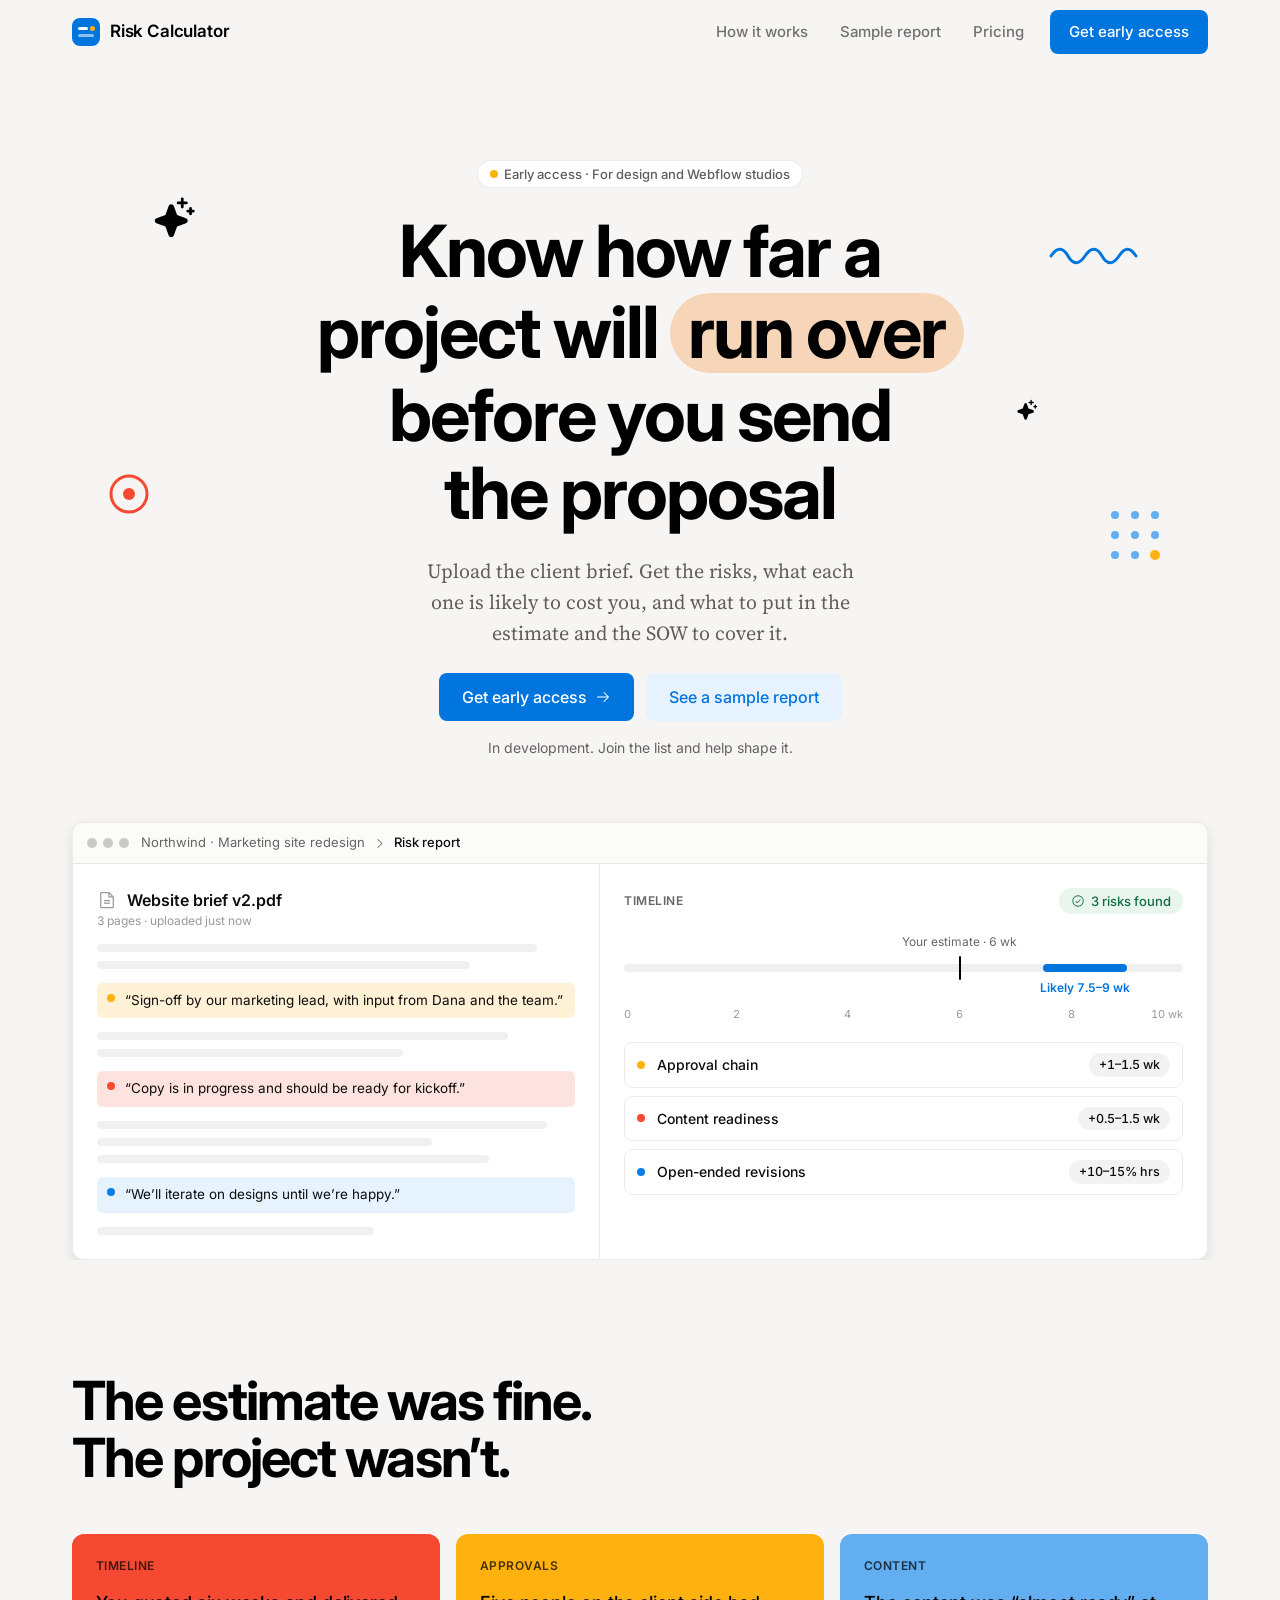
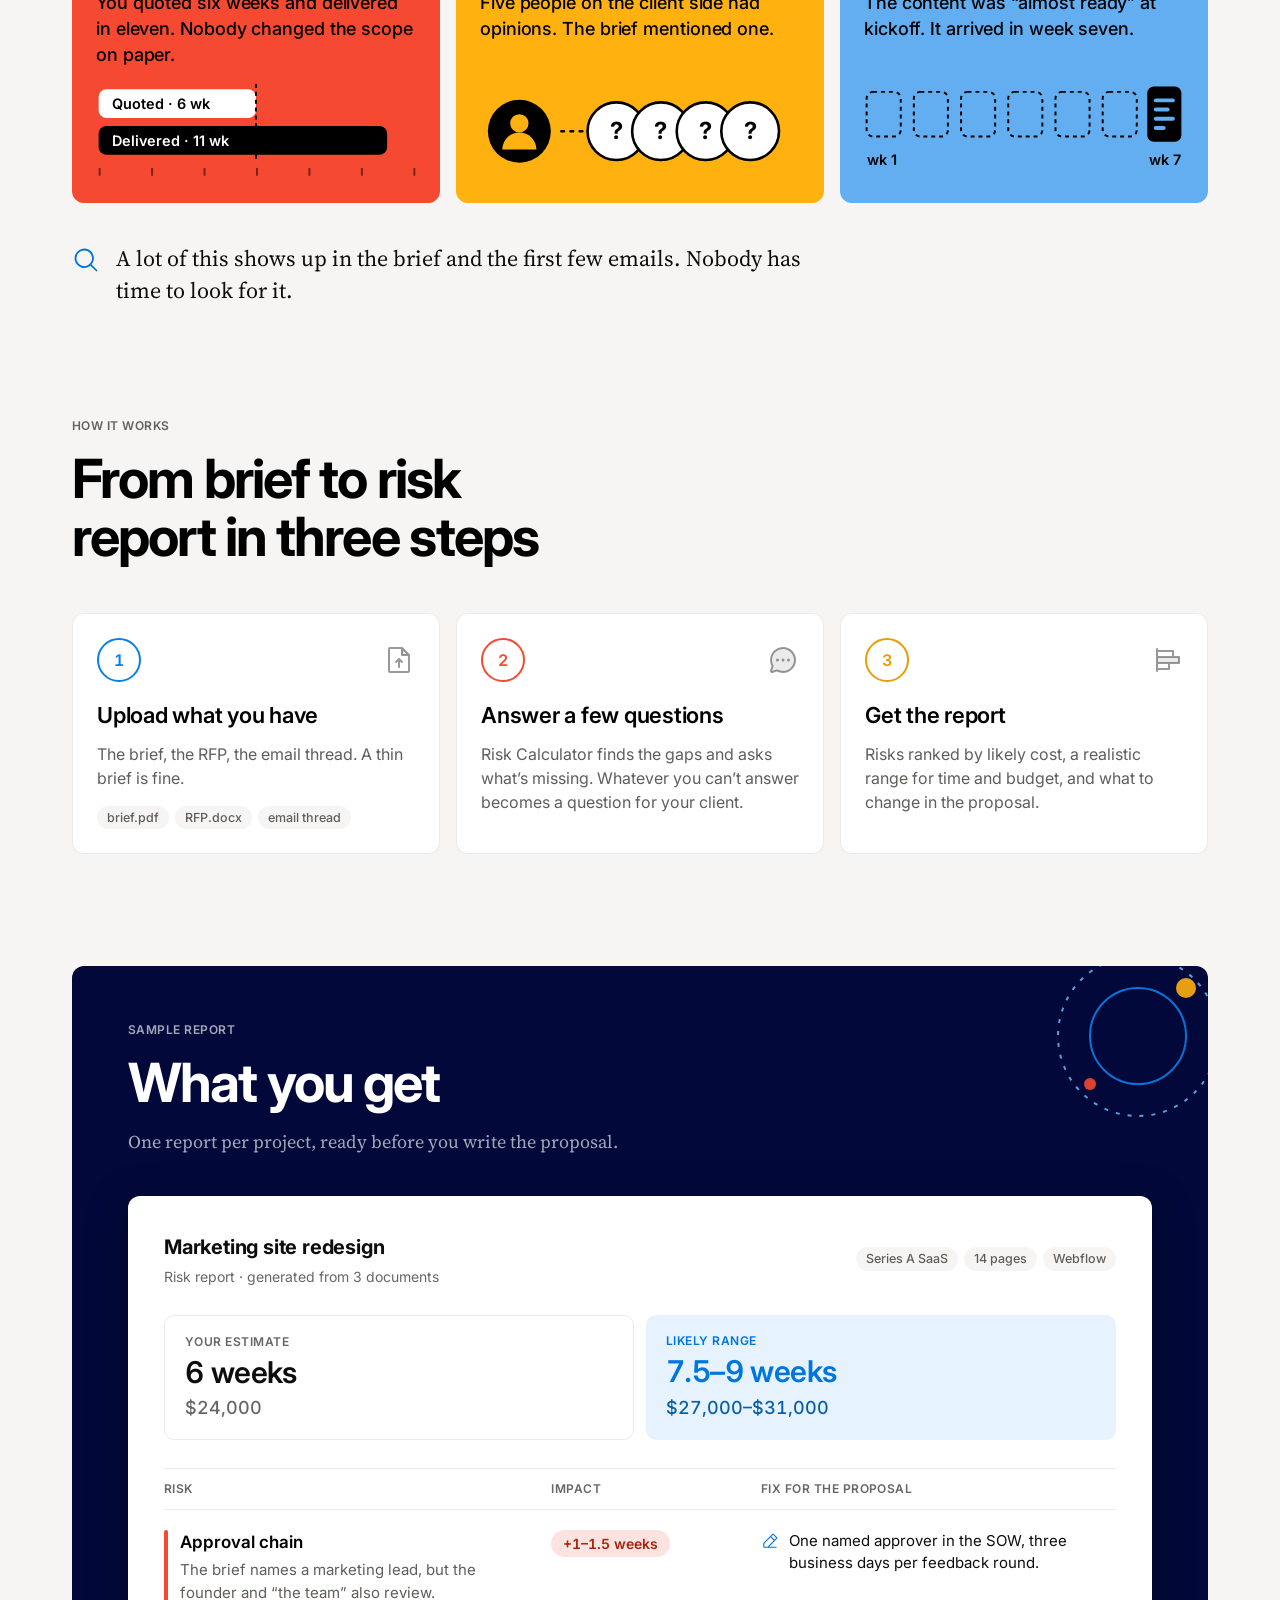
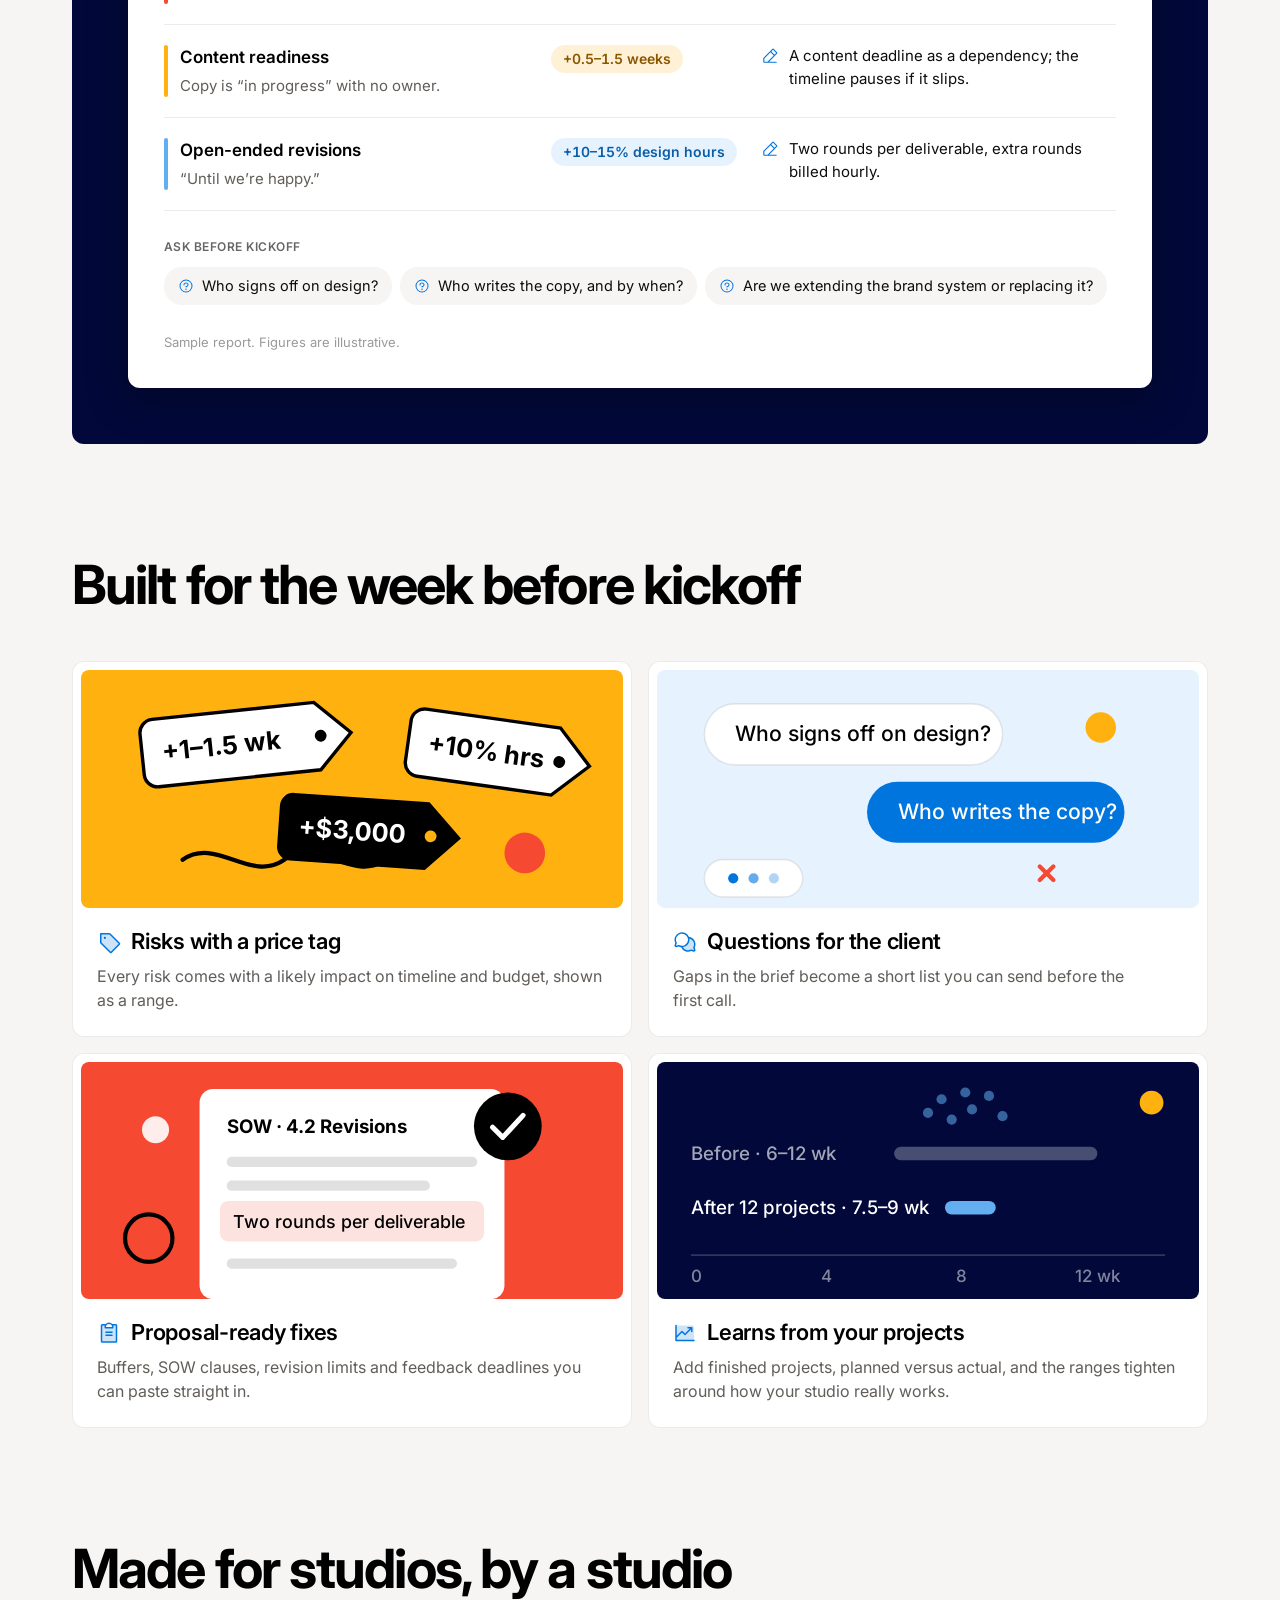
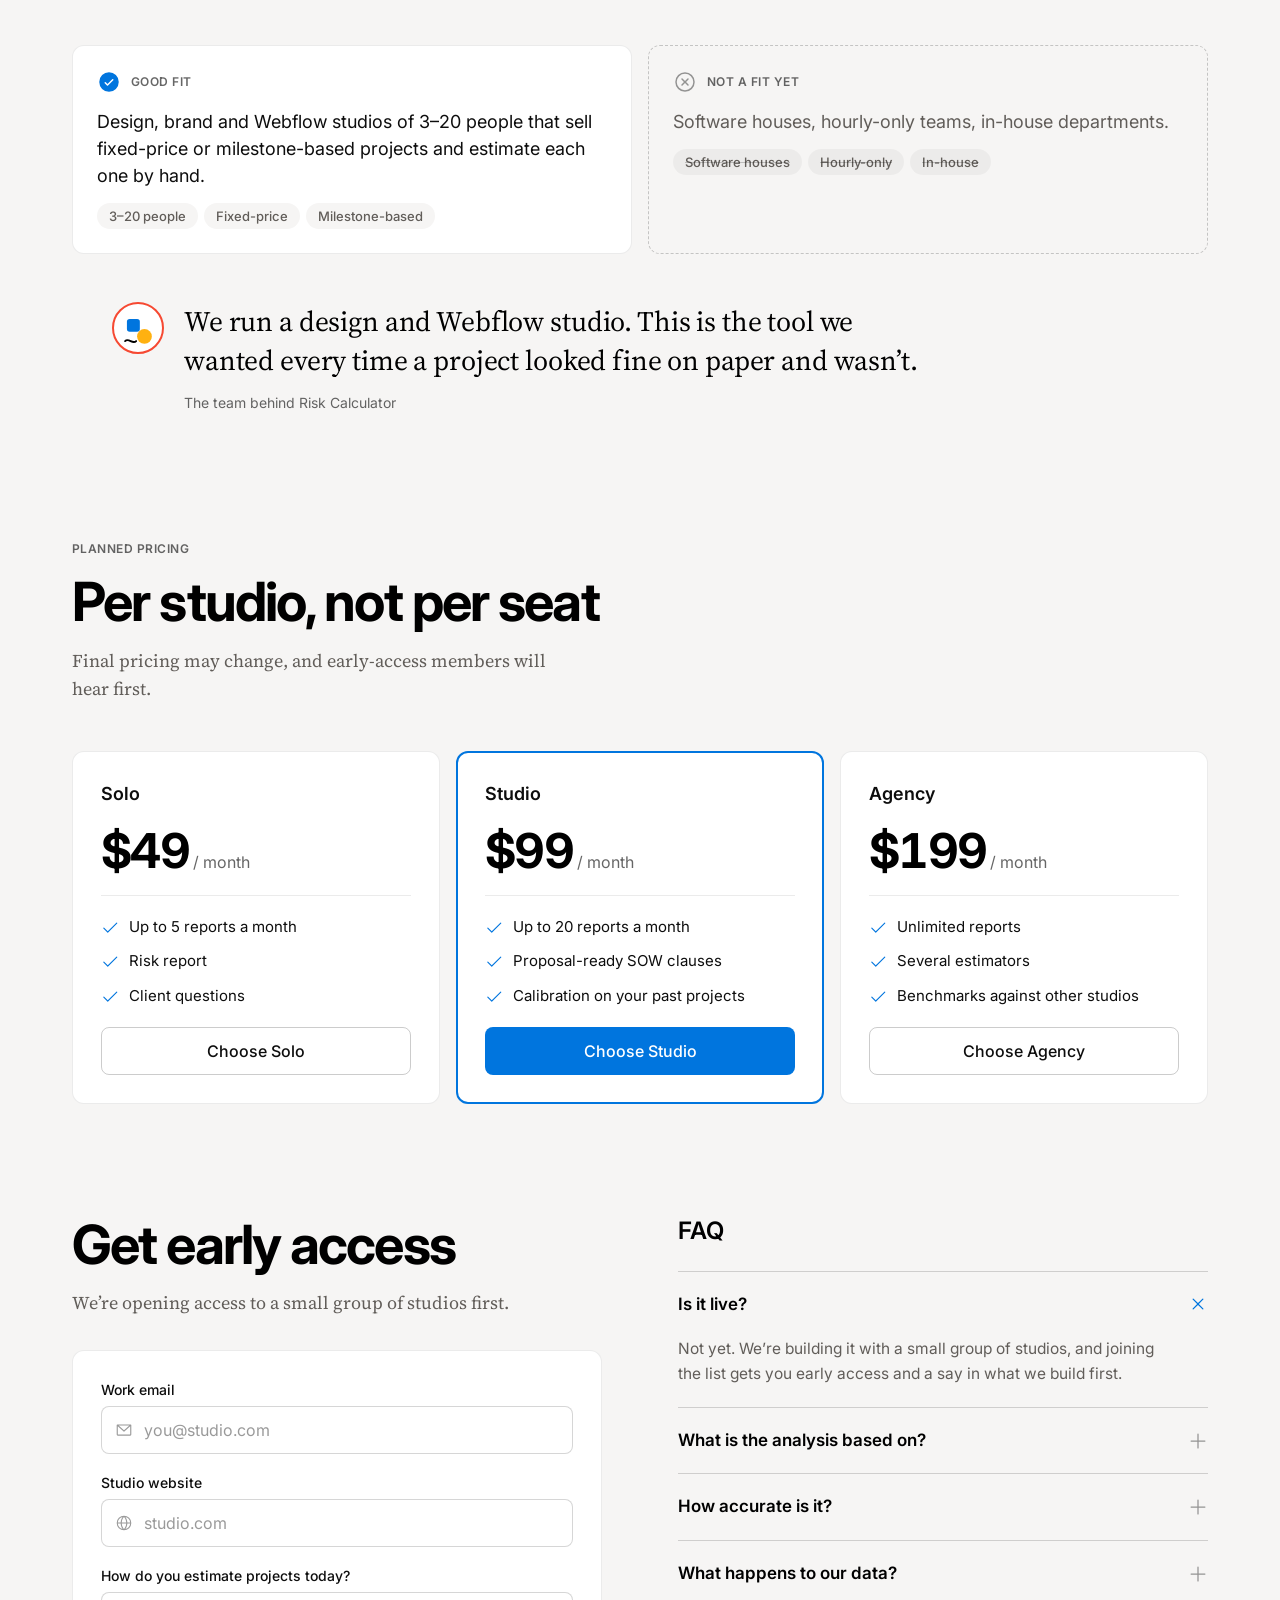
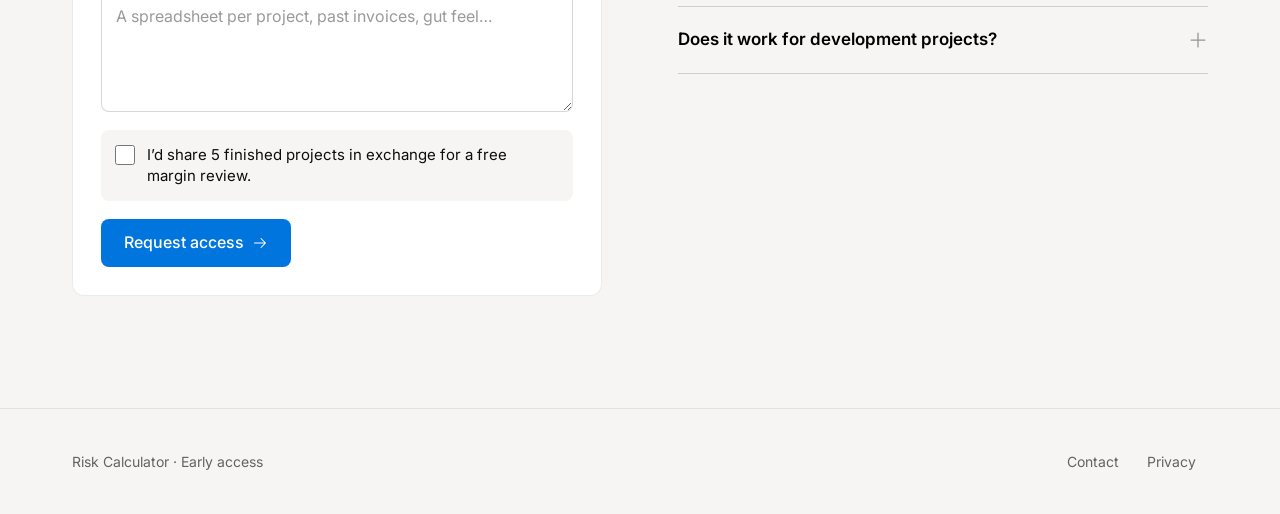
==== risk-calculator/index.html @ c9374e21 "Add Risk Calculator landing page Built from the wireframe copy in the Notion-style design system: wa" ====
<!DOCTYPE html>
<html lang="en">
<head>
<meta charset="UTF-8">
<meta name="viewport" content="width=device-width, initial-scale=1.0, viewport-fit=cover">
<title>Risk Calculator</title>
<meta name="claude:viewport-fit-sides" content="cover">
<meta name="description" content="Upload the client brief. Get the risks, what each one is likely to cost you, and what to put in the estimate and the SOW to cover it.">
<link rel="preconnect" href="https://fonts.googleapis.com">
<link rel="preconnect" href="https://fonts.gstatic.com" crossorigin>
<link rel="stylesheet" href="https://fonts.googleapis.com/css2?family=Inter:wght@400;500;600;700&family=Source+Serif+4:ital,opsz,wght@0,8..60,400;1,8..60,400&display=swap">
<style>
/* Layout: warm paper canvas, centered 1200px column; sections alternate white-card grids and painted accent panels,
   one midnight "dark island" for the sample report. Icons: Phosphor (regular + duotone), inlined as an SVG sprite. */
:root {
  color-scheme: light;
  /* Color */
  --canvas: #f6f5f4;        /* Paper Warmth */
  --surface: #ffffff;       /* card surface */
  --ink: #000000;
  --ink-95: rgba(0, 0, 0, 0.95);
  --ink-60: rgba(0, 0, 0, 0.6);
  --ink-40: rgba(0, 0, 0, 0.4);
  --ink-20: rgba(0, 0, 0, 0.2);
  --graphite: #615d59;      /* warm body text */
  --slate: #696969;
  --line: rgba(0, 0, 0, 0.08);
  --line-strong: rgba(0, 0, 0, 0.16);
  --blue: #0075de;          /* the one primary action */
  --blue-hover: #005bab;
  --sky-tint: #e6f3fe;
  --signal-blue: #097fe8;
  --sky: #62aef0;
  --marigold: #ffb110;
  --coral: #f64932;
  --peach: #f6d5b8;
  --midnight: #02093a;
  --on-dark: #ffffff;
  --on-dark-60: rgba(255, 255, 255, 0.64);
  --on-dark-line: rgba(255, 255, 255, 0.14);

  /* Type */
  --font-sans: 'Inter', ui-sans-serif, system-ui, -apple-system, BlinkMacSystemFont, 'Segoe UI', Roboto, sans-serif;
  --font-serif: 'Source Serif 4', 'Source Serif Pro', Georgia, 'Times New Roman', serif;

  /* Shape + space */
  --r-card: 12px;
  --r-btn: 8px;
  --r-sm: 4px;
  --r-pill: 9999px;
  --gutter: clamp(16px, 4vw, 32px);
  --section: clamp(64px, 9vw, 112px);
  --shadow-ui: 0 4px 12px rgba(0, 0, 0, 0.1);
  --shadow-nav: 0 0.7px 1.462px rgba(0, 0, 0, 0.015), 0 3px 9px rgba(0, 0, 0, 0.03);
  --ease: 200ms ease;
}

*, *::before, *::after { box-sizing: border-box; }
[hidden] { display: none !important; }
html { scroll-behavior: smooth; scroll-padding-top: 80px; }
body {
  margin: 0;
  background: var(--canvas);
  color: var(--ink-95);
  font-family: var(--font-sans);
  font-size: 16px;
  line-height: 1.5;
  font-feature-settings: "lnum";
  -webkit-font-smoothing: antialiased;
  overflow-x: hidden;
}
img, svg { max-width: 100%; }
a { color: inherit; }
h1, h2, h3 { text-wrap: balance; margin: 0; color: var(--ink); }
p { margin: 0; text-wrap: pretty; }
:focus-visible { outline: 2px solid var(--blue); outline-offset: 3px; border-radius: 4px; }

.ic { width: 1em; height: 1em; flex: none; fill: currentColor; vertical-align: -0.125em; }

.wrap {
  max-width: 1200px;
  margin-inline: auto;
  padding-left: max(var(--gutter), env(safe-area-inset-left, 0px));
  padding-right: max(var(--gutter), env(safe-area-inset-right, 0px));
}
.section { padding-block: var(--section) 0; }
.section:last-of-type { padding-bottom: var(--section); }

/* ---------- Type scale ---------- */
.display {
  font-size: clamp(40px, 7.2vw, 72px);
  line-height: 1.08;
  letter-spacing: -0.028em;
  font-weight: 700;
}
.h2 {
  font-size: clamp(32px, 5vw, 54px);
  line-height: 1.06;
  letter-spacing: -0.035em;
  font-weight: 700;
}
.h3 { font-size: 22px; line-height: 1.27; letter-spacing: -0.011em; font-weight: 600; }
.lede {
  font-family: var(--font-serif);
  font-size: 20px;
  line-height: 1.56;
  color: var(--graphite);
  max-width: 40ch;
}
.body { color: var(--graphite); }
.label {
  font-size: 12px;
  line-height: 1.33;
  letter-spacing: 0.04em;
  text-transform: uppercase;
  font-weight: 600;
  color: var(--ink-60);
}
.section-head { display: grid; gap: 16px; max-width: 760px; }
.section-head .lede { max-width: 56ch; font-size: 18px; }

/* ---------- Buttons ---------- */
.btn {
  display: inline-flex; align-items: center; justify-content: center; gap: 8px;
  min-height: 44px; padding: 10px 18px;
  border-radius: var(--r-btn); border: 1px solid transparent;
  font: 500 15px/1.2 var(--font-sans);
  text-decoration: none; cursor: pointer;
  transition: background-color var(--ease), color var(--ease), border-color var(--ease), transform var(--ease);
}
.btn .ic { font-size: 16px; transition: transform var(--ease); }
.btn:hover .ic-arrow { transform: translateX(3px); }
.btn-primary { background: var(--blue); color: #fff; }
.btn-primary:hover { background: var(--blue-hover); }
.btn-ghost { background: var(--sky-tint); color: var(--blue); }
.btn-ghost:hover { background: #d4eafd; }
.btn-outline { background: transparent; color: var(--ink-95); border-color: var(--ink-20); }
.btn-outline:hover { border-color: var(--ink); }
.btn-lg { min-height: 48px; padding: 12px 22px; font-size: 16px; }

.pill {
  display: inline-flex; align-items: center; gap: 6px;
  padding: 4px 12px; border-radius: var(--r-pill);
  font-size: 13px; line-height: 1.4; font-weight: 500;
  white-space: nowrap;
}

/* ---------- Nav ---------- */
.nav {
  position: sticky; top: env(safe-area-inset-top, 0px); z-index: 20;
  background: rgba(246, 245, 244, 0.92);
  backdrop-filter: saturate(1.4) blur(10px);
  -webkit-backdrop-filter: saturate(1.4) blur(10px);
  transition: box-shadow var(--ease);
}
.nav.is-stuck { box-shadow: var(--shadow-nav); }
.nav .wrap { display: flex; align-items: center; justify-content: space-between; gap: 16px; min-height: 64px; }
.brand { display: inline-flex; align-items: center; gap: 10px; text-decoration: none; font-weight: 600; font-size: 17px; letter-spacing: -0.01em; color: var(--ink); }
.brand-mark { width: 28px; height: 28px; flex: none; }
.nav-links { display: flex; align-items: center; gap: 4px; }
.nav-links a:not(.btn) {
  padding: 10px 14px; border-radius: var(--r-btn);
  font-size: 15px; font-weight: 500; text-decoration: none; color: rgba(0, 0, 0, 0.54);
  transition: color var(--ease), background-color var(--ease);
}
.nav-links a:not(.btn):hover { color: var(--ink); background: rgba(0, 0, 0, 0.04); }
.nav-links .btn { margin-left: 8px; }
@media (max-width: 760px) { .nav-links a:not(.btn) { display: none; } }

/* ---------- Hero ---------- */
.hero { position: relative; overflow: hidden; padding-block: clamp(48px, 8vw, 96px) 0; }
.hero-copy { position: relative; display: grid; justify-items: center; text-align: center; gap: 24px; }
.hero .display { max-width: 15ch; }
.hl {
  display: inline-block;
  background: var(--peach);
  border-radius: var(--r-pill);
  padding: 0 0.26em 0.04em;
  margin: 0.04em -0.02em;
}
.hero .lede { max-width: 46ch; }
.eyebrow-pill { background: var(--surface); border: 1px solid var(--line); color: var(--graphite); }
.eyebrow-pill .dot { width: 8px; height: 8px; border-radius: 50%; background: var(--marigold); }
.cta-row { display: flex; flex-wrap: wrap; justify-content: center; gap: 12px; }
.cta-note { font-size: 14px; color: var(--ink-60); margin-top: -8px; }

.mark { position: absolute; pointer-events: none; }
.mark-sparkle { top: 6%; left: 7%; width: 44px; height: 44px; color: var(--marigold); }
.mark-squiggle { top: 14%; right: 6%; width: 92px; }
.mark-ring { top: 52%; left: 3%; width: 46px; }
.mark-dots { top: 58%; right: 4%; width: 56px; }
.mark-sparkle-sm { top: 40%; right: 15%; width: 22px; height: 22px; color: var(--coral); }
@media (max-width: 600px) { .mark { display: none; } }
@media (max-width: 860px) { .mark-ring, .mark-dots, .mark-sparkle-sm { display: none; } .mark-sparkle { left: 2%; top: 0; width: 32px; height: 32px; } .mark-squiggle { right: -12px; top: 2%; width: 64px; } }
@media (prefers-reduced-motion: no-preference) {
  .mark { animation: float 6s ease-in-out infinite; }
  .mark-squiggle { animation-delay: -1.5s; }
  .mark-ring { animation-delay: -3s; }
  .mark-dots { animation-delay: -4.5s; }
  .mark-sparkle { animation: twinkle 3.2s cubic-bezier(.34,1.56,.64,1) infinite; }
  @keyframes float { 50% { transform: translateY(-8px) rotate(3deg); } }
  @keyframes twinkle { 0%, 100% { transform: scale(1) rotate(0); } 50% { transform: scale(1.18) rotate(18deg); } }
}

/* Product mockup */
.mock-stage { position: relative; margin-top: clamp(40px, 6vw, 64px); }
.mock {
  background: var(--surface);
  border: 1px solid var(--line);
  border-radius: var(--r-card);
  box-shadow: var(--shadow-ui);
  overflow: hidden;
}
.mock-bar { display: flex; align-items: center; gap: 12px; padding: 10px 14px; border-bottom: 1px solid var(--line); background: #fbfbfa; }
.mock-dots { display: flex; gap: 6px; }
.mock-dots i { width: 10px; height: 10px; border-radius: 50%; background: var(--ink-20); display: block; }
.mock-crumb { display: flex; align-items: center; gap: 8px; min-width: 0; font-size: 13px; color: var(--ink-60); }
.mock-crumb span { white-space: nowrap; overflow: hidden; text-overflow: ellipsis; }
.mock-crumb strong { color: var(--ink-95); font-weight: 500; white-space: nowrap; }
.mock-body { display: grid; grid-template-columns: minmax(0, 1fr) minmax(0, 1.15fr); }
@media (max-width: 820px) { .mock-body { grid-template-columns: minmax(0, 1fr); } .mock-brief { border-right: 0 !important; border-bottom: 1px solid var(--line); } }

.mock-brief { padding: 24px; border-right: 1px solid var(--line); display: grid; gap: 14px; align-content: start; }
.doc-title { display: flex; align-items: center; gap: 10px; font-weight: 600; font-size: 16px; }
.doc-title .ic { font-size: 20px; color: var(--ink-40); }
.doc-meta { font-size: 12px; color: var(--ink-40); }
.ln { height: 8px; border-radius: 4px; background: rgba(0, 0, 0, 0.06); }
.doc-lines { display: grid; gap: 9px; }
.snip {
  display: flex; align-items: flex-start; gap: 10px;
  font-size: 13.5px; line-height: 1.45; color: var(--ink-95);
  padding: 8px 10px; border-radius: 6px;
}
.snip .tag { flex: none; margin-top: 3px; width: 8px; height: 8px; border-radius: 50%; }
.snip-a { background: #fff1d6; } .snip-a .tag { background: var(--marigold); }
.snip-b { background: #fde3df; } .snip-b .tag { background: var(--coral); }
.snip-c { background: var(--sky-tint); } .snip-c .tag { background: var(--signal-blue); }

.mock-report { padding: 24px; display: grid; gap: 20px; align-content: start; }
.mock-report-head { display: flex; align-items: center; justify-content: space-between; gap: 12px; flex-wrap: wrap; }
.status { background: #e8f6ee; color: #146c43; }
.status .ic { font-size: 14px; }

/* Range chart, drawn to one scale: 0–10 weeks */
.range { display: grid; gap: 8px; }
.range-track { position: relative; height: 64px; }
.range-axis { position: absolute; left: 0; right: 0; top: 30px; height: 8px; border-radius: 4px; background: rgba(0, 0, 0, 0.06); }
.range-band { position: absolute; top: 30px; height: 8px; border-radius: 4px; background: var(--blue); }
.range-est { position: absolute; top: 22px; width: 2px; height: 24px; background: var(--ink); border-radius: 1px; }
.range-lbl { position: absolute; font-size: 12px; line-height: 1.3; white-space: nowrap; font-variant-numeric: tabular-nums; }
.range-lbl.top { top: 0; transform: translateX(-50%); color: var(--ink-60); }
.range-lbl.bot { top: 46px; transform: translateX(-50%); color: var(--blue); font-weight: 600; }
.range-ticks { position: relative; height: 16px; font-size: 11px; color: var(--ink-40); font-variant-numeric: tabular-nums; }
.range-ticks span { position: absolute; transform: translateX(-50%); white-space: nowrap; }
.range-ticks span:first-child { transform: none; }
.range-ticks span:last-child { transform: translateX(-100%); }

.risk-mini { display: grid; gap: 8px; }
.risk-mini-row {
  display: grid; grid-template-columns: 8px minmax(0, 1fr) auto; align-items: center; gap: 12px;
  padding: 10px 12px; border: 1px solid var(--line); border-radius: 8px;
  font-size: 14px;
}
.risk-mini-row .tag { width: 8px; height: 8px; border-radius: 50%; }
.risk-mini-row b { font-weight: 500; }
.impact { background: rgba(0, 0, 0, 0.05); color: var(--ink-95); font-variant-numeric: tabular-nums; font-size: 12.5px; padding: 3px 10px; }

/* ---------- Pain ---------- */
.pain-grid { margin-top: 48px; display: grid; grid-template-columns: repeat(3, minmax(0, 1fr)); gap: 16px; }
@media (max-width: 900px) { .pain-grid { grid-template-columns: minmax(0, 1fr); } }
.accent-card {
  border-radius: var(--r-card); padding: 24px;
  display: grid; grid-template-rows: auto auto 1fr; gap: 16px; color: var(--ink);
}
.accent-card .label { color: rgba(0, 0, 0, 0.72); }
.accent-card p { font-size: 18px; line-height: 1.45; font-weight: 500; letter-spacing: -0.005em; }
.accent-card svg.illo { width: 100%; height: auto; align-self: end; }
.bg-coral { background: var(--coral); }
.bg-marigold { background: var(--marigold); }
.bg-sky { background: var(--sky); }
.pain-foot {
  margin-top: 40px; display: flex; gap: 16px; align-items: flex-start; max-width: 760px;
  font-family: var(--font-serif); font-size: 22px; line-height: 1.45; color: var(--ink-95);
}
.pain-foot .ic { font-size: 28px; color: var(--blue); margin-top: 3px; }

/* ---------- Steps ---------- */
.steps { margin-top: 48px; display: grid; grid-template-columns: repeat(3, minmax(0, 1fr)); gap: 16px; position: relative; }
@media (max-width: 900px) { .steps { grid-template-columns: minmax(0, 1fr); } }
.card {
  background: var(--surface); border: 1px solid var(--line); border-radius: var(--r-card); padding: 24px;
}
.step { display: grid; gap: 12px; align-content: start; transition: transform var(--ease); }
.step:hover { transform: translateY(-2px); }
.step-top { display: flex; align-items: center; justify-content: space-between; }
.step-num {
  width: 44px; height: 44px; border-radius: 50%; border: 2px solid currentColor; background: var(--surface);
  display: grid; place-items: center; font-weight: 600; font-size: 16px; font-variant-numeric: tabular-nums;
}
.step-icon { font-size: 32px; color: var(--ink-40); }
.c-blue { color: var(--signal-blue); }
.c-coral { color: var(--coral); }
.c-marigold { color: #e89d01; }
.step h3 { margin-top: 8px; }
.step-files { display: flex; flex-wrap: wrap; gap: 6px; margin-top: 4px; }
.step-files .pill { background: var(--canvas); color: var(--graphite); font-size: 12.5px; padding: 3px 10px; }

/* ---------- Report (dark island) ---------- */
.island { background: var(--midnight); border-radius: var(--r-card); color: var(--on-dark); padding: clamp(24px, 5vw, 56px); position: relative; overflow: hidden; }
.island .h2 { color: var(--on-dark); }
.island .lede { color: var(--on-dark-60); }
.island-deco { position: absolute; right: -40px; top: -40px; width: 220px; opacity: 0.9; pointer-events: none; }
@media (max-width: 700px) { .island-deco { width: 140px; right: -50px; top: -50px; } }
.report { margin-top: 40px; background: var(--surface); color: var(--ink-95); border-radius: var(--r-card); box-shadow: 0 10px 40px rgba(0, 0, 0, 0.35); padding: clamp(20px, 3.5vw, 36px); display: grid; gap: 28px; position: relative; }
.report-head { display: flex; flex-wrap: wrap; justify-content: space-between; gap: 12px 24px; align-items: center; }
.report-title { display: grid; gap: 4px; }
.report-title strong { font-size: 20px; letter-spacing: -0.01em; }
.report-title span { font-size: 14px; color: var(--ink-60); }
.chips { display: flex; flex-wrap: wrap; gap: 6px; }
.chip { background: var(--canvas); color: var(--graphite); font-size: 12.5px; padding: 3px 10px; }

.compare { display: grid; grid-template-columns: repeat(2, minmax(0, 1fr)); gap: 12px; }
@media (max-width: 720px) { .compare { grid-template-columns: minmax(0, 1fr); } }
.compare > div { border-radius: 10px; padding: 18px 20px; display: grid; gap: 4px; }
.compare .est { border: 1px solid var(--line); }
.compare .likely { background: var(--sky-tint); }
.compare .likely .label { color: var(--blue); }
.compare .num { font-size: clamp(22px, 3vw, 30px); line-height: 1.2; font-weight: 600; letter-spacing: -0.02em; font-variant-numeric: tabular-nums; }
.compare .likely .num { color: var(--blue); }
.compare .sub { font-size: 18px; font-weight: 500; color: var(--ink-60); font-variant-numeric: tabular-nums; }
.compare .likely .sub { color: #0a5ea8; }

.risk-table { display: grid; border-top: 1px solid var(--line); }
.risk-row {
  display: grid; grid-template-columns: minmax(0, 1.4fr) minmax(0, 0.7fr) minmax(0, 1.4fr); gap: 16px 32px;
  padding: 20px 0; border-bottom: 1px solid var(--line); align-items: start;
}
.risk-row.head { padding: 12px 0; }
@media (max-width: 760px) {
  .risk-row { grid-template-columns: minmax(0, 1fr); gap: 10px; }
  .risk-row.head { display: none; }
}
.risk-name { display: grid; grid-template-columns: auto minmax(0, 1fr); gap: 4px 12px; }
.risk-name .sev { grid-row: span 2; width: 4px; border-radius: 2px; align-self: stretch; }
.risk-name strong { font-size: 17px; font-weight: 600; color: var(--ink); }
.risk-name span { font-size: 15px; color: var(--graphite); }
.risk-impact .pill { font-variant-numeric: tabular-nums; font-weight: 600; font-size: 14px; }
.sev-high { background: var(--coral); }
.sev-med { background: var(--marigold); }
.sev-low { background: var(--sky); }
.imp-high { background: #fde3df; color: #a8240f; }
.imp-med { background: #fff1d6; color: #8a5600; }
.imp-low { background: var(--sky-tint); color: #0a5ea8; }
.risk-fix { display: flex; gap: 10px; font-size: 15px; color: var(--ink-95); }
.risk-fix .ic { font-size: 18px; color: var(--blue); margin-top: 2px; }
.m-label { display: none; }
@media (max-width: 760px) { .m-label { display: block; margin-bottom: 2px; } }

.asks { display: grid; gap: 12px; }
.ask-list { display: flex; flex-wrap: wrap; gap: 8px; margin: 0; padding: 0; list-style: none; }
.ask-list li { display: inline-flex; align-items: center; gap: 8px; padding: 8px 14px; border-radius: 18px; background: var(--canvas); font-size: 14.5px; }
.ask-list .ic { color: var(--blue); font-size: 16px; }
.report-note { font-size: 13px; color: var(--ink-40); }

/* ---------- Features ---------- */
.features { margin-top: 48px; display: grid; grid-template-columns: repeat(2, minmax(0, 1fr)); gap: 16px; }
@media (max-width: 800px) { .features { grid-template-columns: minmax(0, 1fr); } }
.feature { padding: 8px; display: grid; grid-template-rows: auto 1fr; transition: border-color var(--ease); }
.feature:hover { border-color: var(--line-strong); }
.feature-art { border-radius: 8px; aspect-ratio: 16 / 7; max-width: 100%; display: grid; place-items: center; overflow: hidden; }
.feature-art svg { width: 100%; height: 100%; }
.feature-copy { padding: 20px 16px 16px; display: grid; gap: 8px; align-content: start; }
.feature-copy .h3 { display: flex; align-items: center; gap: 10px; }
.feature-copy .h3 .ic { font-size: 24px; color: var(--blue); }
.bg-sky-tint { background: var(--sky-tint); }
.bg-midnight { background: var(--midnight); }

/* ---------- Fit ---------- */
.fit-grid { margin-top: 48px; display: grid; grid-template-columns: minmax(0, 1fr) minmax(0, 1fr); gap: 16px; }
@media (max-width: 800px) { .fit-grid { grid-template-columns: minmax(0, 1fr); } }
.fit { display: grid; gap: 14px; align-content: start; }
.fit-head { display: flex; align-items: center; gap: 10px; }
.fit-head .ic { font-size: 24px; }
.fit p { font-size: 18px; line-height: 1.5; color: var(--ink-95); }
.fit.no { background: transparent; border: 1.5px dashed var(--ink-20); }
.fit.no p { color: var(--graphite); }
.fit-tags { display: flex; flex-wrap: wrap; gap: 6px; }
.fit-tags .pill { background: var(--canvas); color: var(--graphite); }
.fit.no .fit-tags .pill { background: rgba(0, 0, 0, 0.04); text-decoration: line-through; text-decoration-color: var(--ink-20); }

.quote { margin-top: 48px; display: grid; grid-template-columns: auto minmax(0, 1fr); gap: 20px; align-items: start; max-width: 820px; }
.avatar { width: 52px; height: 52px; border-radius: 50%; border: 2px solid var(--coral); background: var(--surface); display: grid; place-items: center; overflow: hidden; }
.quote blockquote { margin: 0; font-family: var(--font-serif); font-size: clamp(22px, 2.6vw, 28px); line-height: 1.4; color: var(--ink); letter-spacing: -0.005em; }
.quote cite { display: block; margin-top: 12px; font-style: normal; font-size: 14px; color: var(--ink-60); }

/* ---------- Pricing ---------- */
.price-grid { margin-top: 48px; display: grid; grid-template-columns: repeat(3, minmax(0, 1fr)); gap: 16px; align-items: stretch; }
@media (max-width: 900px) { .price-grid { grid-template-columns: minmax(0, 1fr); } }
.plan { display: flex; flex-direction: column; gap: 20px; padding: 28px; }
.plan.featured { border: 2px solid var(--blue); padding: 27px; }
.plan-top { display: flex; align-items: center; justify-content: space-between; gap: 8px; }
.plan-name { font-size: 18px; font-weight: 600; }
.plan-for { font-size: 14px; color: var(--ink-60); margin-top: -12px; }
.price { font-size: 48px; line-height: 1; font-weight: 700; letter-spacing: -0.035em; font-variant-numeric: tabular-nums; color: var(--ink); }
.price span { font-size: 16px; font-weight: 400; letter-spacing: 0; color: var(--ink-60); }
.plan ul { list-style: none; margin: 0; padding: 20px 0 0; border-top: 1px solid var(--line); display: grid; gap: 12px; flex-grow: 1; align-content: start; }
.plan li { display: flex; gap: 10px; font-size: 15px; }
.plan li .ic { font-size: 18px; color: var(--blue); margin-top: 2px; }
.plan .btn { width: 100%; }
.price-note { margin-top: 20px; font-size: 14px; color: var(--ink-60); display: flex; gap: 8px; align-items: center; }

/* ---------- Access + FAQ ---------- */
.access { display: grid; grid-template-columns: minmax(0, 1fr) minmax(0, 1fr); gap: clamp(32px, 6vw, 80px); align-items: start; }
@media (max-width: 900px) { .access { grid-template-columns: minmax(0, 1fr); } }
.form { margin-top: 32px; padding: clamp(20px, 3vw, 28px); display: grid; gap: 18px; }
.field { display: grid; gap: 6px; }
.field label { font-size: 14px; font-weight: 500; color: var(--ink-95); }
.input-wrap { position: relative; }
.input-wrap .ic { position: absolute; left: 14px; top: 50%; transform: translateY(-50%); font-size: 18px; color: var(--ink-40); pointer-events: none; }
.field input, .field textarea {
  width: 100%; font: 400 16px/1.5 var(--font-sans); color: var(--ink-95);
  background: var(--surface); border: 1px solid var(--line-strong); border-radius: var(--r-btn);
  padding: 11px 14px; transition: border-color var(--ease), box-shadow var(--ease);
}
.input-wrap input { padding-left: 42px; }
.field textarea { min-height: 112px; resize: vertical; }
.field input::placeholder, .field textarea::placeholder { color: var(--ink-40); }
.field input:focus, .field textarea:focus { outline: none; border-color: var(--blue); box-shadow: 0 0 0 3px rgba(0, 117, 222, 0.18); }
.field input[aria-invalid="true"] { border-color: var(--coral); }
.err { font-size: 13px; color: #c42810; }
.check { display: grid; grid-template-columns: auto minmax(0, 1fr); gap: 12px; align-items: start; padding: 14px; border-radius: var(--r-btn); background: var(--canvas); }
.check input { width: 20px; height: 20px; margin: 1px 0 0; accent-color: var(--blue); }
.check label { font-size: 15px; line-height: 1.45; }
.form .btn { justify-self: start; }
.success { display: grid; gap: 8px; justify-items: start; padding: 4px 0; }
.success .ic { font-size: 40px; color: var(--blue); }
.success strong { font-size: 20px; color: var(--ink); }

.faq { display: grid; border-top: 1px solid var(--line-strong); margin-top: 24px; }
.faq details { border-bottom: 1px solid var(--line-strong); }
.faq summary {
  list-style: none; cursor: pointer; display: flex; justify-content: space-between; align-items: center; gap: 16px;
  padding: 20px 0; font-size: 17px; font-weight: 600; color: var(--ink);
}
.faq summary::-webkit-details-marker { display: none; }
.faq summary .ic { font-size: 20px; color: var(--ink-40); transition: transform var(--ease), color var(--ease); }
.faq summary:hover .ic { color: var(--ink); }
.faq details[open] summary .ic { transform: rotate(45deg); color: var(--blue); }
.faq details p { padding: 0 32px 20px 0; color: var(--graphite); font-size: 15.5px; line-height: 1.6; }

/* ---------- Footer ---------- */
.footer { border-top: 1px solid var(--line); padding-block: 32px; }
.footer .wrap { display: flex; flex-wrap: wrap; justify-content: space-between; align-items: center; gap: 16px; font-size: 14px; color: var(--ink-60); }
.footer nav { display: flex; gap: 4px; }
.footer nav a { padding: 10px 12px; border-radius: var(--r-btn); text-decoration: none; transition: color var(--ease), background-color var(--ease); }
.footer nav a:hover { color: var(--ink); background: rgba(0, 0, 0, 0.04); }

@media (prefers-reduced-motion: reduce) {
  html { scroll-behavior: auto; }
  *, *::before, *::after { transition: none !important; animation: none !important; }
}
</style>
</head>
<body>
<!--SPRITE--><svg width="0" height="0" style="position:absolute" aria-hidden="true"><symbol id="i-arrow-right" viewBox="0 0 256 256"><path d="M221.66,133.66l-72,72a8,8,0,0,1-11.32-11.32L196.69,136H40a8,8,0,0,1,0-16H196.69L138.34,61.66a8,8,0,0,1,11.32-11.32l72,72A8,8,0,0,1,221.66,133.66Z"/></symbol><symbol id="i-caret-right" viewBox="0 0 256 256"><path d="M181.66,133.66l-80,80a8,8,0,0,1-11.32-11.32L164.69,128,90.34,53.66a8,8,0,0,1,11.32-11.32l80,80A8,8,0,0,1,181.66,133.66Z"/></symbol><symbol id="i-chart-bar-horizontal-duotone" viewBox="0 0 256 256"><path d="M224,104v48H48V104Z" opacity="0.2"/><path d="M224,96H184V56a8,8,0,0,0-8-8H56V40a8,8,0,0,0-16,0V216a8,8,0,0,0,16,0v-8h88a8,8,0,0,0,8-8V160h72a8,8,0,0,0,8-8V104A8,8,0,0,0,224,96ZM168,64V96H56V64ZM136,192H56V160h80Zm80-48H56V112H216Z"/></symbol><symbol id="i-chart-line-up-duotone" viewBox="0 0 256 256"><path d="M224,64V208H32V48H208A16,16,0,0,1,224,64Z" opacity="0.2"/><path d="M232,208a8,8,0,0,1-8,8H32a8,8,0,0,1-8-8V48a8,8,0,0,1,16,0V156.69l50.34-50.35a8,8,0,0,1,11.32,0L128,132.69,180.69,80H160a8,8,0,0,1,0-16h40a8,8,0,0,1,8,8v40a8,8,0,0,1-16,0V91.31l-58.34,58.35a8,8,0,0,1-11.32,0L96,123.31l-56,56V200H224A8,8,0,0,1,232,208Z"/></symbol><symbol id="i-chat-circle-dots-duotone" viewBox="0 0 256 256"><path d="M224,128A96,96,0,0,1,79.93,211.11h0L42.54,223.58a8,8,0,0,1-10.12-10.12l12.47-37.39h0A96,96,0,1,1,224,128Z" opacity="0.2"/><path d="M128,24A104,104,0,0,0,36.18,176.88L24.83,210.93a16,16,0,0,0,20.24,20.24l34.05-11.35A104,104,0,1,0,128,24Zm0,192a87.87,87.87,0,0,1-44.06-11.81,8,8,0,0,0-4-1.08,7.85,7.85,0,0,0-2.53.42L40,216,52.47,178.6a8,8,0,0,0-.66-6.54A88,88,0,1,1,128,216Zm12-88a12,12,0,1,1-12-12A12,12,0,0,1,140,128Zm-44,0a12,12,0,1,1-12-12A12,12,0,0,1,96,128Zm88,0a12,12,0,1,1-12-12A12,12,0,0,1,184,128Z"/></symbol><symbol id="i-chats-circle-duotone" viewBox="0 0 256 256"><path d="M231.66,213.73a8,8,0,0,1-9.93,9.93L194,215.5A72.05,72.05,0,0,1,92.06,175.89h0c1.31.07,2.62.11,3.94.11a72,72,0,0,0,67.93-95.88h0A72,72,0,0,1,223.5,186Z" opacity="0.2"/><path d="M232.07,186.76a80,80,0,0,0-62.5-114.17A80,80,0,1,0,23.93,138.76l-7.27,24.71a16,16,0,0,0,19.87,19.87l24.71-7.27a80.39,80.39,0,0,0,25.18,7.35,80,80,0,0,0,108.34,40.65l24.71,7.27a16,16,0,0,0,19.87-19.86ZM62,159.5a8.28,8.28,0,0,0-2.26.32L32,168l8.17-27.76a8,8,0,0,0-.63-6,64,64,0,1,1,26.26,26.26A8,8,0,0,0,62,159.5Zm153.79,28.73L224,216l-27.76-8.17a8,8,0,0,0-6,.63,64.05,64.05,0,0,1-85.87-24.88A79.93,79.93,0,0,0,174.7,89.71a64,64,0,0,1,41.75,92.48A8,8,0,0,0,215.82,188.23Z"/></symbol><symbol id="i-check" viewBox="0 0 256 256"><path d="M229.66,77.66l-128,128a8,8,0,0,1-11.32,0l-56-56a8,8,0,0,1,11.32-11.32L96,188.69,218.34,66.34a8,8,0,0,1,11.32,11.32Z"/></symbol><symbol id="i-check-circle" viewBox="0 0 256 256"><path d="M173.66,98.34a8,8,0,0,1,0,11.32l-56,56a8,8,0,0,1-11.32,0l-24-24a8,8,0,0,1,11.32-11.32L112,148.69l50.34-50.35A8,8,0,0,1,173.66,98.34ZM232,128A104,104,0,1,1,128,24,104.11,104.11,0,0,1,232,128Zm-16,0a88,88,0,1,0-88,88A88.1,88.1,0,0,0,216,128Z"/></symbol><symbol id="i-check-circle-fill" viewBox="0 0 256 256"><path d="M128,24A104,104,0,1,0,232,128,104.11,104.11,0,0,0,128,24Zm45.66,85.66-56,56a8,8,0,0,1-11.32,0l-24-24a8,8,0,0,1,11.32-11.32L112,148.69l50.34-50.35a8,8,0,0,1,11.32,11.32Z"/></symbol><symbol id="i-clipboard-text-duotone" viewBox="0 0 256 256"><path d="M208,48V216a8,8,0,0,1-8,8H56a8,8,0,0,1-8-8V48a8,8,0,0,1,8-8H96a39.83,39.83,0,0,0-8,24v8h80V64a39.83,39.83,0,0,0-8-24h40A8,8,0,0,1,208,48Z" opacity="0.2"/><path d="M168,152a8,8,0,0,1-8,8H96a8,8,0,0,1,0-16h64A8,8,0,0,1,168,152Zm-8-40H96a8,8,0,0,0,0,16h64a8,8,0,0,0,0-16Zm56-64V216a16,16,0,0,1-16,16H56a16,16,0,0,1-16-16V48A16,16,0,0,1,56,32H92.26a47.92,47.92,0,0,1,71.48,0H200A16,16,0,0,1,216,48ZM96,64h64a32,32,0,0,0-64,0ZM200,48H173.25A47.93,47.93,0,0,1,176,64v8a8,8,0,0,1-8,8H88a8,8,0,0,1-8-8V64a47.93,47.93,0,0,1,2.75-16H56V216H200Z"/></symbol><symbol id="i-envelope-simple" viewBox="0 0 256 256"><path d="M224,48H32a8,8,0,0,0-8,8V192a16,16,0,0,0,16,16H216a16,16,0,0,0,16-16V56A8,8,0,0,0,224,48ZM203.43,64,128,133.15,52.57,64ZM216,192H40V74.19l82.59,75.71a8,8,0,0,0,10.82,0L216,74.19V192Z"/></symbol><symbol id="i-file-arrow-up-duotone" viewBox="0 0 256 256"><path d="M208,88H152V32Z" opacity="0.2"/><path d="M213.66,82.34l-56-56A8,8,0,0,0,152,24H56A16,16,0,0,0,40,40V216a16,16,0,0,0,16,16H200a16,16,0,0,0,16-16V88A8,8,0,0,0,213.66,82.34ZM160,51.31,188.69,80H160ZM200,216H56V40h88V88a8,8,0,0,0,8,8h48V216Zm-42.34-77.66a8,8,0,0,1-11.32,11.32L136,139.31V184a8,8,0,0,1-16,0V139.31l-10.34,10.35a8,8,0,0,1-11.32-11.32l24-24a8,8,0,0,1,11.32,0Z"/></symbol><symbol id="i-file-text" viewBox="0 0 256 256"><path d="M213.66,82.34l-56-56A8,8,0,0,0,152,24H56A16,16,0,0,0,40,40V216a16,16,0,0,0,16,16H200a16,16,0,0,0,16-16V88A8,8,0,0,0,213.66,82.34ZM160,51.31,188.69,80H160ZM200,216H56V40h88V88a8,8,0,0,0,8,8h48V216Zm-32-80a8,8,0,0,1-8,8H96a8,8,0,0,1,0-16h64A8,8,0,0,1,168,136Zm0,32a8,8,0,0,1-8,8H96a8,8,0,0,1,0-16h64A8,8,0,0,1,168,168Z"/></symbol><symbol id="i-globe-simple" viewBox="0 0 256 256"><path d="M128,24h0A104,104,0,1,0,232,128,104.12,104.12,0,0,0,128,24Zm87.62,96H175.79C174,83.49,159.94,57.67,148.41,42.4A88.19,88.19,0,0,1,215.63,120ZM96.23,136h63.54c-2.31,41.61-22.23,67.11-31.77,77C118.45,203.1,98.54,177.6,96.23,136Zm0-16C98.54,78.39,118.46,52.89,128,43c9.55,9.93,29.46,35.43,31.77,77Zm11.36-77.6C96.06,57.67,82,83.49,80.21,120H40.37A88.19,88.19,0,0,1,107.59,42.4ZM40.37,136H80.21c1.82,36.51,15.85,62.33,27.38,77.6A88.19,88.19,0,0,1,40.37,136Zm108,77.6c11.53-15.27,25.56-41.09,27.38-77.6h39.84A88.19,88.19,0,0,1,148.41,213.6Z"/></symbol><symbol id="i-magnifying-glass" viewBox="0 0 256 256"><path d="M229.66,218.34l-50.07-50.06a88.11,88.11,0,1,0-11.31,11.31l50.06,50.07a8,8,0,0,0,11.32-11.32ZM40,112a72,72,0,1,1,72,72A72.08,72.08,0,0,1,40,112Z"/></symbol><symbol id="i-pencil-simple-line" viewBox="0 0 256 256"><path d="M227.32,73.37,182.63,28.69a16,16,0,0,0-22.63,0L36.69,152A15.86,15.86,0,0,0,32,163.31V208a16,16,0,0,0,16,16H216a8,8,0,0,0,0-16H115.32l112-112A16,16,0,0,0,227.32,73.37ZM92.69,208H48V163.31l88-88L180.69,120ZM192,108.69,147.32,64l24-24L216,84.69Z"/></symbol><symbol id="i-plus" viewBox="0 0 256 256"><path d="M224,128a8,8,0,0,1-8,8H136v80a8,8,0,0,1-16,0V136H40a8,8,0,0,1,0-16h80V40a8,8,0,0,1,16,0v80h80A8,8,0,0,1,224,128Z"/></symbol><symbol id="i-question" viewBox="0 0 256 256"><path d="M140,180a12,12,0,1,1-12-12A12,12,0,0,1,140,180ZM128,72c-22.06,0-40,16.15-40,36v4a8,8,0,0,0,16,0v-4c0-11,10.77-20,24-20s24,9,24,20-10.77,20-24,20a8,8,0,0,0-8,8v8a8,8,0,0,0,16,0v-.72c18.24-3.35,32-17.9,32-35.28C168,88.15,150.06,72,128,72Zm104,56A104,104,0,1,1,128,24,104.11,104.11,0,0,1,232,128Zm-16,0a88,88,0,1,0-88,88A88.1,88.1,0,0,0,216,128Z"/></symbol><symbol id="i-seal-check-duotone" viewBox="0 0 256 256"><path d="M232,128c0,12.51-17.82,21.95-22.68,33.69-4.68,11.32,1.42,30.65-7.78,39.85s-28.53,3.1-39.85,7.78C150,214.18,140.5,232,128,232s-22-17.82-33.69-22.68c-11.32-4.68-30.65,1.42-39.85-7.78s-3.1-28.53-7.78-39.85C41.82,150,24,140.5,24,128s17.82-22,22.68-33.69C51.36,83,45.26,63.66,54.46,54.46S83,51.36,94.31,46.68C106.05,41.82,115.5,24,128,24S150,41.82,161.69,46.68c11.32,4.68,30.65-1.42,39.85,7.78s3.1,28.53,7.78,39.85C214.18,106.05,232,115.5,232,128Z" opacity="0.2"/><path d="M225.86,102.82c-3.77-3.94-7.67-8-9.14-11.57-1.36-3.27-1.44-8.69-1.52-13.94-.15-9.76-.31-20.82-8-28.51s-18.75-7.85-28.51-8c-5.25-.08-10.67-.16-13.94-1.52-3.56-1.47-7.63-5.37-11.57-9.14C146.28,23.51,138.44,16,128,16s-18.27,7.51-25.18,14.14c-3.94,3.77-8,7.67-11.57,9.14C88,40.64,82.56,40.72,77.31,40.8c-9.76.15-20.82.31-28.51,8S41,67.55,40.8,77.31c-.08,5.25-.16,10.67-1.52,13.94-1.47,3.56-5.37,7.63-9.14,11.57C23.51,109.72,16,117.56,16,128s7.51,18.27,14.14,25.18c3.77,3.94,7.67,8,9.14,11.57,1.36,3.27,1.44,8.69,1.52,13.94.15,9.76.31,20.82,8,28.51s18.75,7.85,28.51,8c5.25.08,10.67.16,13.94,1.52,3.56,1.47,7.63,5.37,11.57,9.14C109.72,232.49,117.56,240,128,240s18.27-7.51,25.18-14.14c3.94-3.77,8-7.67,11.57-9.14,3.27-1.36,8.69-1.44,13.94-1.52,9.76-.15,20.82-.31,28.51-8s7.85-18.75,8-28.51c.08-5.25.16-10.67,1.52-13.94,1.47-3.56,5.37-7.63,9.14-11.57C232.49,146.28,240,138.44,240,128S232.49,109.73,225.86,102.82Zm-11.55,39.29c-4.79,5-9.75,10.17-12.38,16.52-2.52,6.1-2.63,13.07-2.73,19.82-.1,7-.21,14.33-3.32,17.43s-10.39,3.22-17.43,3.32c-6.75.1-13.72.21-19.82,2.73-6.35,2.63-11.52,7.59-16.52,12.38S132,224,128,224s-9.15-4.92-14.11-9.69-10.17-9.75-16.52-12.38c-6.1-2.52-13.07-2.63-19.82-2.73-7-.1-14.33-.21-17.43-3.32s-3.22-10.39-3.32-17.43c-.1-6.75-.21-13.72-2.73-19.82-2.63-6.35-7.59-11.52-12.38-16.52S32,132,32,128s4.92-9.15,9.69-14.11,9.75-10.17,12.38-16.52c2.52-6.1,2.63-13.07,2.73-19.82.1-7,.21-14.33,3.32-17.43S70.51,56.9,77.55,56.8c6.75-.1,13.72-.21,19.82-2.73,6.35-2.63,11.52-7.59,16.52-12.38S124,32,128,32s9.15,4.92,14.11,9.69,10.17,9.75,16.52,12.38c6.1,2.52,13.07,2.63,19.82,2.73,7,.1,14.33.21,17.43,3.32s3.22,10.39,3.32,17.43c.1,6.75.21,13.72,2.73,19.82,2.63,6.35,7.59,11.52,12.38,16.52S224,124,224,128,219.08,137.15,214.31,142.11ZM173.66,98.34a8,8,0,0,1,0,11.32l-56,56a8,8,0,0,1-11.32,0l-24-24a8,8,0,0,1,11.32-11.32L112,148.69l50.34-50.35A8,8,0,0,1,173.66,98.34Z"/></symbol><symbol id="i-sparkle-fill" viewBox="0 0 256 256"><path d="M208,144a15.78,15.78,0,0,1-10.42,14.94L146,178l-19,51.62a15.92,15.92,0,0,1-29.88,0L78,178l-51.62-19a15.92,15.92,0,0,1,0-29.88L78,110l19-51.62a15.92,15.92,0,0,1,29.88,0L146,110l51.62,19A15.78,15.78,0,0,1,208,144ZM152,48h16V64a8,8,0,0,0,16,0V48h16a8,8,0,0,0,0-16H184V16a8,8,0,0,0-16,0V32H152a8,8,0,0,0,0,16Zm88,32h-8V72a8,8,0,0,0-16,0v8h-8a8,8,0,0,0,0,16h8v8a8,8,0,0,0,16,0V96h8a8,8,0,0,0,0-16Z"/></symbol><symbol id="i-tag-duotone" viewBox="0 0 256 256"><path d="M237.66,153,153,237.66a8,8,0,0,1-11.31,0L42.34,138.34A8,8,0,0,1,40,132.69V40h92.69a8,8,0,0,1,5.65,2.34l99.32,99.32A8,8,0,0,1,237.66,153Z" opacity="0.2"/><path d="M243.31,136,144,36.69A15.86,15.86,0,0,0,132.69,32H40a8,8,0,0,0-8,8v92.69A15.86,15.86,0,0,0,36.69,144L136,243.31a16,16,0,0,0,22.63,0l84.68-84.68a16,16,0,0,0,0-22.63Zm-96,96L48,132.69V48h84.69L232,147.31ZM96,84A12,12,0,1,1,84,72,12,12,0,0,1,96,84Z"/></symbol><symbol id="i-x-circle" viewBox="0 0 256 256"><path d="M165.66,101.66,139.31,128l26.35,26.34a8,8,0,0,1-11.32,11.32L128,139.31l-26.34,26.35a8,8,0,0,1-11.32-11.32L116.69,128,90.34,101.66a8,8,0,0,1,11.32-11.32L128,116.69l26.34-26.35a8,8,0,0,1,11.32,11.32ZM232,128A104,104,0,1,1,128,24,104.11,104.11,0,0,1,232,128Zm-16,0a88,88,0,1,0-88,88A88.1,88.1,0,0,0,216,128Z"/></symbol></svg><!--/SPRITE-->

<header class="nav" id="nav">
  <div class="wrap">
    <a class="brand" href="#top" aria-label="Risk Calculator home">
      <svg class="brand-mark" viewBox="0 0 28 28" aria-hidden="true">
        <rect width="28" height="28" rx="8" fill="#0075de"/>
        <rect x="6" y="9" width="10" height="3" rx="1.5" fill="#ffffff"/>
        <rect x="6" y="16" width="16" height="3" rx="1.5" fill="#ffffff" opacity="0.55"/>
        <circle cx="20.5" cy="10.5" r="2.5" fill="#ffb110"/>
      </svg>
      Risk Calculator
    </a>
    <nav class="nav-links" aria-label="Main">
      <a href="#how">How it works</a>
      <a href="#report">Sample report</a>
      <a href="#pricing">Pricing</a>
      <a class="btn btn-primary" href="#access">Get early access</a>
    </nav>
  </div>
</header>

<main id="top">

<!-- ================= HERO ================= -->
<section class="hero">
  <div class="wrap">
    <div class="hero-copy">
      <svg class="mark mark-sparkle" aria-hidden="true"><use href="#i-sparkle-fill"/></svg>
      <svg class="mark mark-squiggle" viewBox="0 0 92 24" fill="none" aria-hidden="true"><path d="M3 12c6-9 12-9 17 0s11 9 17 0 12-9 17 0 11 9 17 0 11-9 17 0" stroke="#0075de" stroke-width="3" stroke-linecap="round"/></svg>
      <svg class="mark mark-ring" viewBox="0 0 46 46" fill="none" aria-hidden="true"><circle cx="23" cy="23" r="18" stroke="#f64932" stroke-width="3"/><circle cx="23" cy="23" r="6" fill="#f64932"/></svg>
      <svg class="mark mark-dots" viewBox="0 0 56 56" aria-hidden="true"><g fill="#62aef0"><circle cx="8" cy="8" r="4"/><circle cx="28" cy="8" r="4"/><circle cx="48" cy="8" r="4"/><circle cx="8" cy="28" r="4"/><circle cx="28" cy="28" r="4"/><circle cx="48" cy="28" r="4"/><circle cx="8" cy="48" r="4"/><circle cx="28" cy="48" r="4"/></g><circle cx="48" cy="48" r="5" fill="#ffb110"/></svg>
      <svg class="mark mark-sparkle-sm" aria-hidden="true"><use href="#i-sparkle-fill"/></svg>

      <span class="pill eyebrow-pill"><span class="dot"></span>Early access · For design and Webflow studios</span>
      <h1 class="display">Know how far a project will <span class="hl">run over</span> before you send the proposal</h1>
      <p class="lede">Upload the client brief. Get the risks, what each one is likely to cost you, and what to put in the estimate and the SOW to cover it.</p>
      <div class="cta-row">
        <a class="btn btn-primary btn-lg" href="#access">Get early access <svg class="ic ic-arrow"><use href="#i-arrow-right"/></svg></a>
        <a class="btn btn-ghost btn-lg" href="#report">See a sample report</a>
      </div>
      <p class="cta-note">In development. Join the list and help shape it.</p>
    </div>

    <div class="mock-stage">
      <div class="mock" role="img" aria-label="Product preview: a client brief with three highlighted passages on the left, and the risk report on the right showing a 6-week estimate against a likely range of 7.5 to 9 weeks.">
        <div class="mock-bar">
          <div class="mock-dots"><i></i><i></i><i></i></div>
          <div class="mock-crumb"><span>Northwind · Marketing site redesign</span><svg class="ic"><use href="#i-caret-right"/></svg><strong>Risk report</strong></div>
        </div>
        <div class="mock-body">
          <div class="mock-brief">
            <div>
              <div class="doc-title"><svg class="ic"><use href="#i-file-text"/></svg>Website brief v2.pdf</div>
              <div class="doc-meta">3 pages · uploaded just now</div>
            </div>
            <div class="doc-lines"><div class="ln" style="width:92%"></div><div class="ln" style="width:78%"></div></div>
            <div class="snip snip-a"><span class="tag"></span><span>“Sign-off by our marketing lead, with input from Dana and the team.”</span></div>
            <div class="doc-lines"><div class="ln" style="width:86%"></div><div class="ln" style="width:64%"></div></div>
            <div class="snip snip-b"><span class="tag"></span><span>“Copy is in progress and should be ready for kickoff.”</span></div>
            <div class="doc-lines"><div class="ln" style="width:94%"></div><div class="ln" style="width:70%"></div><div class="ln" style="width:82%"></div></div>
            <div class="snip snip-c"><span class="tag"></span><span>“We’ll iterate on designs until we’re happy.”</span></div>
            <div class="doc-lines"><div class="ln" style="width:58%"></div></div>
          </div>
          <div class="mock-report">
            <div class="mock-report-head">
              <span class="label">Timeline</span>
              <span class="pill status"><svg class="ic"><use href="#i-check-circle"/></svg>3 risks found</span>
            </div>
            <div class="range">
              <div class="range-track">
                <div class="range-axis"></div>
                <div class="range-band" style="left:75%;width:15%"></div>
                <div class="range-est" style="left:calc(60% - 1px)"></div>
                <span class="range-lbl top" style="left:60%">Your estimate · 6 wk</span>
                <span class="range-lbl bot" style="left:82.5%">Likely 7.5–9 wk</span>
              </div>
              <div class="range-ticks"><span style="left:0">0</span><span style="left:20%">2</span><span style="left:40%">4</span><span style="left:60%">6</span><span style="left:80%">8</span><span style="left:100%">10 wk</span></div>
            </div>
            <div class="risk-mini">
              <div class="risk-mini-row"><span class="tag" style="background:#ffb110"></span><b>Approval chain</b><span class="pill impact">+1–1.5 wk</span></div>
              <div class="risk-mini-row"><span class="tag" style="background:#f64932"></span><b>Content readiness</b><span class="pill impact">+0.5–1.5 wk</span></div>
              <div class="risk-mini-row"><span class="tag" style="background:#097fe8"></span><b>Open-ended revisions</b><span class="pill impact">+10–15% hrs</span></div>
            </div>
          </div>
        </div>
      </div>
    </div>
  </div>
</section>

<!-- ================= PAIN ================= -->
<section class="section">
  <div class="wrap">
    <div class="section-head">
      <h2 class="h2">The estimate was fine. The project wasn’t.</h2>
    </div>
    <div class="pain-grid">
      <article class="accent-card bg-coral">
        <span class="label">Timeline</span>
        <p>You quoted six weeks and delivered in eleven. Nobody changed the scope on paper.</p>
        <!-- scale: 20px per week -->
        <svg class="illo" viewBox="0 0 244 72" role="img" aria-label="Quoted 6 weeks against 11 weeks delivered">
          <rect x="2" y="4" width="120" height="22" rx="6" fill="#ffffff"/>
          <text x="12" y="19" font-family="Inter, sans-serif" font-size="11" font-weight="600" fill="#000">Quoted · 6 wk</text>
          <rect x="2" y="32" width="220" height="22" rx="6" fill="#000000"/>
          <text x="12" y="47" font-family="Inter, sans-serif" font-size="11" font-weight="600" fill="#fff">Delivered · 11 wk</text>
          <line x1="122" y1="0" x2="122" y2="60" stroke="#000" stroke-width="1.5" stroke-dasharray="3 3"/>
          <g fill="#000" opacity="0.5"><rect x="2" y="64" width="1.5" height="6"/><rect x="42" y="64" width="1.5" height="6"/><rect x="82" y="64" width="1.5" height="6"/><rect x="122" y="64" width="1.5" height="6"/><rect x="162" y="64" width="1.5" height="6"/><rect x="202" y="64" width="1.5" height="6"/><rect x="242" y="64" width="1.5" height="6"/></g>
        </svg>
      </article>
      <article class="accent-card bg-marigold">
        <span class="label">Approvals</span>
        <p>Five people on the client side had opinions. The brief mentioned one.</p>
        <svg class="illo" viewBox="0 0 244 72" role="img" aria-label="One named approver and four more reviewers">
          <circle cx="30" cy="36" r="24" fill="#000"/>
          <circle cx="30" cy="30" r="7" fill="#ffb110"/>
          <path d="M17 50a13 13 0 0 1 26 0" fill="#ffb110"/>
          <g fill="#ffffff" stroke="#000" stroke-width="2">
            <circle cx="104" cy="36" r="22"/><circle cx="138" cy="36" r="22"/><circle cx="172" cy="36" r="22"/><circle cx="206" cy="36" r="22"/>
          </g>
          <g font-family="Inter, sans-serif" font-size="18" font-weight="700" fill="#000" text-anchor="middle">
            <text x="104" y="42">?</text><text x="138" y="42">?</text><text x="172" y="42">?</text><text x="206" y="42">?</text>
          </g>
          <path d="M62 36h16" stroke="#000" stroke-width="2" stroke-linecap="round" stroke-dasharray="2 5"/>
        </svg>
      </article>
      <article class="accent-card bg-sky">
        <span class="label">Content</span>
        <p>The content was “almost ready” at kickoff. It arrived in week seven.</p>
        <svg class="illo" viewBox="0 0 244 72" role="img" aria-label="Seven weeks, content arriving in the last one">
          <g fill="none" stroke="#000" stroke-width="1.5" stroke-dasharray="3 3">
            <rect x="2" y="6" width="26" height="34" rx="5"/><rect x="38" y="6" width="26" height="34" rx="5"/><rect x="74" y="6" width="26" height="34" rx="5"/><rect x="110" y="6" width="26" height="34" rx="5"/><rect x="146" y="6" width="26" height="34" rx="5"/><rect x="182" y="6" width="26" height="34" rx="5"/>
          </g>
          <rect x="216" y="2" width="26" height="42" rx="5" fill="#000"/>
          <g fill="#62aef0"><rect x="221" y="11" width="16" height="3" rx="1.5"/><rect x="221" y="18" width="12" height="3" rx="1.5"/><rect x="221" y="25" width="16" height="3" rx="1.5"/><rect x="221" y="32" width="9" height="3" rx="1.5"/></g>
          <g font-family="Inter, sans-serif" font-size="11" font-weight="600" fill="#000"><text x="2" y="62">wk 1</text><text x="242" y="62" text-anchor="end">wk 7</text></g>
        </svg>
      </article>
    </div>
    <p class="pain-foot"><svg class="ic"><use href="#i-magnifying-glass"/></svg><span>A lot of this shows up in the brief and the first few emails. Nobody has time to look for it.</span></p>
  </div>
</section>

<!-- ================= HOW ================= -->
<section class="section" id="how">
  <div class="wrap">
    <div class="section-head">
      <span class="label">How it works</span>
      <h2 class="h2">From brief to risk report in three steps</h2>
    </div>
    <div class="steps">
      <article class="card step">
        <div class="step-top"><span class="step-num c-blue">1</span><svg class="ic step-icon"><use href="#i-file-arrow-up-duotone"/></svg></div>
        <h3 class="h3">Upload what you have</h3>
        <p class="body">The brief, the RFP, the email thread. A thin brief is fine.</p>
        <div class="step-files"><span class="pill">brief.pdf</span><span class="pill">RFP.docx</span><span class="pill">email thread</span></div>
      </article>
      <article class="card step">
        <div class="step-top"><span class="step-num c-coral">2</span><svg class="ic step-icon"><use href="#i-chat-circle-dots-duotone"/></svg></div>
        <h3 class="h3">Answer a few questions</h3>
        <p class="body">Risk Calculator finds the gaps and asks what’s missing. Whatever you can’t answer becomes a question for your client.</p>
      </article>
      <article class="card step">
        <div class="step-top"><span class="step-num c-marigold">3</span><svg class="ic step-icon"><use href="#i-chart-bar-horizontal-duotone"/></svg></div>
        <h3 class="h3">Get the report</h3>
        <p class="body">Risks ranked by likely cost, a realistic range for time and budget, and what to change in the proposal.</p>
      </article>
    </div>
  </div>
</section>

<!-- ================= REPORT ================= -->
<section class="section" id="report">
  <div class="wrap">
    <div class="island">
      <svg class="island-deco" viewBox="0 0 220 220" fill="none" aria-hidden="true">
        <circle cx="110" cy="110" r="80" stroke="#62aef0" stroke-width="2" stroke-dasharray="4 8"/>
        <circle cx="110" cy="110" r="48" stroke="#097fe8" stroke-width="2"/>
        <circle cx="158" cy="62" r="10" fill="#ffb110"/>
        <circle cx="62" cy="158" r="6" fill="#f64932"/>
      </svg>
      <div class="section-head">
        <span class="label" style="color:var(--on-dark-60)">Sample report</span>
        <h2 class="h2">What you get</h2>
        <p class="lede">One report per project, ready before you write the proposal.</p>
      </div>

      <div class="report">
        <div class="report-head">
          <div class="report-title">
            <strong>Marketing site redesign</strong>
            <span>Risk report · generated from 3 documents</span>
          </div>
          <div class="chips"><span class="pill chip">Series A SaaS</span><span class="pill chip">14 pages</span><span class="pill chip">Webflow</span></div>
        </div>

        <div class="compare">
          <div class="est">
            <span class="label">Your estimate</span>
            <span class="num">6 weeks</span><span class="sub">$24,000</span>
          </div>
          <div class="likely">
            <span class="label">Likely range</span>
            <span class="num">7.5–9 weeks</span><span class="sub">$27,000–$31,000</span>
          </div>
        </div>

        <div class="risk-table" role="table" aria-label="Risks ranked by likely cost">
          <div class="risk-row head" role="row">
            <span class="label" role="columnheader">Risk</span>
            <span class="label" role="columnheader">Impact</span>
            <span class="label" role="columnheader">Fix for the proposal</span>
          </div>
          <div class="risk-row" role="row">
            <div class="risk-name" role="cell"><i class="sev sev-high"></i><strong>Approval chain</strong><span>The brief names a marketing lead, but the founder and “the team” also review.</span></div>
            <div class="risk-impact" role="cell"><span class="label m-label">Impact</span><span class="pill imp-high">+1–1.5 weeks</span></div>
            <div class="risk-fix" role="cell"><svg class="ic"><use href="#i-pencil-simple-line"/></svg><span>One named approver in the SOW, three business days per feedback round.</span></div>
          </div>
          <div class="risk-row" role="row">
            <div class="risk-name" role="cell"><i class="sev sev-med"></i><strong>Content readiness</strong><span>Copy is “in progress” with no owner.</span></div>
            <div class="risk-impact" role="cell"><span class="label m-label">Impact</span><span class="pill imp-med">+0.5–1.5 weeks</span></div>
            <div class="risk-fix" role="cell"><svg class="ic"><use href="#i-pencil-simple-line"/></svg><span>A content deadline as a dependency; the timeline pauses if it slips.</span></div>
          </div>
          <div class="risk-row" role="row">
            <div class="risk-name" role="cell"><i class="sev sev-low"></i><strong>Open-ended revisions</strong><span>“Until we’re happy.”</span></div>
            <div class="risk-impact" role="cell"><span class="label m-label">Impact</span><span class="pill imp-low">+10–15% design hours</span></div>
            <div class="risk-fix" role="cell"><svg class="ic"><use href="#i-pencil-simple-line"/></svg><span>Two rounds per deliverable, extra rounds billed hourly.</span></div>
          </div>
        </div>

        <div class="asks">
          <span class="label">Ask before kickoff</span>
          <ul class="ask-list">
            <li><svg class="ic"><use href="#i-question"/></svg>Who signs off on design?</li>
            <li><svg class="ic"><use href="#i-question"/></svg>Who writes the copy, and by when?</li>
            <li><svg class="ic"><use href="#i-question"/></svg>Are we extending the brand system or replacing it?</li>
          </ul>
        </div>
        <p class="report-note">Sample report. Figures are illustrative.</p>
      </div>
    </div>
  </div>
</section>

<!-- ================= FEATURES ================= -->
<section class="section">
  <div class="wrap">
    <div class="section-head">
      <h2 class="h2">Built for the week before kickoff</h2>
    </div>
    <div class="features">
      <article class="card feature">
        <div class="feature-art bg-marigold">
          <svg viewBox="0 0 320 140" role="img" aria-label="Price tags reading plus 1 to 1.5 weeks, plus 3,000 dollars, plus 10 percent hours">
            <g font-family="Inter, sans-serif" font-weight="700" font-size="15">
              <g transform="translate(34 30) rotate(-6)">
                <path d="M0 8a8 8 0 0 1 8-8h96l20 20-20 20H8a8 8 0 0 1-8-8z" fill="#fff" stroke="#000" stroke-width="2"/>
                <circle cx="106" cy="20" r="3.5" fill="#000"/><text x="12" y="25" fill="#000">+1–1.5 wk</text>
              </g>
              <g transform="translate(118 72) rotate(4)">
                <path d="M0 8a8 8 0 0 1 8-8h80l20 20-20 20H8a8 8 0 0 1-8-8z" fill="#000"/>
                <circle cx="90" cy="20" r="3.5" fill="#ffb110"/><text x="12" y="25" fill="#fff">+$3,000</text>
              </g>
              <g transform="translate(196 22) rotate(8)">
                <path d="M0 8a8 8 0 0 1 8-8h80l20 20-20 20H8a8 8 0 0 1-8-8z" fill="#fff" stroke="#000" stroke-width="2"/>
                <circle cx="90" cy="20" r="3.5" fill="#000"/><text x="12" y="25" fill="#000">+10% hrs</text>
              </g>
            </g>
            <path d="M60 112c20-14 40 14 60 0s40 14 60 0" fill="none" stroke="#000" stroke-width="2.5" stroke-linecap="round"/>
            <circle cx="262" cy="108" r="12" fill="#f64932"/>
          </svg>
        </div>
        <div class="feature-copy">
          <h3 class="h3"><svg class="ic"><use href="#i-tag-duotone"/></svg>Risks with a price tag</h3>
          <p class="body">Every risk comes with a likely impact on timeline and budget, shown as a range.</p>
        </div>
      </article>

      <article class="card feature">
        <div class="feature-art bg-sky-tint">
          <svg viewBox="0 0 320 140" role="img" aria-label="Chat bubbles with questions for the client">
            <g font-family="Inter, sans-serif" font-size="12.5" font-weight="500">
              <rect x="28" y="20" width="176" height="36" rx="18" fill="#fff" stroke="rgba(0,0,0,0.08)"/>
              <text x="46" y="42" fill="#000">Who signs off on design?</text>
              <rect x="124" y="66" width="152" height="36" rx="18" fill="#0075de"/>
              <text x="142" y="88" fill="#fff">Who writes the copy?</text>
              <rect x="28" y="112" width="58" height="22" rx="11" fill="#fff" stroke="rgba(0,0,0,0.08)"/>
              <g fill="#0075de"><circle cx="45" cy="123" r="3"/><circle cx="57" cy="123" r="3" opacity="0.6"/><circle cx="69" cy="123" r="3" opacity="0.3"/></g>
            </g>
            <circle cx="262" cy="34" r="9" fill="#ffb110"/>
            <path d="M226 124l8-8m0 8l-8-8" stroke="#f64932" stroke-width="2.5" stroke-linecap="round"/>
          </svg>
        </div>
        <div class="feature-copy">
          <h3 class="h3"><svg class="ic"><use href="#i-chats-circle-duotone"/></svg>Questions for the client</h3>
          <p class="body">Gaps in the brief become a short list you can send before the first call.</p>
        </div>
      </article>

      <article class="card feature">
        <div class="feature-art bg-coral">
          <svg viewBox="0 0 320 140" role="img" aria-label="A statement of work page with a revisions clause and a check mark">
            <g transform="translate(70 16)">
              <rect width="180" height="124" rx="8" fill="#fff"/>
              <text x="16" y="26" font-family="Inter, sans-serif" font-size="11" font-weight="700" fill="#000">SOW · 4.2 Revisions</text>
              <rect x="16" y="40" width="148" height="6" rx="3" fill="rgba(0,0,0,0.12)"/>
              <rect x="16" y="54" width="120" height="6" rx="3" fill="rgba(0,0,0,0.12)"/>
              <rect x="12" y="66" width="156" height="24" rx="5" fill="#fde3df"/>
              <text x="20" y="82" font-family="Inter, sans-serif" font-size="10.5" font-weight="500" fill="#000">Two rounds per deliverable</text>
              <rect x="16" y="100" width="136" height="6" rx="3" fill="rgba(0,0,0,0.12)"/>
            </g>
            <g transform="translate(232 18)">
              <circle cx="20" cy="20" r="20" fill="#000"/>
              <path d="M11 20.5l6 6 12-13" fill="none" stroke="#fff" stroke-width="3" stroke-linecap="round" stroke-linejoin="round"/>
            </g>
            <circle cx="44" cy="40" r="8" fill="#fff" opacity="0.9"/>
            <circle cx="40" cy="104" r="14" fill="none" stroke="#000" stroke-width="2.5"/>
          </svg>
        </div>
        <div class="feature-copy">
          <h3 class="h3"><svg class="ic"><use href="#i-clipboard-text-duotone"/></svg>Proposal-ready fixes</h3>
          <p class="body">Buffers, SOW clauses, revision limits and feedback deadlines you can paste straight in.</p>
        </div>
      </article>

      <article class="card feature">
        <div class="feature-art bg-midnight">
          <!-- scale: x = 20 + 20px per week, 0–14 weeks -->
          <svg viewBox="0 0 320 140" role="img" aria-label="The likely range narrows from 6–12 weeks to 7.5–9 weeks after 12 finished projects">
            <g fill="#62aef0" opacity="0.55">
              <circle cx="168" cy="22" r="3"/><circle cx="186" cy="28" r="3"/><circle cx="174" cy="34" r="3"/><circle cx="196" cy="20" r="3"/><circle cx="160" cy="30" r="3"/><circle cx="204" cy="32" r="3"/><circle cx="182" cy="18" r="3"/>
            </g>
            <g font-family="Inter, sans-serif" font-size="11" font-weight="500">
              <text x="20" y="58" fill="rgba(255,255,255,0.64)">Before · 6–12 wk</text>
              <rect x="140" y="50" width="120" height="8" rx="4" fill="rgba(255,255,255,0.28)"/>
              <text x="20" y="90" fill="#fff">After 12 projects · 7.5–9 wk</text>
              <rect x="170" y="82" width="30" height="8" rx="4" fill="#62aef0"/>
              <line x1="20" y1="114" x2="300" y2="114" stroke="rgba(255,255,255,0.18)"/>
              <g fill="rgba(255,255,255,0.5)" font-size="10" text-anchor="middle">
                <text x="20" y="130" text-anchor="start">0</text><text x="100" y="130">4</text><text x="180" y="130">8</text><text x="260" y="130">12 wk</text>
              </g>
            </g>
            <circle cx="292" cy="24" r="7" fill="#ffb110"/>
          </svg>
        </div>
        <div class="feature-copy">
          <h3 class="h3"><svg class="ic"><use href="#i-chart-line-up-duotone"/></svg>Learns from your projects</h3>
          <p class="body">Add finished projects, planned versus actual, and the ranges tighten around how your studio really works.</p>
        </div>
      </article>
    </div>
  </div>
</section>

<!-- ================= FIT ================= -->
<section class="section">
  <div class="wrap">
    <div class="section-head">
      <h2 class="h2">Made for studios, by a studio</h2>
    </div>
    <div class="fit-grid">
      <article class="card fit">
        <div class="fit-head"><svg class="ic" style="color:var(--blue)"><use href="#i-check-circle-fill"/></svg><span class="label">Good fit</span></div>
        <p>Design, brand and Webflow studios of 3–20 people that sell fixed-price or milestone-based projects and estimate each one by hand.</p>
        <div class="fit-tags"><span class="pill">3–20 people</span><span class="pill">Fixed-price</span><span class="pill">Milestone-based</span></div>
      </article>
      <article class="card fit no">
        <div class="fit-head"><svg class="ic" style="color:var(--ink-40)"><use href="#i-x-circle"/></svg><span class="label">Not a fit yet</span></div>
        <p>Software houses, hourly-only teams, in-house departments.</p>
        <div class="fit-tags"><span class="pill">Software houses</span><span class="pill">Hourly-only</span><span class="pill">In-house</span></div>
      </article>
    </div>
    <figure class="quote">
      <div class="avatar" aria-hidden="true">
        <svg viewBox="0 0 52 52" width="52" height="52"><rect x="14" y="14" width="14" height="14" rx="3" fill="#0075de"/><circle cx="33" cy="33" r="8" fill="#ffb110"/><path d="M12 38c4-4 8 4 12 0" stroke="#000" stroke-width="2" fill="none" stroke-linecap="round"/></svg>
      </div>
      <div>
        <blockquote>We run a design and Webflow studio. This is the tool we wanted every time a project looked fine on paper and wasn’t.</blockquote>
        <cite>The team behind Risk Calculator</cite>
      </div>
    </figure>
  </div>
</section>

<!-- ================= PRICING ================= -->
<section class="section" id="pricing">
  <div class="wrap">
    <div class="section-head">
      <span class="label">Planned pricing</span>
      <h2 class="h2">Per studio, not per seat</h2>
      <p class="lede">Final pricing may change, and early-access members will hear first.</p>
    </div>
    <div class="price-grid">
      <article class="card plan">
        <div class="plan-top"><span class="plan-name">Solo</span></div>
        <div class="price">$49<span> / month</span></div>
        <ul>
          <li><svg class="ic"><use href="#i-check"/></svg>Up to 5 reports a month</li>
          <li><svg class="ic"><use href="#i-check"/></svg>Risk report</li>
          <li><svg class="ic"><use href="#i-check"/></svg>Client questions</li>
        </ul>
        <a class="btn btn-outline btn-lg" href="#access" data-plan="Solo">Choose Solo</a>
      </article>
      <article class="card plan featured">
        <div class="plan-top"><span class="plan-name">Studio</span></div>
        <div class="price">$99<span> / month</span></div>
        <ul>
          <li><svg class="ic"><use href="#i-check"/></svg>Up to 20 reports a month</li>
          <li><svg class="ic"><use href="#i-check"/></svg>Proposal-ready SOW clauses</li>
          <li><svg class="ic"><use href="#i-check"/></svg>Calibration on your past projects</li>
        </ul>
        <a class="btn btn-primary btn-lg" href="#access" data-plan="Studio">Choose Studio</a>
      </article>
      <article class="card plan">
        <div class="plan-top"><span class="plan-name">Agency</span></div>
        <div class="price">$199<span> / month</span></div>
        <ul>
          <li><svg class="ic"><use href="#i-check"/></svg>Unlimited reports</li>
          <li><svg class="ic"><use href="#i-check"/></svg>Several estimators</li>
          <li><svg class="ic"><use href="#i-check"/></svg>Benchmarks against other studios</li>
        </ul>
        <a class="btn btn-outline btn-lg" href="#access" data-plan="Agency">Choose Agency</a>
      </article>
    </div>
  </div>
</section>

<!-- ================= ACCESS + FAQ ================= -->
<section class="section" id="access">
  <div class="wrap access">
    <div>
      <div class="section-head">
        <h2 class="h2">Get early access</h2>
        <p class="lede">We’re opening access to a small group of studios first.</p>
      </div>
      <form class="card form" id="accessForm" novalidate>
        <div id="formFields" style="display:grid;gap:18px">
          <div class="field">
            <label for="f-email">Work email</label>
            <div class="input-wrap"><svg class="ic"><use href="#i-envelope-simple"/></svg><input id="f-email" name="email" type="email" autocomplete="email" placeholder="you@studio.com" required aria-describedby="f-email-err"></div>
            <span class="err" id="f-email-err" hidden>Enter a work email like you@studio.com.</span>
          </div>
          <div class="field">
            <label for="f-site">Studio website</label>
            <div class="input-wrap"><svg class="ic"><use href="#i-globe-simple"/></svg><input id="f-site" name="site" type="text" inputmode="url" autocomplete="url" placeholder="studio.com"></div>
          </div>
          <div class="field">
            <label for="f-how">How do you estimate projects today?</label>
            <textarea id="f-how" name="how" rows="4" placeholder="A spreadsheet per project, past invoices, gut feel…"></textarea>
          </div>
          <div class="check">
            <input id="f-share" name="share" type="checkbox">
            <label for="f-share">I’d share 5 finished projects in exchange for a free margin review.</label>
          </div>
          <input type="hidden" id="f-plan" name="plan" value="">
          <button class="btn btn-primary btn-lg" type="submit">Request access <svg class="ic ic-arrow"><use href="#i-arrow-right"/></svg></button>
        </div>
        <div class="success" id="formSuccess" hidden>
          <svg class="ic"><use href="#i-seal-check-duotone"/></svg>
          <strong>You’re on the list</strong>
          <p class="body" id="successText">We’ll email you when your studio’s spot opens.</p>
        </div>
      </form>
    </div>

    <div>
      <h3 class="h3" style="font-size:24px">FAQ</h3>
      <div class="faq">
        <details open>
          <summary>Is it live?<svg class="ic"><use href="#i-plus"/></svg></summary>
          <p>Not yet. We’re building it with a small group of studios, and joining the list gets you early access and a say in what we build first.</p>
        </details>
        <details>
          <summary>What is the analysis based on?<svg class="ic"><use href="#i-plus"/></svg></summary>
          <p>AI analysis of your brief, checked against patterns from real finished projects, starting with our own studio’s. As you add your projects, it calibrates to yours.</p>
        </details>
        <details>
          <summary>How accurate is it?<svg class="ic"><use href="#i-plus"/></svg></summary>
          <p>You get ranges with the reasoning behind each, not a single number. It doesn’t replace your judgment; it makes sure nothing obvious gets missed.</p>
        </details>
        <details>
          <summary>What happens to our data?<svg class="ic"><use href="#i-plus"/></svg></summary>
          <p>Your briefs and project data stay private to your studio. Shared benchmarks use only anonymised, aggregated data, and only if you opt in.</p>
        </details>
        <details>
          <summary>Does it work for development projects?<svg class="ic"><use href="#i-plus"/></svg></summary>
          <p>It’s built first for design, brand and Webflow work. Development-heavy projects come later.</p>
        </details>
      </div>
    </div>
  </div>
</section>

</main>

<footer class="footer">
  <div class="wrap">
    <span>Risk Calculator · Early access</span>
    <nav aria-label="Footer">
      <a href="#access">Contact</a>
      <a href="#access">Privacy</a>
    </nav>
  </div>
</footer>

<script>
(function () {
  var nav = document.getElementById('nav');
  function onScroll() { nav.classList.toggle('is-stuck', window.scrollY > 4); }
  window.addEventListener('scroll', onScroll, { passive: true });
  onScroll();

  // Plan buttons carry the choice into the form
  var planInput = document.getElementById('f-plan');
  document.querySelectorAll('[data-plan]').forEach(function (a) {
    a.addEventListener('click', function () { planInput.value = a.getAttribute('data-plan'); });
  });

  var form = document.getElementById('accessForm');
  var email = document.getElementById('f-email');
  var err = document.getElementById('f-email-err');
  email.addEventListener('input', function () {
    if (email.getAttribute('aria-invalid') === 'true' && email.validity.valid) {
      email.removeAttribute('aria-invalid'); err.hidden = true;
    }
  });
  form.addEventListener('submit', function (e) {
    e.preventDefault();
    if (!email.value.trim() || !email.validity.valid) {
      email.setAttribute('aria-invalid', 'true'); err.hidden = false; email.focus();
      return;
    }
    var plan = planInput.value;
    document.getElementById('successText').textContent =
      'We’ll email ' + email.value.trim() + ' when your studio’s spot opens' + (plan ? ', and note your interest in the ' + plan + ' plan.' : '.');
    document.getElementById('formFields').hidden = true;
    document.getElementById('formSuccess').hidden = false;
  });
})();
</script>
</body>
</html>
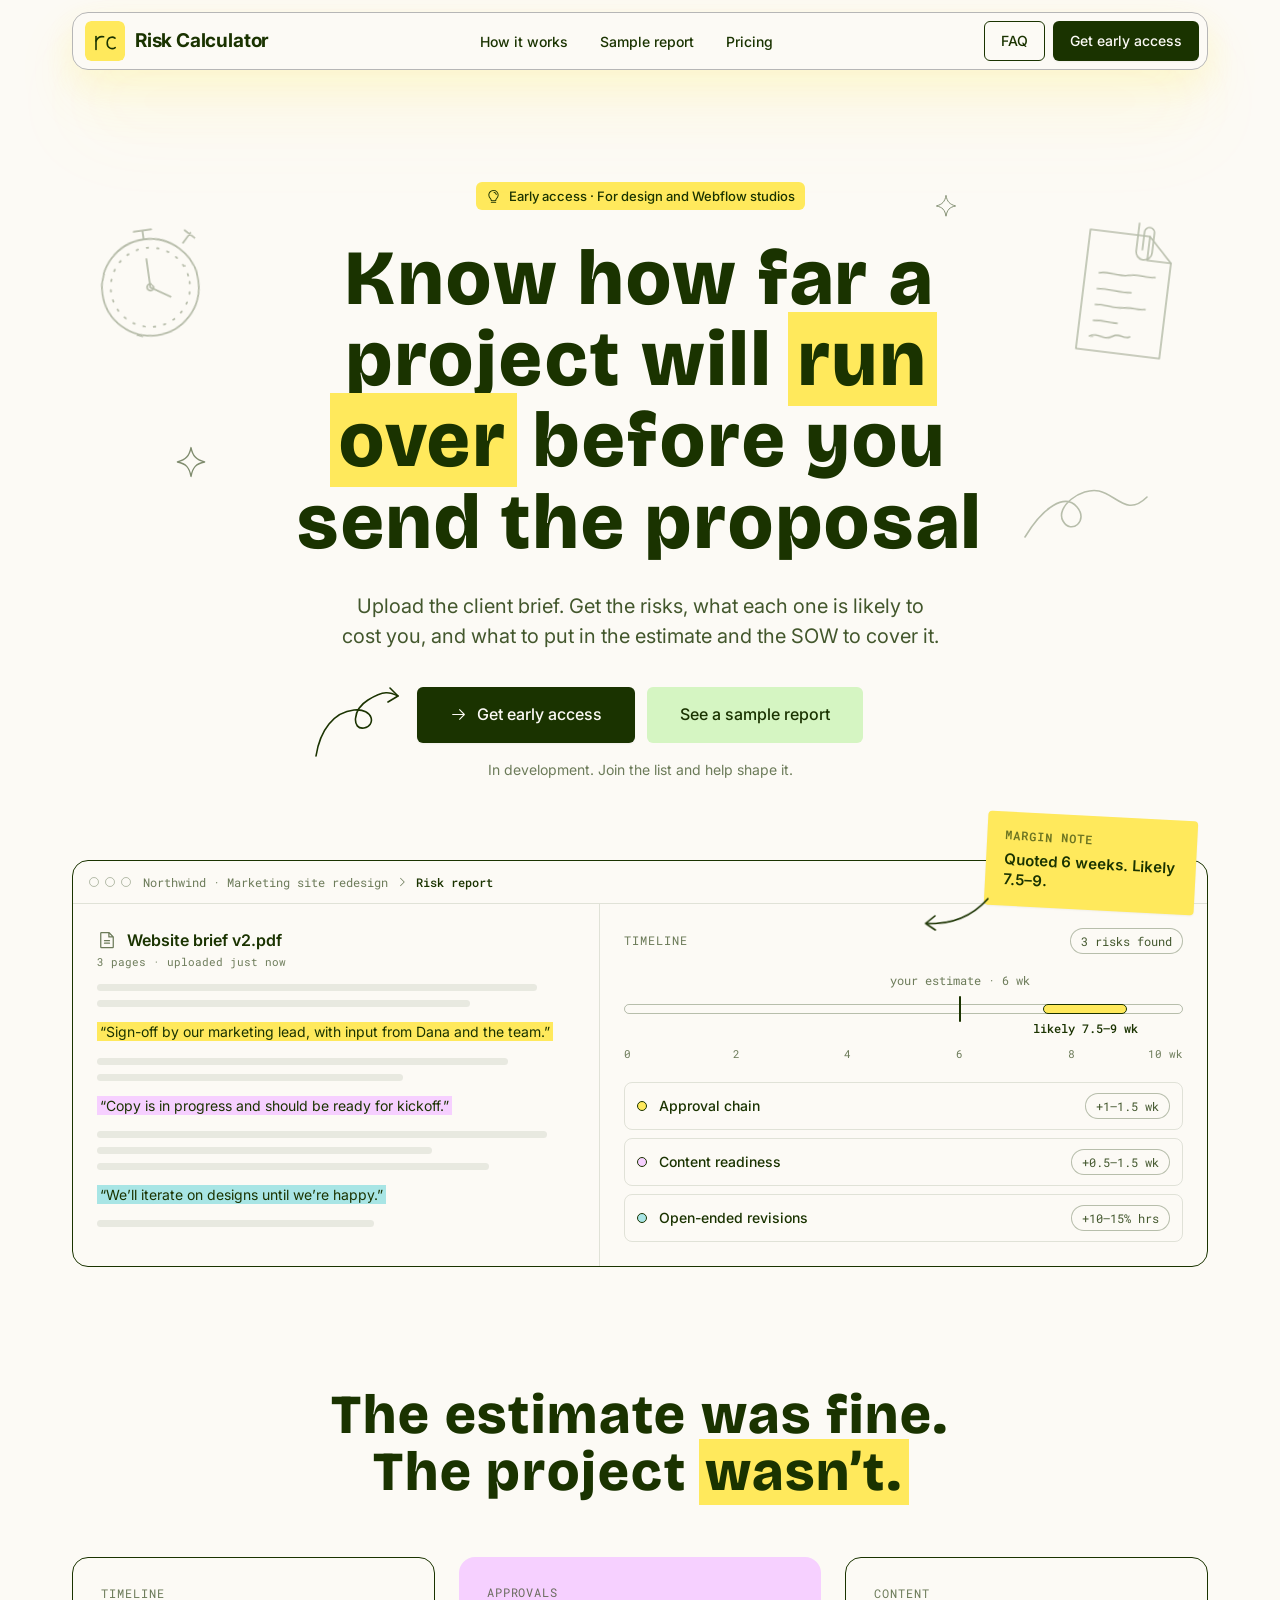
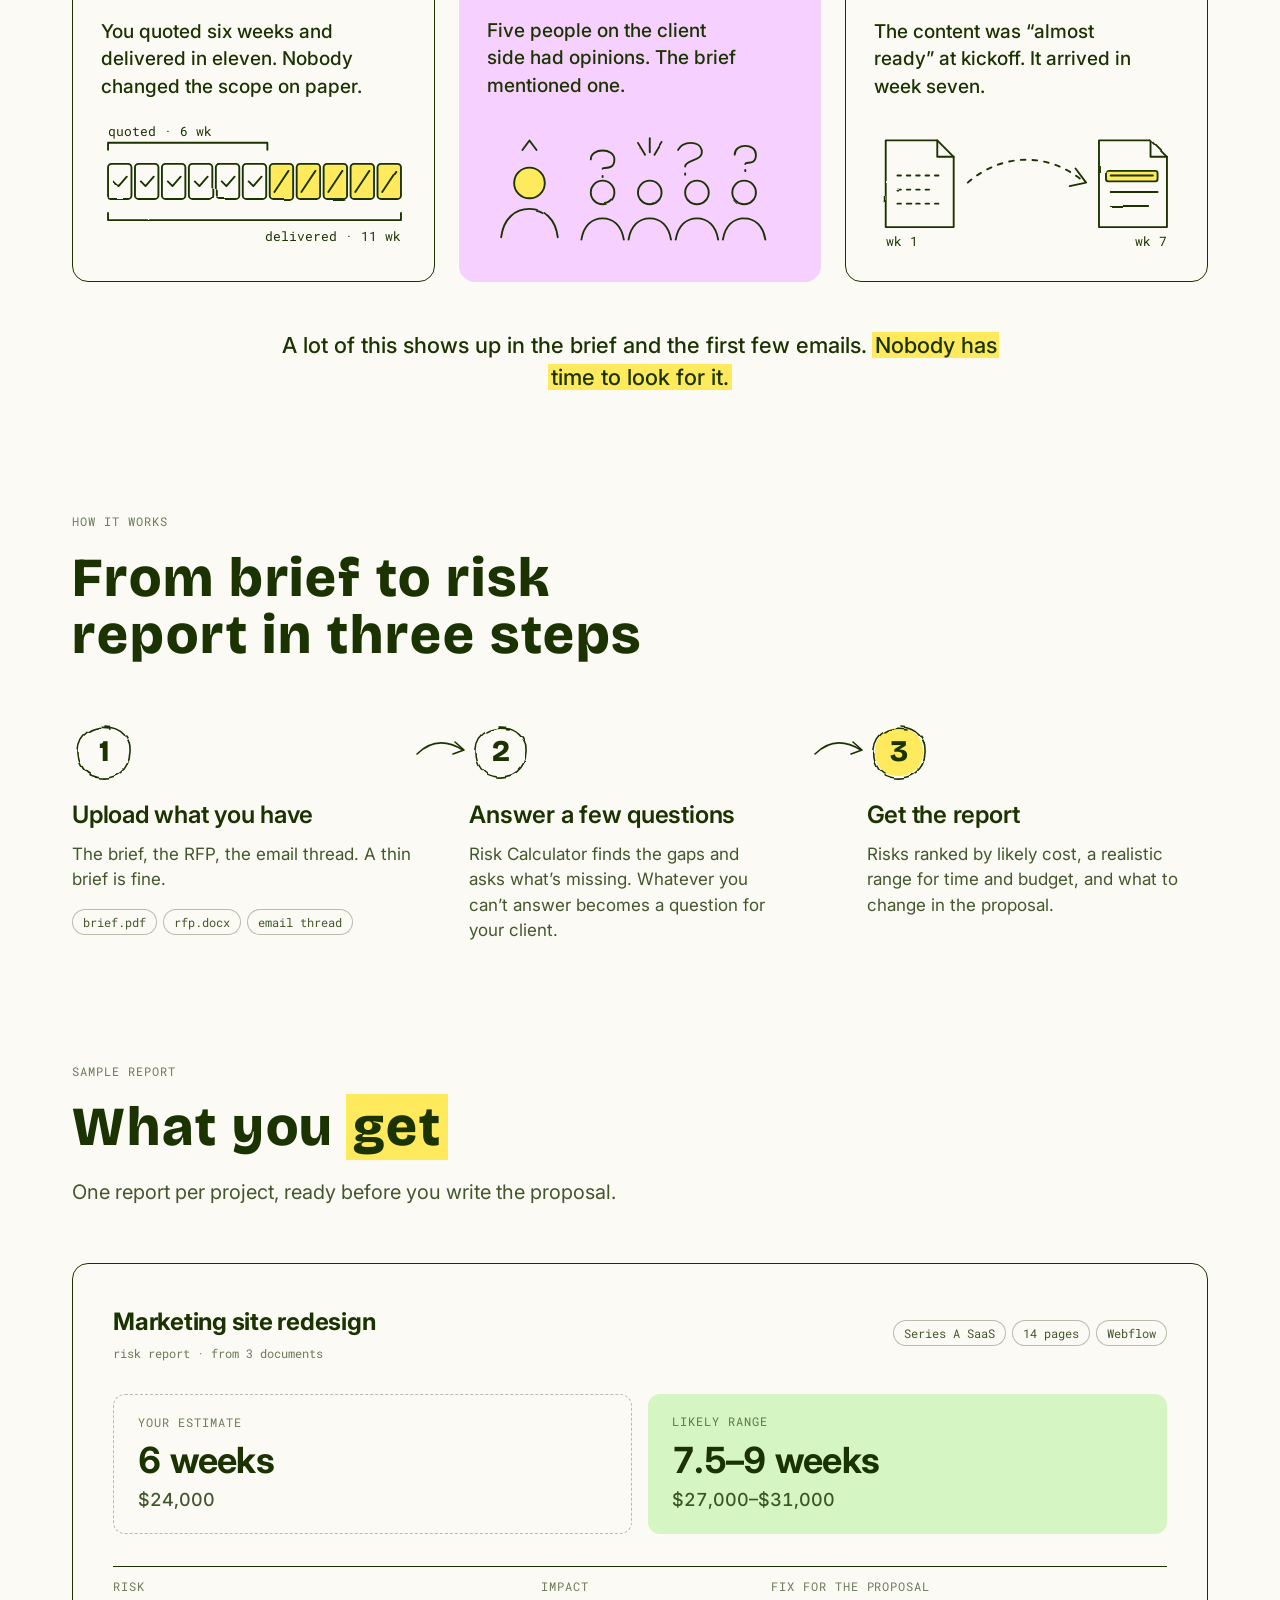
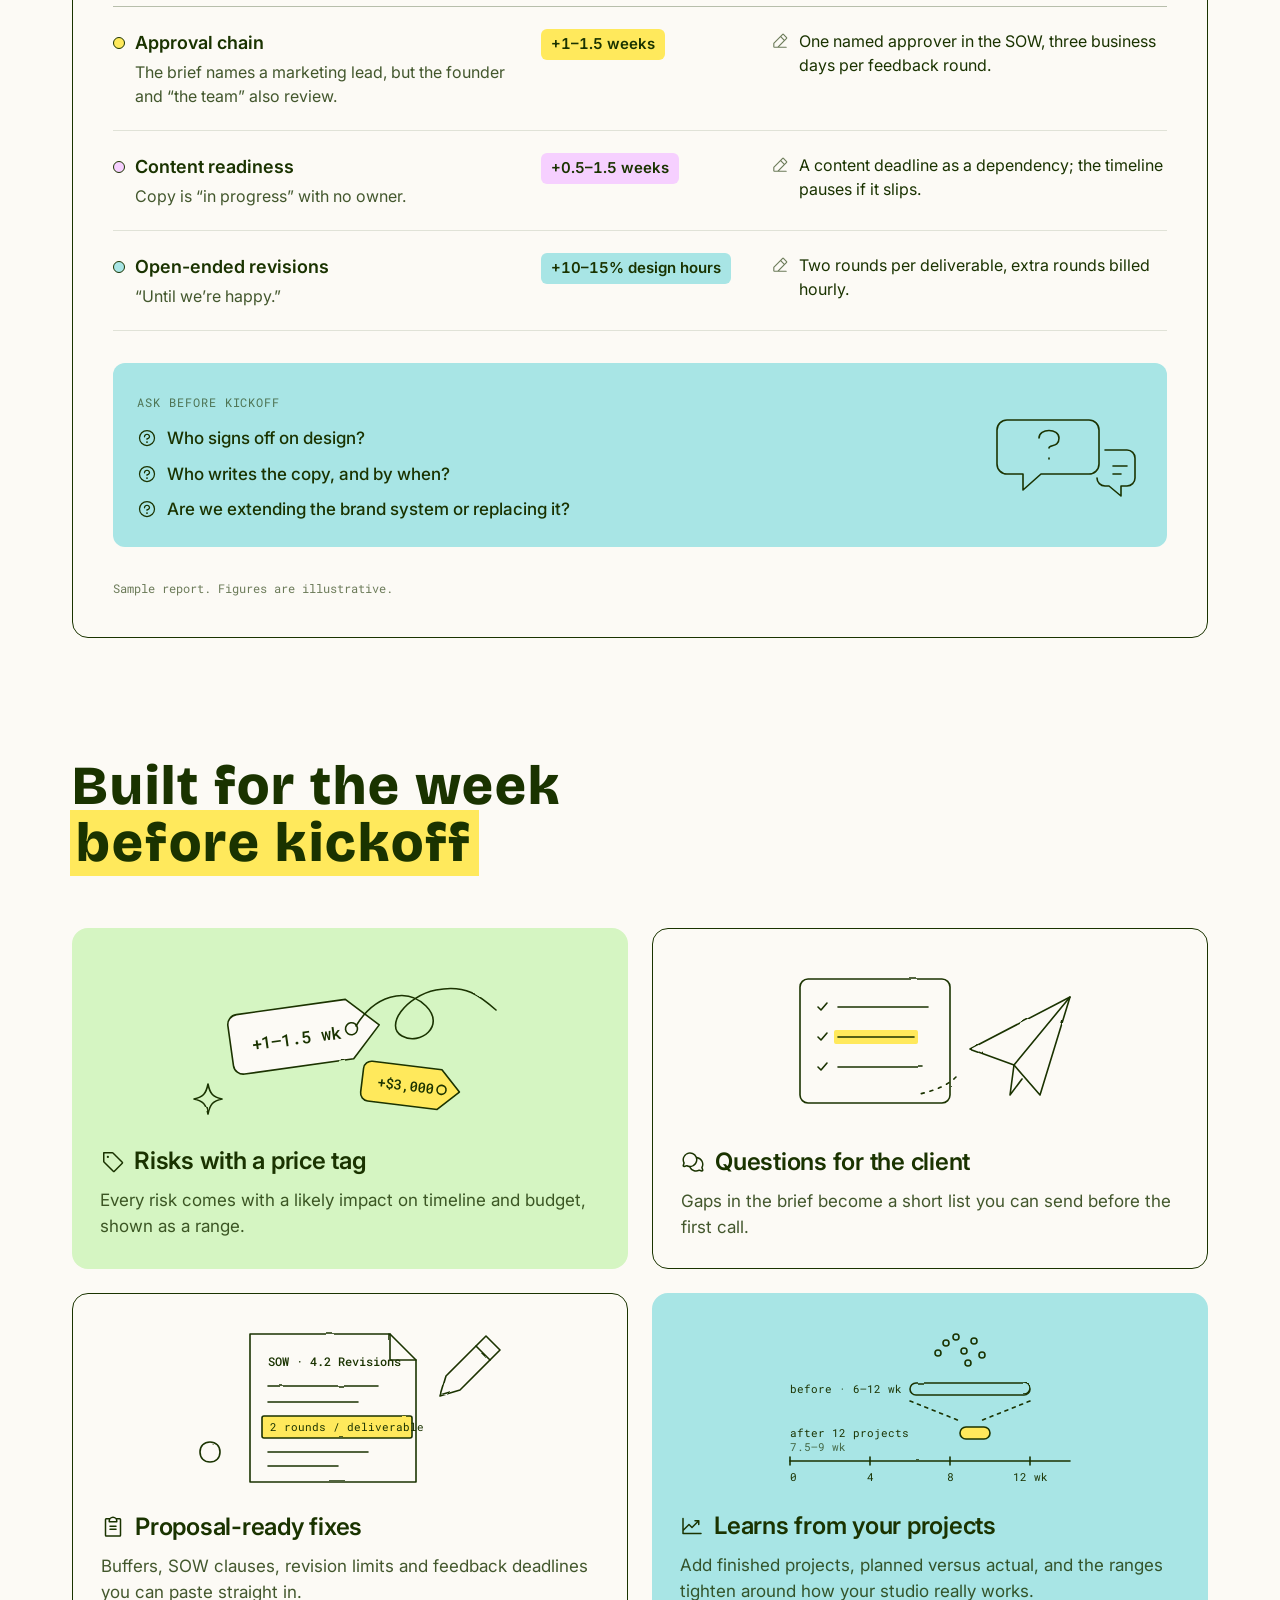
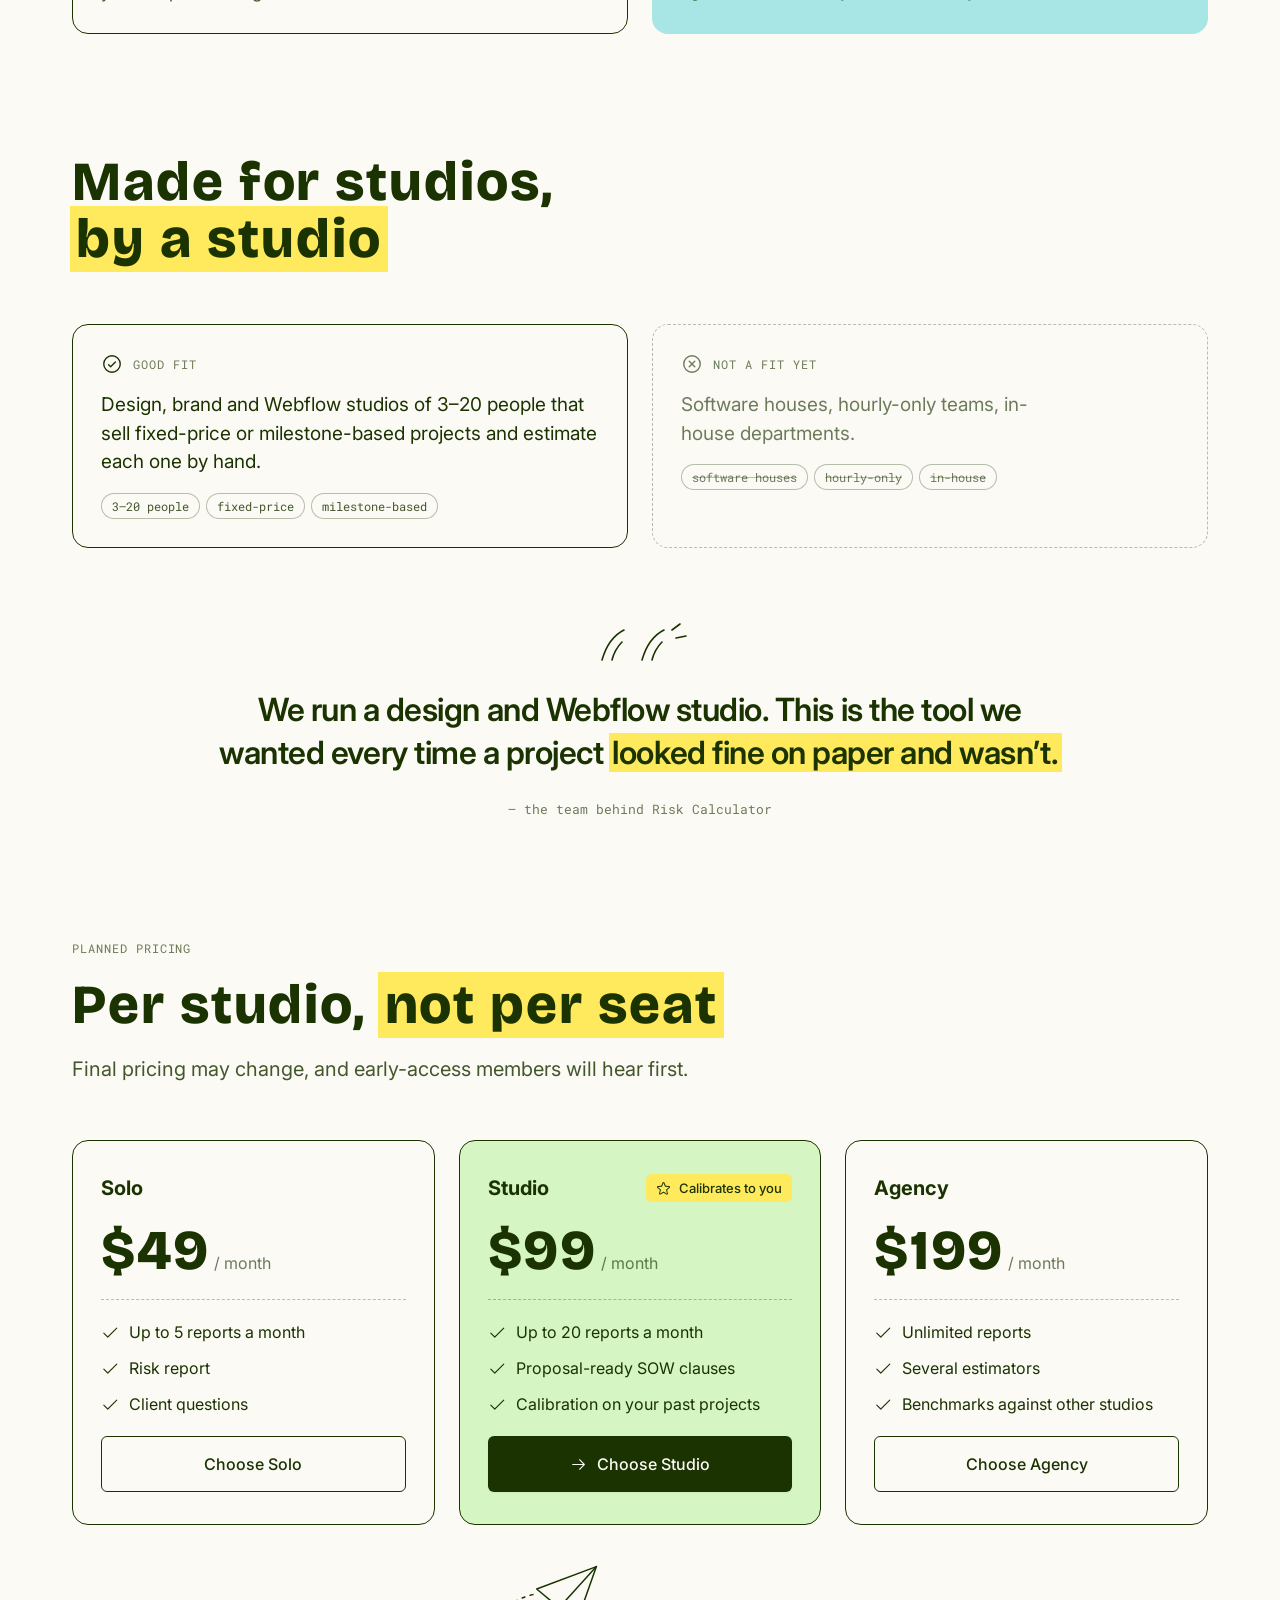
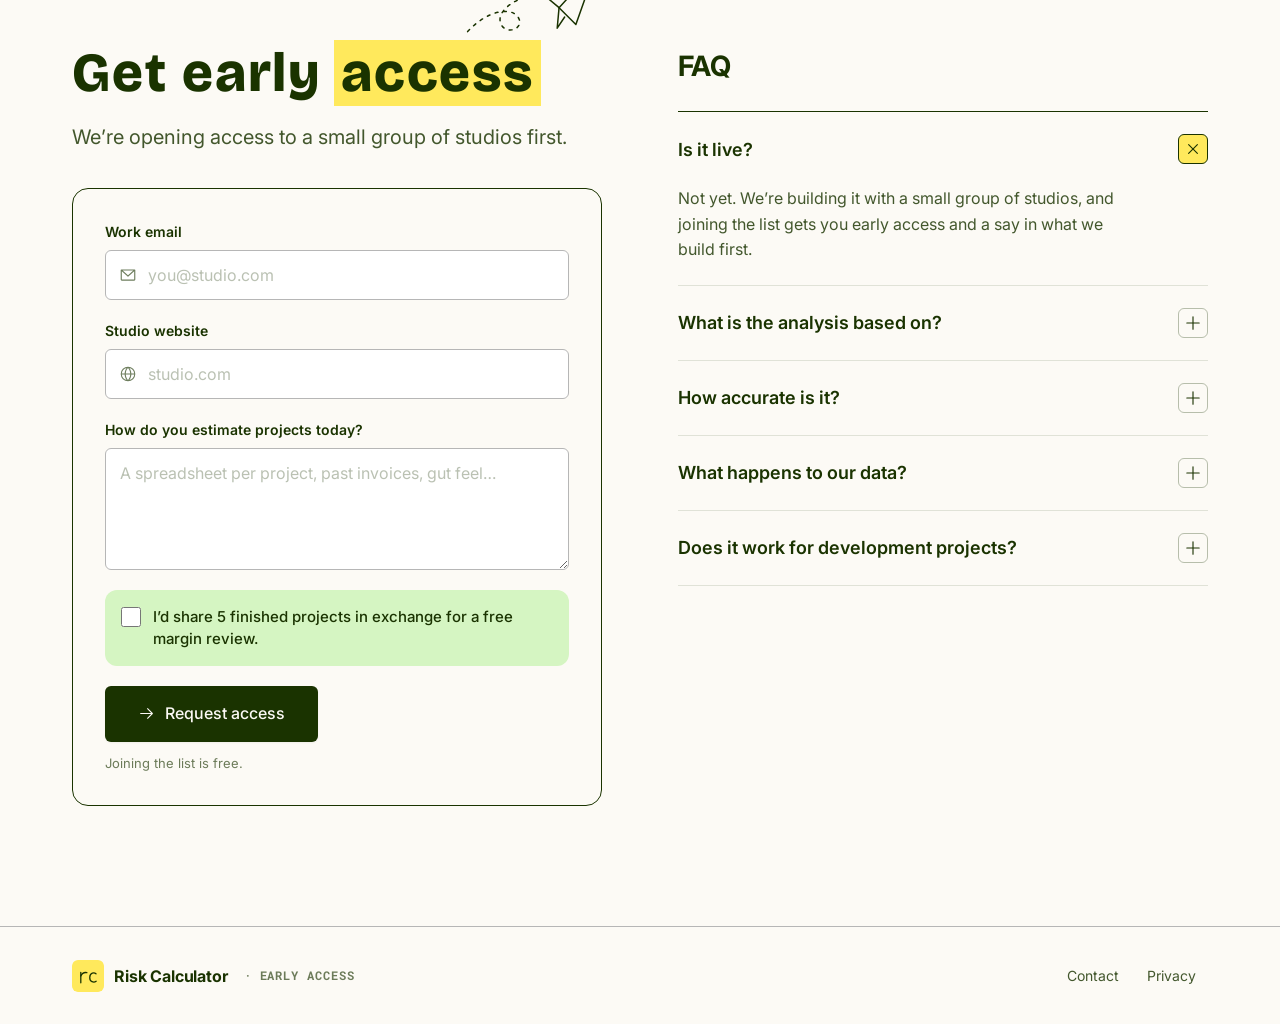
==== commit f1fda6f9: "Restyle Risk Calculator landing page as a cream-paper sketchbook Switch to the Say Briefly style: cr" ====
--- a/risk-calculator/index.html
+++ b/risk-calculator/index.html
@@ -8,74 +8,69 @@
 <meta name="description" content="Upload the client brief. Get the risks, what each one is likely to cost you, and what to put in the estimate and the SOW to cover it.">
 <link rel="preconnect" href="https://fonts.googleapis.com">
 <link rel="preconnect" href="https://fonts.gstatic.com" crossorigin>
-<link rel="stylesheet" href="https://fonts.googleapis.com/css2?family=Inter:wght@400;500;600;700&family=Source+Serif+4:ital,opsz,wght@0,8..60,400;1,8..60,400&display=swap">
+<link rel="stylesheet" href="https://fonts.googleapis.com/css2?family=Bricolage+Grotesque:opsz,wght@12..96,800&family=Inter:wght@400;500;600;700&family=Roboto+Mono:wght@400;500&display=swap">
 <style>
-/* Layout: warm paper canvas, centered 1200px column; sections alternate white-card grids and painted accent panels,
-   one midnight "dark island" for the sample report. Icons: Phosphor (regular + duotone), inlined as an SVG sprite. */
+/* Layout: a designer's sketchbook on cream paper. One centered 1200px column, no dark bands; sticky-note cards
+   (one pastel per row) and monoline hand-drawn sketches as texture. Icons: Phosphor, inlined as an SVG sprite. */
 :root {
   color-scheme: light;
   /* Color */
-  --canvas: #f6f5f4;        /* Paper Warmth */
-  --surface: #ffffff;       /* card surface */
-  --ink: #000000;
-  --ink-95: rgba(0, 0, 0, 0.95);
-  --ink-60: rgba(0, 0, 0, 0.6);
-  --ink-40: rgba(0, 0, 0, 0.4);
-  --ink-20: rgba(0, 0, 0, 0.2);
-  --graphite: #615d59;      /* warm body text */
-  --slate: #696969;
-  --line: rgba(0, 0, 0, 0.08);
-  --line-strong: rgba(0, 0, 0, 0.16);
-  --blue: #0075de;          /* the one primary action */
-  --blue-hover: #005bab;
-  --sky-tint: #e6f3fe;
-  --signal-blue: #097fe8;
-  --sky: #62aef0;
-  --marigold: #ffb110;
-  --coral: #f64932;
-  --peach: #f6d5b8;
-  --midnight: #02093a;
-  --on-dark: #ffffff;
-  --on-dark-60: rgba(255, 255, 255, 0.64);
-  --on-dark-line: rgba(255, 255, 255, 0.14);
+  --paper: #fcfaf5;          /* Cream Paper: canvas + card surfaces */
+  --paper-deep: #f5f1e6;     /* slightly darker paper for wells */
+  --ink: #1a3300;            /* Forest Ink: text, primary action, borders */
+  --ink-80: rgba(26, 51, 0, 0.82);
+  --ink-60: rgba(26, 51, 0, 0.64);
+  --ink-30: rgba(26, 51, 0, 0.3);
+  --ink-12: rgba(26, 51, 0, 0.12);
+  --pencil: #b6b6b6;         /* hairlines */
+  --marker: #ffe95c;         /* Highlighter Yellow: washes, badges, never a CTA */
+  --mint: #d5f5c2;
+  --teal: #a8e5e5;
+  --blush: #f6d0ff;
+  --terracotta: #cb5521;
 
   /* Type */
+  --font-display: 'Bricolage Grotesque', 'Archivo Black', ui-sans-serif, system-ui, sans-serif;
   --font-sans: 'Inter', ui-sans-serif, system-ui, -apple-system, BlinkMacSystemFont, 'Segoe UI', Roboto, sans-serif;
-  --font-serif: 'Source Serif 4', 'Source Serif Pro', Georgia, 'Times New Roman', serif;
+  --font-mono: 'Roboto Mono', 'JetBrains Mono', ui-monospace, SFMono-Regular, Menlo, monospace;
 
   /* Shape + space */
+  --r-btn: 6px;
   --r-card: 12px;
-  --r-btn: 8px;
-  --r-sm: 4px;
+  --r-card-lg: 16px;
   --r-pill: 9999px;
   --gutter: clamp(16px, 4vw, 32px);
-  --section: clamp(64px, 9vw, 112px);
-  --shadow-ui: 0 4px 12px rgba(0, 0, 0, 0.1);
-  --shadow-nav: 0 0.7px 1.462px rgba(0, 0, 0, 0.015), 0 3px 9px rgba(0, 0, 0, 0.03);
+  --section: clamp(80px, 10vw, 120px);
+  --shadow-subtle: rgba(0, 0, 0, 0.05) 0 1px 2px 0;
+  --shadow-lift: rgba(0, 0, 0, 0.1) 0 1px 3px 0, rgba(0, 0, 0, 0.1) 0 1px 2px -1px;
+  --glow: rgba(255, 235, 90, 0.05) 0 60px 90px 0, rgba(255, 235, 90, 0.12) 0 30px 60px 0, rgba(255, 235, 90, 0.18) 0 12px 32px 0;
   --ease: 200ms ease;
 }
 
 *, *::before, *::after { box-sizing: border-box; }
 [hidden] { display: none !important; }
-html { scroll-behavior: smooth; scroll-padding-top: 80px; }
+html { scroll-behavior: smooth; scroll-padding-top: 96px; }
 body {
   margin: 0;
-  background: var(--canvas);
-  color: var(--ink-95);
+  background: var(--paper);
+  color: var(--ink);
   font-family: var(--font-sans);
-  font-size: 16px;
+  font-size: 18px;
   line-height: 1.5;
-  font-feature-settings: "lnum";
   -webkit-font-smoothing: antialiased;
   overflow-x: hidden;
 }
 img, svg { max-width: 100%; }
 a { color: inherit; }
-h1, h2, h3 { text-wrap: balance; margin: 0; color: var(--ink); }
+h1, h2, h3 { text-wrap: balance; margin: 0; }
 p { margin: 0; text-wrap: pretty; }
-:focus-visible { outline: 2px solid var(--blue); outline-offset: 3px; border-radius: 4px; }
+:focus-visible { outline: 2px solid var(--ink); outline-offset: 3px; border-radius: 4px; }
 
 .ic { width: 1em; height: 1em; flex: none; fill: currentColor; vertical-align: -0.125em; }
+/* hand-drawn monoline strokes */
+.sk { fill: none; stroke: var(--ink); stroke-width: 1.6; stroke-linecap: round; stroke-linejoin: round; }
+.sk-fill-marker { fill: var(--marker); }
+.sk-text { font-family: var(--font-mono); font-size: 11px; fill: var(--ink); stroke: none; }
 
 .wrap {
   max-width: 1200px;
@@ -84,376 +79,342 @@
   padding-right: max(var(--gutter), env(safe-area-inset-right, 0px));
 }
 .section { padding-block: var(--section) 0; }
-.section:last-of-type { padding-bottom: var(--section); }
-
-/* ---------- Type scale ---------- */
+.section-last { padding-bottom: var(--section); }
+
+/* ---------- Type ---------- */
 .display {
-  font-size: clamp(40px, 7.2vw, 72px);
-  line-height: 1.08;
-  letter-spacing: -0.028em;
-  font-weight: 700;
+  font-family: var(--font-display);
+  font-weight: 800;
+  font-size: clamp(38px, 6.6vw, 78px);
+  line-height: 1.04;
+  letter-spacing: 0.035em;
 }
 .h2 {
-  font-size: clamp(32px, 5vw, 54px);
-  line-height: 1.06;
-  letter-spacing: -0.035em;
-  font-weight: 700;
-}
-.h3 { font-size: 22px; line-height: 1.27; letter-spacing: -0.011em; font-weight: 600; }
-.lede {
-  font-family: var(--font-serif);
-  font-size: 20px;
-  line-height: 1.56;
-  color: var(--graphite);
-  max-width: 40ch;
-}
-.body { color: var(--graphite); }
-.label {
-  font-size: 12px;
-  line-height: 1.33;
-  letter-spacing: 0.04em;
-  text-transform: uppercase;
-  font-weight: 600;
-  color: var(--ink-60);
-}
-.section-head { display: grid; gap: 16px; max-width: 760px; }
-.section-head .lede { max-width: 56ch; font-size: 18px; }
-
-/* ---------- Buttons ---------- */
+  font-family: var(--font-display);
+  font-weight: 800;
+  font-size: clamp(32px, 4.8vw, 55px);
+  line-height: 1.04;
+  letter-spacing: 0.035em;
+}
+.h3 { font-size: 24px; line-height: 1.25; font-weight: 600; letter-spacing: -0.01em; }
+.mark { background: var(--marker); padding: 0 0.12em; margin: 0 -0.04em; -webkit-box-decoration-break: clone; box-decoration-break: clone; }
+.sub { font-size: 20px; line-height: 1.5; color: var(--ink-80); max-width: 36em; }
+.body { color: var(--ink-80); font-size: 17px; }
+.micro {
+  font-family: var(--font-mono); font-size: 12px; line-height: 1.3;
+  text-transform: uppercase; letter-spacing: 0.08em; color: var(--ink-60);
+}
+.section-head { display: grid; gap: 20px; max-width: 780px; }
+.section-head.center { margin-inline: auto; text-align: center; justify-items: center; }
+
+/* ---------- Buttons + badges ---------- */
 .btn {
-  display: inline-flex; align-items: center; justify-content: center; gap: 8px;
-  min-height: 44px; padding: 10px 18px;
+  display: inline-flex; align-items: center; justify-content: center; gap: 10px;
+  min-height: 44px; padding: 10px 20px;
   border-radius: var(--r-btn); border: 1px solid transparent;
-  font: 500 15px/1.2 var(--font-sans);
+  font: 500 16px/1.2 var(--font-sans);
   text-decoration: none; cursor: pointer;
-  transition: background-color var(--ease), color var(--ease), border-color var(--ease), transform var(--ease);
-}
-.btn .ic { font-size: 16px; transition: transform var(--ease); }
+  transition: background-color var(--ease), color var(--ease), border-color var(--ease), box-shadow var(--ease), transform var(--ease);
+}
+.btn .ic { font-size: 17px; transition: transform var(--ease); }
+.btn:hover { transform: translateY(-1px); box-shadow: var(--shadow-lift); }
 .btn:hover .ic-arrow { transform: translateX(3px); }
-.btn-primary { background: var(--blue); color: #fff; }
-.btn-primary:hover { background: var(--blue-hover); }
-.btn-ghost { background: var(--sky-tint); color: var(--blue); }
-.btn-ghost:hover { background: #d4eafd; }
-.btn-outline { background: transparent; color: var(--ink-95); border-color: var(--ink-20); }
-.btn-outline:hover { border-color: var(--ink); }
-.btn-lg { min-height: 48px; padding: 12px 22px; font-size: 16px; }
-
-.pill {
+.btn-primary { background: var(--ink); color: var(--paper); box-shadow: var(--shadow-subtle); }
+.btn-pastel { background: var(--mint); color: var(--ink); }
+.btn-outline { background: transparent; color: var(--ink); border-color: var(--ink); }
+.btn-lg { min-height: 56px; padding: 16px 32px; }
+.btn-sm { min-height: 40px; padding: 8px 16px; font-size: 14px; }
+
+.badge {
+  display: inline-flex; align-items: center; gap: 8px;
+  padding: 5px 10px; border-radius: var(--r-btn);
+  background: var(--marker); color: var(--ink);
+  font-size: 13px; font-weight: 500; line-height: 1.4;
+}
+.badge .ic { font-size: 15px; }
+.tag {
   display: inline-flex; align-items: center; gap: 6px;
-  padding: 4px 12px; border-radius: var(--r-pill);
-  font-size: 13px; line-height: 1.4; font-weight: 500;
+  padding: 3px 10px; border-radius: var(--r-pill);
+  border: 1px solid var(--ink-30); background: var(--paper);
+  font-family: var(--font-mono); font-size: 12px; line-height: 1.5; color: var(--ink-80);
   white-space: nowrap;
 }
 
-/* ---------- Nav ---------- */
+/* ---------- Floating nav ---------- */
+.nav-shell { position: sticky; top: calc(env(safe-area-inset-top, 0px) + 12px); z-index: 30; margin-top: 12px; }
 .nav {
-  position: sticky; top: env(safe-area-inset-top, 0px); z-index: 20;
-  background: rgba(246, 245, 244, 0.92);
-  backdrop-filter: saturate(1.4) blur(10px);
-  -webkit-backdrop-filter: saturate(1.4) blur(10px);
-  transition: box-shadow var(--ease);
-}
-.nav.is-stuck { box-shadow: var(--shadow-nav); }
-.nav .wrap { display: flex; align-items: center; justify-content: space-between; gap: 16px; min-height: 64px; }
-.brand { display: inline-flex; align-items: center; gap: 10px; text-decoration: none; font-weight: 600; font-size: 17px; letter-spacing: -0.01em; color: var(--ink); }
-.brand-mark { width: 28px; height: 28px; flex: none; }
-.nav-links { display: flex; align-items: center; gap: 4px; }
-.nav-links a:not(.btn) {
-  padding: 10px 14px; border-radius: var(--r-btn);
-  font-size: 15px; font-weight: 500; text-decoration: none; color: rgba(0, 0, 0, 0.54);
-  transition: color var(--ease), background-color var(--ease);
-}
-.nav-links a:not(.btn):hover { color: var(--ink); background: rgba(0, 0, 0, 0.04); }
-.nav-links .btn { margin-left: 8px; }
-@media (max-width: 760px) { .nav-links a:not(.btn) { display: none; } }
+  display: flex; align-items: center; justify-content: space-between; gap: 16px;
+  padding: 8px 8px 8px 12px;
+  background: var(--paper);
+  border: 1px solid var(--pencil);
+  border-radius: 16px;
+  box-shadow: var(--glow);
+}
+.brand { display: inline-flex; align-items: center; gap: 10px; text-decoration: none; font-weight: 700; font-size: 19px; letter-spacing: -0.01em; }
+.brand-mark { width: 40px; height: 40px; flex: none; border-radius: 6px; }
+.nav-links { display: flex; gap: 4px; }
+.nav-links a { padding: 8px 14px; border-radius: var(--r-btn); font-size: 14px; font-weight: 500; text-decoration: none; transition: background-color var(--ease); }
+.nav-links a:hover { background: var(--paper-deep); }
+.nav-actions { display: flex; gap: 8px; }
+@media (max-width: 860px) { .nav-links { display: none; } }
+@media (max-width: 480px) { .nav-actions .btn-outline { display: none; } .brand { font-size: 17px; } }
 
 /* ---------- Hero ---------- */
-.hero { position: relative; overflow: hidden; padding-block: clamp(48px, 8vw, 96px) 0; }
-.hero-copy { position: relative; display: grid; justify-items: center; text-align: center; gap: 24px; }
-.hero .display { max-width: 15ch; }
-.hl {
-  display: inline-block;
-  background: var(--peach);
-  border-radius: var(--r-pill);
-  padding: 0 0.26em 0.04em;
-  margin: 0.04em -0.02em;
-}
-.hero .lede { max-width: 46ch; }
-.eyebrow-pill { background: var(--surface); border: 1px solid var(--line); color: var(--graphite); }
-.eyebrow-pill .dot { width: 8px; height: 8px; border-radius: 50%; background: var(--marigold); }
-.cta-row { display: flex; flex-wrap: wrap; justify-content: center; gap: 12px; }
-.cta-note { font-size: 14px; color: var(--ink-60); margin-top: -8px; }
-
-.mark { position: absolute; pointer-events: none; }
-.mark-sparkle { top: 6%; left: 7%; width: 44px; height: 44px; color: var(--marigold); }
-.mark-squiggle { top: 14%; right: 6%; width: 92px; }
-.mark-ring { top: 52%; left: 3%; width: 46px; }
-.mark-dots { top: 58%; right: 4%; width: 56px; }
-.mark-sparkle-sm { top: 40%; right: 15%; width: 22px; height: 22px; color: var(--coral); }
-@media (max-width: 600px) { .mark { display: none; } }
-@media (max-width: 860px) { .mark-ring, .mark-dots, .mark-sparkle-sm { display: none; } .mark-sparkle { left: 2%; top: 0; width: 32px; height: 32px; } .mark-squiggle { right: -12px; top: 2%; width: 64px; } }
+.hero { position: relative; overflow: hidden; padding-block: clamp(56px, 9vw, 112px) 0; }
+.hero-copy { position: relative; z-index: 1; display: grid; justify-items: center; text-align: center; gap: 28px; }
+.hero .display { max-width: 15.5ch; }
+.hero .sub { max-width: 30em; }
+.cta-row { display: flex; flex-wrap: wrap; justify-content: center; gap: 12px; margin-top: 8px; }
+.cta-note { font-size: 14px; color: var(--ink-60); margin-top: -12px; }
+
+.doodle { position: absolute; pointer-events: none; opacity: 0.3; }
+.d-clock { top: 4%; left: 1%; width: 132px; transform: rotate(-8deg); }
+.d-doc { top: 6%; right: 2%; width: 120px; transform: rotate(7deg); }
+.d-star1 { top: 44%; left: 9%; width: 34px; opacity: 0.55; }
+.d-star2 { top: 2%; right: 22%; width: 24px; opacity: 0.55; }
+.d-loop { top: 50%; right: 5%; width: 130px; }
+.d-arrow { position: absolute; left: calc(50% - 330px); top: calc(100% - 96px); width: 92px; opacity: 1; }
+@media (max-width: 960px) { .d-loop, .d-star1, .d-arrow { display: none; } .d-clock { width: 90px; left: -24px; top: -8px; } .d-doc { width: 80px; right: -20px; top: -6px; } }
+@media (max-width: 560px) { .d-clock, .d-doc { opacity: 0.18; } }
 @media (prefers-reduced-motion: no-preference) {
-  .mark { animation: float 6s ease-in-out infinite; }
-  .mark-squiggle { animation-delay: -1.5s; }
-  .mark-ring { animation-delay: -3s; }
-  .mark-dots { animation-delay: -4.5s; }
-  .mark-sparkle { animation: twinkle 3.2s cubic-bezier(.34,1.56,.64,1) infinite; }
-  @keyframes float { 50% { transform: translateY(-8px) rotate(3deg); } }
-  @keyframes twinkle { 0%, 100% { transform: scale(1) rotate(0); } 50% { transform: scale(1.18) rotate(18deg); } }
-}
-
-/* Product mockup */
-.mock-stage { position: relative; margin-top: clamp(40px, 6vw, 64px); }
+  .d-star1, .d-star2 { animation: twinkle 4s ease-in-out infinite; }
+  .d-star2 { animation-delay: -2s; }
+  @keyframes twinkle { 50% { transform: rotate(14deg) scale(1.15); } }
+}
+
+/* Product mock */
+.mock-stage { position: relative; margin-top: clamp(56px, 7vw, 80px); }
 .mock {
-  background: var(--surface);
-  border: 1px solid var(--line);
-  border-radius: var(--r-card);
-  box-shadow: var(--shadow-ui);
+  position: relative;
+  background: var(--paper);
+  border: 1px solid var(--ink);
+  border-radius: var(--r-card-lg);
   overflow: hidden;
 }
-.mock-bar { display: flex; align-items: center; gap: 12px; padding: 10px 14px; border-bottom: 1px solid var(--line); background: #fbfbfa; }
+.mock-bar { display: flex; align-items: center; gap: 12px; padding: 12px 16px; border-bottom: 1px solid var(--ink-12); }
 .mock-dots { display: flex; gap: 6px; }
-.mock-dots i { width: 10px; height: 10px; border-radius: 50%; background: var(--ink-20); display: block; }
-.mock-crumb { display: flex; align-items: center; gap: 8px; min-width: 0; font-size: 13px; color: var(--ink-60); }
+.mock-dots i { width: 10px; height: 10px; border-radius: 50%; border: 1px solid var(--ink-30); display: block; }
+.mock-crumb { display: flex; align-items: center; gap: 8px; min-width: 0; font-family: var(--font-mono); font-size: 12px; color: var(--ink-60); }
 .mock-crumb span { white-space: nowrap; overflow: hidden; text-overflow: ellipsis; }
-.mock-crumb strong { color: var(--ink-95); font-weight: 500; white-space: nowrap; }
+.mock-crumb strong { color: var(--ink); font-weight: 500; white-space: nowrap; }
 .mock-body { display: grid; grid-template-columns: minmax(0, 1fr) minmax(0, 1.15fr); }
-@media (max-width: 820px) { .mock-body { grid-template-columns: minmax(0, 1fr); } .mock-brief { border-right: 0 !important; border-bottom: 1px solid var(--line); } }
-
-.mock-brief { padding: 24px; border-right: 1px solid var(--line); display: grid; gap: 14px; align-content: start; }
+@media (max-width: 820px) { .mock-body { grid-template-columns: minmax(0, 1fr); } .mock-brief { border-right: 0 !important; border-bottom: 1px solid var(--ink-12); } }
+.mock-brief { padding: 24px; border-right: 1px solid var(--ink-12); display: grid; gap: 14px; align-content: start; }
 .doc-title { display: flex; align-items: center; gap: 10px; font-weight: 600; font-size: 16px; }
-.doc-title .ic { font-size: 20px; color: var(--ink-40); }
-.doc-meta { font-size: 12px; color: var(--ink-40); }
-.ln { height: 8px; border-radius: 4px; background: rgba(0, 0, 0, 0.06); }
+.doc-title .ic { font-size: 20px; color: var(--ink-60); }
+.doc-meta { font-family: var(--font-mono); font-size: 11px; color: var(--ink-60); margin-top: 2px; }
+.ln { height: 7px; border-radius: 4px; background: var(--ink-12); opacity: 0.7; }
 .doc-lines { display: grid; gap: 9px; }
-.snip {
-  display: flex; align-items: flex-start; gap: 10px;
-  font-size: 13.5px; line-height: 1.45; color: var(--ink-95);
-  padding: 8px 10px; border-radius: 6px;
-}
-.snip .tag { flex: none; margin-top: 3px; width: 8px; height: 8px; border-radius: 50%; }
-.snip-a { background: #fff1d6; } .snip-a .tag { background: var(--marigold); }
-.snip-b { background: #fde3df; } .snip-b .tag { background: var(--coral); }
-.snip-c { background: var(--sky-tint); } .snip-c .tag { background: var(--signal-blue); }
-
+.snip { font-size: 14px; line-height: 1.6; }
+.snip span { padding: 1px 3px; -webkit-box-decoration-break: clone; box-decoration-break: clone; }
+.snip-a span { background: var(--marker); }
+.snip-b span { background: var(--blush); }
+.snip-c span { background: var(--teal); }
 .mock-report { padding: 24px; display: grid; gap: 20px; align-content: start; }
 .mock-report-head { display: flex; align-items: center; justify-content: space-between; gap: 12px; flex-wrap: wrap; }
-.status { background: #e8f6ee; color: #146c43; }
-.status .ic { font-size: 14px; }
-
-/* Range chart, drawn to one scale: 0–10 weeks */
-.range { display: grid; gap: 8px; }
-.range-track { position: relative; height: 64px; }
-.range-axis { position: absolute; left: 0; right: 0; top: 30px; height: 8px; border-radius: 4px; background: rgba(0, 0, 0, 0.06); }
-.range-band { position: absolute; top: 30px; height: 8px; border-radius: 4px; background: var(--blue); }
-.range-est { position: absolute; top: 22px; width: 2px; height: 24px; background: var(--ink); border-radius: 1px; }
-.range-lbl { position: absolute; font-size: 12px; line-height: 1.3; white-space: nowrap; font-variant-numeric: tabular-nums; }
-.range-lbl.top { top: 0; transform: translateX(-50%); color: var(--ink-60); }
-.range-lbl.bot { top: 46px; transform: translateX(-50%); color: var(--blue); font-weight: 600; }
-.range-ticks { position: relative; height: 16px; font-size: 11px; color: var(--ink-40); font-variant-numeric: tabular-nums; }
+
+/* Range chart, one scale: 0–10 weeks */
+.range { display: grid; gap: 6px; }
+.range-track { position: relative; height: 66px; }
+.range-axis { position: absolute; left: 0; right: 0; top: 30px; height: 10px; border-radius: 5px; border: 1px solid var(--ink-30); }
+.range-band { position: absolute; top: 30px; height: 10px; border-radius: 5px; background: var(--marker); border: 1px solid var(--ink); }
+.range-est { position: absolute; top: 22px; width: 2px; height: 26px; background: var(--ink); border-radius: 1px; }
+.range-lbl { position: absolute; font-family: var(--font-mono); font-size: 11.5px; line-height: 1.3; white-space: nowrap; transform: translateX(-50%); }
+.range-lbl.top { top: 0; color: var(--ink-60); }
+.range-lbl.bot { top: 48px; font-weight: 500; }
+.range-ticks { position: relative; height: 16px; font-family: var(--font-mono); font-size: 11px; color: var(--ink-60); }
 .range-ticks span { position: absolute; transform: translateX(-50%); white-space: nowrap; }
 .range-ticks span:first-child { transform: none; }
 .range-ticks span:last-child { transform: translateX(-100%); }
-
 .risk-mini { display: grid; gap: 8px; }
 .risk-mini-row {
-  display: grid; grid-template-columns: 8px minmax(0, 1fr) auto; align-items: center; gap: 12px;
-  padding: 10px 12px; border: 1px solid var(--line); border-radius: 8px;
-  font-size: 14px;
-}
-.risk-mini-row .tag { width: 8px; height: 8px; border-radius: 50%; }
+  display: grid; grid-template-columns: 10px minmax(0, 1fr) auto; align-items: center; gap: 12px;
+  padding: 10px 12px; border: 1px solid var(--ink-12); border-radius: 8px; font-size: 14px;
+}
+.risk-mini-row .dot { width: 10px; height: 10px; border-radius: 50%; border: 1px solid var(--ink); }
 .risk-mini-row b { font-weight: 500; }
-.impact { background: rgba(0, 0, 0, 0.05); color: var(--ink-95); font-variant-numeric: tabular-nums; font-size: 12.5px; padding: 3px 10px; }
+
+.sticky {
+  position: absolute; z-index: 2;
+  right: -14px; top: -44px;
+  width: 210px; padding: 16px 18px;
+  background: var(--marker); color: var(--ink);
+  border-radius: 4px; box-shadow: var(--shadow-subtle);
+  transform: rotate(3deg);
+  font-size: 15px; line-height: 1.35; font-weight: 600;
+  transition: transform 300ms cubic-bezier(.34,1.56,.64,1);
+}
+.sticky:hover { transform: rotate(-1deg) scale(1.03); }
+.sticky .micro { color: var(--ink-60); display: block; margin-bottom: 6px; }
+.sticky-arrow { position: absolute; left: -62px; bottom: -30px; width: 70px; }
+@media (max-width: 1290px) { .sticky { right: 12px; } }
+@media (max-width: 820px) { .sticky { position: relative; right: auto; top: auto; margin: 0 4px -12px auto; width: 200px; transform: rotate(2deg); } .sticky-arrow { display: none; } }
 
 /* ---------- Pain ---------- */
-.pain-grid { margin-top: 48px; display: grid; grid-template-columns: repeat(3, minmax(0, 1fr)); gap: 16px; }
+.pain-grid { margin-top: 56px; display: grid; grid-template-columns: repeat(3, minmax(0, 1fr)); gap: 24px; }
 @media (max-width: 900px) { .pain-grid { grid-template-columns: minmax(0, 1fr); } }
-.accent-card {
-  border-radius: var(--r-card); padding: 24px;
-  display: grid; grid-template-rows: auto auto 1fr; gap: 16px; color: var(--ink);
-}
-.accent-card .label { color: rgba(0, 0, 0, 0.72); }
-.accent-card p { font-size: 18px; line-height: 1.45; font-weight: 500; letter-spacing: -0.005em; }
-.accent-card svg.illo { width: 100%; height: auto; align-self: end; }
-.bg-coral { background: var(--coral); }
-.bg-marigold { background: var(--marigold); }
-.bg-sky { background: var(--sky); }
-.pain-foot {
-  margin-top: 40px; display: flex; gap: 16px; align-items: flex-start; max-width: 760px;
-  font-family: var(--font-serif); font-size: 22px; line-height: 1.45; color: var(--ink-95);
-}
-.pain-foot .ic { font-size: 28px; color: var(--blue); margin-top: 3px; }
+.note {
+  border-radius: var(--r-card-lg); padding: 28px;
+  display: grid; grid-template-rows: auto auto 1fr; gap: 16px;
+  transition: transform var(--ease);
+}
+.note:hover { transform: rotate(-0.6deg) translateY(-2px); }
+.note.lined { border: 1px solid var(--ink); }
+.note p { font-size: 19px; line-height: 1.45; font-weight: 500; }
+.note .illo { width: 100%; height: auto; align-self: end; margin-top: 8px; }
+.bg-blush { background: var(--blush); }
+.bg-mint { background: var(--mint); }
+.bg-teal { background: var(--teal); }
+.pain-foot { margin-top: 48px; display: flex; justify-content: center; text-align: center; }
+.pain-foot p { font-size: 22px; line-height: 1.45; font-weight: 500; max-width: 34em; }
 
 /* ---------- Steps ---------- */
-.steps { margin-top: 48px; display: grid; grid-template-columns: repeat(3, minmax(0, 1fr)); gap: 16px; position: relative; }
-@media (max-width: 900px) { .steps { grid-template-columns: minmax(0, 1fr); } }
-.card {
-  background: var(--surface); border: 1px solid var(--line); border-radius: var(--r-card); padding: 24px;
-}
-.step { display: grid; gap: 12px; align-content: start; transition: transform var(--ease); }
-.step:hover { transform: translateY(-2px); }
-.step-top { display: flex; align-items: center; justify-content: space-between; }
-.step-num {
-  width: 44px; height: 44px; border-radius: 50%; border: 2px solid currentColor; background: var(--surface);
-  display: grid; place-items: center; font-weight: 600; font-size: 16px; font-variant-numeric: tabular-nums;
-}
-.step-icon { font-size: 32px; color: var(--ink-40); }
-.c-blue { color: var(--signal-blue); }
-.c-coral { color: var(--coral); }
-.c-marigold { color: #e89d01; }
-.step h3 { margin-top: 8px; }
+.steps { margin-top: 56px; display: grid; grid-template-columns: repeat(3, minmax(0, 1fr)); gap: 56px; position: relative; }
+@media (max-width: 900px) { .steps { grid-template-columns: minmax(0, 1fr); gap: 40px; } }
+.step { display: grid; gap: 12px; align-content: start; position: relative; }
+.step-num { position: relative; width: 64px; height: 64px; display: grid; place-items: center; font-family: var(--font-display); font-size: 30px; font-weight: 800; }
+.step-num svg { position: absolute; inset: 0; width: 100%; height: 100%; }
+.step-num span { position: relative; }
+.step h3 { margin-top: 4px; }
 .step-files { display: flex; flex-wrap: wrap; gap: 6px; margin-top: 4px; }
-.step-files .pill { background: var(--canvas); color: var(--graphite); font-size: 12.5px; padding: 3px 10px; }
-
-/* ---------- Report (dark island) ---------- */
-.island { background: var(--midnight); border-radius: var(--r-card); color: var(--on-dark); padding: clamp(24px, 5vw, 56px); position: relative; overflow: hidden; }
-.island .h2 { color: var(--on-dark); }
-.island .lede { color: var(--on-dark-60); }
-.island-deco { position: absolute; right: -40px; top: -40px; width: 220px; opacity: 0.9; pointer-events: none; }
-@media (max-width: 700px) { .island-deco { width: 140px; right: -50px; top: -50px; } }
-.report { margin-top: 40px; background: var(--surface); color: var(--ink-95); border-radius: var(--r-card); box-shadow: 0 10px 40px rgba(0, 0, 0, 0.35); padding: clamp(20px, 3.5vw, 36px); display: grid; gap: 28px; position: relative; }
+.step-link { position: absolute; top: 14px; right: -54px; width: 52px; }
+@media (max-width: 900px) { .step-link { display: none; } }
+
+/* ---------- Report ---------- */
+.report {
+  margin-top: 56px; background: var(--paper); border: 1px solid var(--ink); border-radius: var(--r-card-lg);
+  padding: clamp(20px, 3.5vw, 40px); display: grid; gap: 32px; position: relative;
+}
 .report-head { display: flex; flex-wrap: wrap; justify-content: space-between; gap: 12px 24px; align-items: center; }
 .report-title { display: grid; gap: 4px; }
-.report-title strong { font-size: 20px; letter-spacing: -0.01em; }
-.report-title span { font-size: 14px; color: var(--ink-60); }
+.report-title strong { font-size: 24px; letter-spacing: -0.01em; font-weight: 700; }
+.report-title span { font-family: var(--font-mono); font-size: 12px; color: var(--ink-60); }
 .chips { display: flex; flex-wrap: wrap; gap: 6px; }
-.chip { background: var(--canvas); color: var(--graphite); font-size: 12.5px; padding: 3px 10px; }
-
-.compare { display: grid; grid-template-columns: repeat(2, minmax(0, 1fr)); gap: 12px; }
+.compare { display: grid; grid-template-columns: repeat(2, minmax(0, 1fr)); gap: 16px; }
 @media (max-width: 720px) { .compare { grid-template-columns: minmax(0, 1fr); } }
-.compare > div { border-radius: 10px; padding: 18px 20px; display: grid; gap: 4px; }
-.compare .est { border: 1px solid var(--line); }
-.compare .likely { background: var(--sky-tint); }
-.compare .likely .label { color: var(--blue); }
-.compare .num { font-size: clamp(22px, 3vw, 30px); line-height: 1.2; font-weight: 600; letter-spacing: -0.02em; font-variant-numeric: tabular-nums; }
-.compare .likely .num { color: var(--blue); }
-.compare .sub { font-size: 18px; font-weight: 500; color: var(--ink-60); font-variant-numeric: tabular-nums; }
-.compare .likely .sub { color: #0a5ea8; }
-
-.risk-table { display: grid; border-top: 1px solid var(--line); }
+.compare > div { border-radius: var(--r-card); padding: 20px 24px; display: grid; gap: 4px; }
+.compare .est { border: 1px dashed var(--ink-30); }
+.compare .num { font-size: clamp(26px, 3.4vw, 36px); line-height: 1.15; font-weight: 700; letter-spacing: -0.02em; font-variant-numeric: tabular-nums; margin-top: 6px; }
+.compare .money { font-size: 18px; font-weight: 500; color: var(--ink-80); font-variant-numeric: tabular-nums; }
+.risk-table { display: grid; border-top: 1px solid var(--ink); }
 .risk-row {
-  display: grid; grid-template-columns: minmax(0, 1.4fr) minmax(0, 0.7fr) minmax(0, 1.4fr); gap: 16px 32px;
-  padding: 20px 0; border-bottom: 1px solid var(--line); align-items: start;
-}
-.risk-row.head { padding: 12px 0; }
-@media (max-width: 760px) {
-  .risk-row { grid-template-columns: minmax(0, 1fr); gap: 10px; }
-  .risk-row.head { display: none; }
-}
-.risk-name { display: grid; grid-template-columns: auto minmax(0, 1fr); gap: 4px 12px; }
-.risk-name .sev { grid-row: span 2; width: 4px; border-radius: 2px; align-self: stretch; }
-.risk-name strong { font-size: 17px; font-weight: 600; color: var(--ink); }
-.risk-name span { font-size: 15px; color: var(--graphite); }
-.risk-impact .pill { font-variant-numeric: tabular-nums; font-weight: 600; font-size: 14px; }
-.sev-high { background: var(--coral); }
-.sev-med { background: var(--marigold); }
-.sev-low { background: var(--sky); }
-.imp-high { background: #fde3df; color: #a8240f; }
-.imp-med { background: #fff1d6; color: #8a5600; }
-.imp-low { background: var(--sky-tint); color: #0a5ea8; }
-.risk-fix { display: flex; gap: 10px; font-size: 15px; color: var(--ink-95); }
-.risk-fix .ic { font-size: 18px; color: var(--blue); margin-top: 2px; }
+  display: grid; grid-template-columns: minmax(0, 1.4fr) minmax(0, 0.7fr) minmax(0, 1.4fr); gap: 12px 32px;
+  padding: 22px 0; border-bottom: 1px solid var(--ink-12); align-items: start;
+}
+.risk-row.head { padding: 12px 0; border-bottom-color: var(--ink-30); }
+@media (max-width: 760px) { .risk-row { grid-template-columns: minmax(0, 1fr); gap: 10px; } .risk-row.head { display: none; } }
+.risk-name { display: grid; gap: 4px; }
+.risk-name strong { font-size: 18px; font-weight: 600; display: flex; align-items: center; gap: 10px; }
+.risk-name strong i { width: 12px; height: 12px; border-radius: 50%; border: 1px solid var(--ink); flex: none; }
+.risk-name span { font-size: 16px; color: var(--ink-80); padding-left: 22px; }
+.imp { display: inline-block; padding: 4px 10px; border-radius: var(--r-btn); font-weight: 600; font-size: 15px; font-variant-numeric: tabular-nums; }
+.risk-fix { display: flex; gap: 10px; font-size: 16px; }
+.risk-fix .ic { font-size: 18px; margin-top: 3px; color: var(--ink-60); }
 .m-label { display: none; }
-@media (max-width: 760px) { .m-label { display: block; margin-bottom: 2px; } }
-
-.asks { display: grid; gap: 12px; }
-.ask-list { display: flex; flex-wrap: wrap; gap: 8px; margin: 0; padding: 0; list-style: none; }
-.ask-list li { display: inline-flex; align-items: center; gap: 8px; padding: 8px 14px; border-radius: 18px; background: var(--canvas); font-size: 14.5px; }
-.ask-list .ic { color: var(--blue); font-size: 16px; }
-.report-note { font-size: 13px; color: var(--ink-40); }
+@media (max-width: 760px) { .m-label { display: block; margin-bottom: 4px; } .risk-impact, .risk-fix { padding-left: 22px; } }
+.asks { display: grid; grid-template-columns: minmax(0, 1fr) auto; gap: 24px; align-items: center; padding: 24px; border-radius: var(--r-card); background: var(--teal); }
+@media (max-width: 760px) { .asks { grid-template-columns: minmax(0, 1fr); } .asks-art { display: none; } }
+.ask-list { display: grid; gap: 10px; margin: 12px 0 0; padding: 0; list-style: none; }
+.ask-list li { display: flex; align-items: flex-start; gap: 10px; font-size: 17px; font-weight: 500; }
+.ask-list .ic { font-size: 20px; margin-top: 2px; }
+.asks-art { width: 150px; }
+.report-note { font-family: var(--font-mono); font-size: 12px; color: var(--ink-60); }
 
 /* ---------- Features ---------- */
-.features { margin-top: 48px; display: grid; grid-template-columns: repeat(2, minmax(0, 1fr)); gap: 16px; }
+.features { margin-top: 56px; display: grid; grid-template-columns: repeat(2, minmax(0, 1fr)); gap: 24px; }
 @media (max-width: 800px) { .features { grid-template-columns: minmax(0, 1fr); } }
-.feature { padding: 8px; display: grid; grid-template-rows: auto 1fr; transition: border-color var(--ease); }
-.feature:hover { border-color: var(--line-strong); }
-.feature-art { border-radius: 8px; aspect-ratio: 16 / 7; max-width: 100%; display: grid; place-items: center; overflow: hidden; }
-.feature-art svg { width: 100%; height: 100%; }
-.feature-copy { padding: 20px 16px 16px; display: grid; gap: 8px; align-content: start; }
-.feature-copy .h3 { display: flex; align-items: center; gap: 10px; }
-.feature-copy .h3 .ic { font-size: 24px; color: var(--blue); }
-.bg-sky-tint { background: var(--sky-tint); }
-.bg-midnight { background: var(--midnight); }
+.feature { border-radius: var(--r-card-lg); padding: 28px; display: grid; gap: 12px; align-content: start; transition: transform var(--ease); }
+.feature:hover { transform: translateY(-2px); }
+.feature.lined { border: 1px solid var(--ink); }
+.feature .art { height: 170px; display: grid; place-items: center; margin-bottom: 8px; }
+.feature .art svg { width: 100%; height: 100%; max-width: 340px; }
+.feature .h3 { display: flex; align-items: center; gap: 10px; }
+.feature .h3 .ic { font-size: 24px; }
 
 /* ---------- Fit ---------- */
-.fit-grid { margin-top: 48px; display: grid; grid-template-columns: minmax(0, 1fr) minmax(0, 1fr); gap: 16px; }
+.fit-grid { margin-top: 56px; display: grid; grid-template-columns: minmax(0, 1fr) minmax(0, 1fr); gap: 24px; }
 @media (max-width: 800px) { .fit-grid { grid-template-columns: minmax(0, 1fr); } }
-.fit { display: grid; gap: 14px; align-content: start; }
+.fit { border-radius: var(--r-card-lg); padding: 28px; display: grid; gap: 16px; align-content: start; }
+.fit.yes { border: 1px solid var(--ink); }
+.fit.no { border: 1.5px dashed var(--ink-30); }
+.fit.no p { color: var(--ink-60); }
+.fit p { font-size: 19px; line-height: 1.5; }
 .fit-head { display: flex; align-items: center; gap: 10px; }
-.fit-head .ic { font-size: 24px; }
-.fit p { font-size: 18px; line-height: 1.5; color: var(--ink-95); }
-.fit.no { background: transparent; border: 1.5px dashed var(--ink-20); }
-.fit.no p { color: var(--graphite); }
+.fit-head .ic { font-size: 22px; }
 .fit-tags { display: flex; flex-wrap: wrap; gap: 6px; }
-.fit-tags .pill { background: var(--canvas); color: var(--graphite); }
-.fit.no .fit-tags .pill { background: rgba(0, 0, 0, 0.04); text-decoration: line-through; text-decoration-color: var(--ink-20); }
-
-.quote { margin-top: 48px; display: grid; grid-template-columns: auto minmax(0, 1fr); gap: 20px; align-items: start; max-width: 820px; }
-.avatar { width: 52px; height: 52px; border-radius: 50%; border: 2px solid var(--coral); background: var(--surface); display: grid; place-items: center; overflow: hidden; }
-.quote blockquote { margin: 0; font-family: var(--font-serif); font-size: clamp(22px, 2.6vw, 28px); line-height: 1.4; color: var(--ink); letter-spacing: -0.005em; }
-.quote cite { display: block; margin-top: 12px; font-style: normal; font-size: 14px; color: var(--ink-60); }
+.fit.no .tag { text-decoration: line-through; text-decoration-color: var(--ink-30); color: var(--ink-60); }
+.quote { margin: 72px auto 0; max-width: 860px; display: grid; justify-items: center; text-align: center; gap: 20px; }
+.quote blockquote { margin: 0; font-size: clamp(24px, 3vw, 32px); line-height: 1.35; font-weight: 600; letter-spacing: -0.015em; }
+.quote cite { font-style: normal; font-family: var(--font-mono); font-size: 13px; color: var(--ink-60); }
+.quote-doodle { width: 96px; }
 
 /* ---------- Pricing ---------- */
-.price-grid { margin-top: 48px; display: grid; grid-template-columns: repeat(3, minmax(0, 1fr)); gap: 16px; align-items: stretch; }
+.price-grid { margin-top: 56px; display: grid; grid-template-columns: repeat(3, minmax(0, 1fr)); gap: 24px; }
 @media (max-width: 900px) { .price-grid { grid-template-columns: minmax(0, 1fr); } }
-.plan { display: flex; flex-direction: column; gap: 20px; padding: 28px; }
-.plan.featured { border: 2px solid var(--blue); padding: 27px; }
-.plan-top { display: flex; align-items: center; justify-content: space-between; gap: 8px; }
-.plan-name { font-size: 18px; font-weight: 600; }
-.plan-for { font-size: 14px; color: var(--ink-60); margin-top: -12px; }
-.price { font-size: 48px; line-height: 1; font-weight: 700; letter-spacing: -0.035em; font-variant-numeric: tabular-nums; color: var(--ink); }
-.price span { font-size: 16px; font-weight: 400; letter-spacing: 0; color: var(--ink-60); }
-.plan ul { list-style: none; margin: 0; padding: 20px 0 0; border-top: 1px solid var(--line); display: grid; gap: 12px; flex-grow: 1; align-content: start; }
-.plan li { display: flex; gap: 10px; font-size: 15px; }
-.plan li .ic { font-size: 18px; color: var(--blue); margin-top: 2px; }
+.plan { display: flex; flex-direction: column; gap: 20px; padding: 32px 28px; border-radius: var(--r-card-lg); border: 1px solid var(--ink); }
+.plan-top { display: flex; align-items: center; justify-content: space-between; gap: 8px; min-height: 30px; }
+.plan-name { font-size: 20px; font-weight: 700; }
+.price { font-family: var(--font-display); font-weight: 800; font-size: 56px; line-height: 1; letter-spacing: 0.03em; }
+.price span { font-family: var(--font-sans); font-size: 16px; font-weight: 400; letter-spacing: 0; color: var(--ink-60); }
+.plan ul { list-style: none; margin: 0; padding: 20px 0 0; border-top: 1px dashed var(--ink-30); display: grid; gap: 12px; flex-grow: 1; align-content: start; }
+.plan li { display: flex; gap: 10px; font-size: 16px; }
+.plan li .ic { font-size: 18px; margin-top: 3px; }
 .plan .btn { width: 100%; }
-.price-note { margin-top: 20px; font-size: 14px; color: var(--ink-60); display: flex; gap: 8px; align-items: center; }
 
 /* ---------- Access + FAQ ---------- */
-.access { display: grid; grid-template-columns: minmax(0, 1fr) minmax(0, 1fr); gap: clamp(32px, 6vw, 80px); align-items: start; }
+.access { display: grid; grid-template-columns: minmax(0, 1fr) minmax(0, 1fr); gap: clamp(40px, 6vw, 88px); align-items: start; }
 @media (max-width: 900px) { .access { grid-template-columns: minmax(0, 1fr); } }
-.form { margin-top: 32px; padding: clamp(20px, 3vw, 28px); display: grid; gap: 18px; }
-.field { display: grid; gap: 6px; }
-.field label { font-size: 14px; font-weight: 500; color: var(--ink-95); }
+.access-head { position: relative; }
+.plane { position: absolute; right: 0; top: -84px; width: 140px; }
+@media (max-width: 560px) { .plane { width: 96px; top: -40px; opacity: 0.6; } }
+.form { margin-top: 36px; padding: clamp(20px, 3vw, 32px); border: 1px solid var(--ink); border-radius: var(--r-card-lg); display: grid; gap: 20px; }
+.field { display: grid; gap: 8px; }
+.field label { font-size: 14px; font-weight: 600; }
 .input-wrap { position: relative; }
-.input-wrap .ic { position: absolute; left: 14px; top: 50%; transform: translateY(-50%); font-size: 18px; color: var(--ink-40); pointer-events: none; }
+.input-wrap .ic { position: absolute; left: 14px; top: 50%; transform: translateY(-50%); font-size: 18px; color: var(--ink-60); pointer-events: none; }
 .field input, .field textarea {
-  width: 100%; font: 400 16px/1.5 var(--font-sans); color: var(--ink-95);
-  background: var(--surface); border: 1px solid var(--line-strong); border-radius: var(--r-btn);
-  padding: 11px 14px; transition: border-color var(--ease), box-shadow var(--ease);
+  width: 100%; font: 400 16px/1.5 var(--font-sans); color: var(--ink);
+  background: #fff; border: 1px solid var(--pencil); border-radius: var(--r-btn);
+  padding: 12px 14px; transition: border-color var(--ease), box-shadow var(--ease);
 }
 .input-wrap input { padding-left: 42px; }
 .field textarea { min-height: 112px; resize: vertical; }
-.field input::placeholder, .field textarea::placeholder { color: var(--ink-40); }
-.field input:focus, .field textarea:focus { outline: none; border-color: var(--blue); box-shadow: 0 0 0 3px rgba(0, 117, 222, 0.18); }
-.field input[aria-invalid="true"] { border-color: var(--coral); }
-.err { font-size: 13px; color: #c42810; }
-.check { display: grid; grid-template-columns: auto minmax(0, 1fr); gap: 12px; align-items: start; padding: 14px; border-radius: var(--r-btn); background: var(--canvas); }
-.check input { width: 20px; height: 20px; margin: 1px 0 0; accent-color: var(--blue); }
-.check label { font-size: 15px; line-height: 1.45; }
+.field input::placeholder, .field textarea::placeholder { color: var(--ink-30); }
+.field input:focus, .field textarea:focus { outline: none; border-color: var(--ink); box-shadow: 0 0 0 3px rgba(255, 233, 92, 0.9); }
+.field input[aria-invalid="true"] { border-color: var(--terracotta); }
+.err { font-size: 13px; color: var(--terracotta); }
+.check { display: grid; grid-template-columns: auto minmax(0, 1fr); gap: 12px; align-items: start; padding: 16px; border-radius: var(--r-card); background: var(--mint); }
+.check input { width: 20px; height: 20px; margin: 1px 0 0; accent-color: var(--ink); }
+.check label { font-size: 15px; line-height: 1.45; font-weight: 500; }
 .form .btn { justify-self: start; }
-.success { display: grid; gap: 8px; justify-items: start; padding: 4px 0; }
-.success .ic { font-size: 40px; color: var(--blue); }
-.success strong { font-size: 20px; color: var(--ink); }
-
-.faq { display: grid; border-top: 1px solid var(--line-strong); margin-top: 24px; }
-.faq details { border-bottom: 1px solid var(--line-strong); }
+.reassure { font-size: 13px; color: var(--ink-60); margin-top: -8px; }
+.success { display: grid; gap: 10px; justify-items: start; }
+.success .ic { font-size: 44px; }
+.success strong { font-size: 24px; }
+
+.faq-title { font-size: 28px; font-weight: 700; letter-spacing: -0.01em; }
+.faq { display: grid; border-top: 1px solid var(--ink); margin-top: 24px; }
+.faq details { border-bottom: 1px solid var(--ink-12); }
 .faq summary {
   list-style: none; cursor: pointer; display: flex; justify-content: space-between; align-items: center; gap: 16px;
-  padding: 20px 0; font-size: 17px; font-weight: 600; color: var(--ink);
+  padding: 22px 0; font-size: 18px; font-weight: 600;
 }
 .faq summary::-webkit-details-marker { display: none; }
-.faq summary .ic { font-size: 20px; color: var(--ink-40); transition: transform var(--ease), color var(--ease); }
-.faq summary:hover .ic { color: var(--ink); }
-.faq details[open] summary .ic { transform: rotate(45deg); color: var(--blue); }
-.faq details p { padding: 0 32px 20px 0; color: var(--graphite); font-size: 15.5px; line-height: 1.6; }
+.faq summary .pm { flex: none; width: 30px; height: 30px; border-radius: var(--r-btn); display: grid; place-items: center; border: 1px solid var(--ink-30); transition: background-color var(--ease); }
+.faq summary:hover .pm { background: var(--marker); border-color: var(--ink); }
+.faq summary .pm .ic { transition: transform var(--ease); }
+.faq details[open] .pm { background: var(--marker); border-color: var(--ink); }
+.faq details[open] .pm .ic { transform: rotate(45deg); }
+.faq details p { padding: 0 44px 22px 0; color: var(--ink-80); font-size: 16px; line-height: 1.6; }
 
 /* ---------- Footer ---------- */
-.footer { border-top: 1px solid var(--line); padding-block: 32px; }
-.footer .wrap { display: flex; flex-wrap: wrap; justify-content: space-between; align-items: center; gap: 16px; font-size: 14px; color: var(--ink-60); }
+.footer { border-top: 1px solid var(--pencil); padding-block: 28px; }
+.footer .wrap { display: flex; flex-wrap: wrap; justify-content: space-between; align-items: center; gap: 16px; font-size: 14px; }
+.footer .brand { font-size: 16px; }
+.footer .brand-mark { width: 32px; height: 32px; }
 .footer nav { display: flex; gap: 4px; }
-.footer nav a { padding: 10px 12px; border-radius: var(--r-btn); text-decoration: none; transition: color var(--ease), background-color var(--ease); }
-.footer nav a:hover { color: var(--ink); background: rgba(0, 0, 0, 0.04); }
+.footer nav a { padding: 10px 12px; border-radius: var(--r-btn); text-decoration: none; color: var(--ink-80); }
+.footer nav a:hover { background: var(--paper-deep); color: var(--ink); }
 
 @media (prefers-reduced-motion: reduce) {
   html { scroll-behavior: auto; }
@@ -462,27 +423,47 @@
 </style>
 </head>
 <body>
-<!--SPRITE--><svg width="0" height="0" style="position:absolute" aria-hidden="true"><symbol id="i-arrow-right" viewBox="0 0 256 256"><path d="M221.66,133.66l-72,72a8,8,0,0,1-11.32-11.32L196.69,136H40a8,8,0,0,1,0-16H196.69L138.34,61.66a8,8,0,0,1,11.32-11.32l72,72A8,8,0,0,1,221.66,133.66Z"/></symbol><symbol id="i-caret-right" viewBox="0 0 256 256"><path d="M181.66,133.66l-80,80a8,8,0,0,1-11.32-11.32L164.69,128,90.34,53.66a8,8,0,0,1,11.32-11.32l80,80A8,8,0,0,1,181.66,133.66Z"/></symbol><symbol id="i-chart-bar-horizontal-duotone" viewBox="0 0 256 256"><path d="M224,104v48H48V104Z" opacity="0.2"/><path d="M224,96H184V56a8,8,0,0,0-8-8H56V40a8,8,0,0,0-16,0V216a8,8,0,0,0,16,0v-8h88a8,8,0,0,0,8-8V160h72a8,8,0,0,0,8-8V104A8,8,0,0,0,224,96ZM168,64V96H56V64ZM136,192H56V160h80Zm80-48H56V112H216Z"/></symbol><symbol id="i-chart-line-up-duotone" viewBox="0 0 256 256"><path d="M224,64V208H32V48H208A16,16,0,0,1,224,64Z" opacity="0.2"/><path d="M232,208a8,8,0,0,1-8,8H32a8,8,0,0,1-8-8V48a8,8,0,0,1,16,0V156.69l50.34-50.35a8,8,0,0,1,11.32,0L128,132.69,180.69,80H160a8,8,0,0,1,0-16h40a8,8,0,0,1,8,8v40a8,8,0,0,1-16,0V91.31l-58.34,58.35a8,8,0,0,1-11.32,0L96,123.31l-56,56V200H224A8,8,0,0,1,232,208Z"/></symbol><symbol id="i-chat-circle-dots-duotone" viewBox="0 0 256 256"><path d="M224,128A96,96,0,0,1,79.93,211.11h0L42.54,223.58a8,8,0,0,1-10.12-10.12l12.47-37.39h0A96,96,0,1,1,224,128Z" opacity="0.2"/><path d="M128,24A104,104,0,0,0,36.18,176.88L24.83,210.93a16,16,0,0,0,20.24,20.24l34.05-11.35A104,104,0,1,0,128,24Zm0,192a87.87,87.87,0,0,1-44.06-11.81,8,8,0,0,0-4-1.08,7.85,7.85,0,0,0-2.53.42L40,216,52.47,178.6a8,8,0,0,0-.66-6.54A88,88,0,1,1,128,216Zm12-88a12,12,0,1,1-12-12A12,12,0,0,1,140,128Zm-44,0a12,12,0,1,1-12-12A12,12,0,0,1,96,128Zm88,0a12,12,0,1,1-12-12A12,12,0,0,1,184,128Z"/></symbol><symbol id="i-chats-circle-duotone" viewBox="0 0 256 256"><path d="M231.66,213.73a8,8,0,0,1-9.93,9.93L194,215.5A72.05,72.05,0,0,1,92.06,175.89h0c1.31.07,2.62.11,3.94.11a72,72,0,0,0,67.93-95.88h0A72,72,0,0,1,223.5,186Z" opacity="0.2"/><path d="M232.07,186.76a80,80,0,0,0-62.5-114.17A80,80,0,1,0,23.93,138.76l-7.27,24.71a16,16,0,0,0,19.87,19.87l24.71-7.27a80.39,80.39,0,0,0,25.18,7.35,80,80,0,0,0,108.34,40.65l24.71,7.27a16,16,0,0,0,19.87-19.86ZM62,159.5a8.28,8.28,0,0,0-2.26.32L32,168l8.17-27.76a8,8,0,0,0-.63-6,64,64,0,1,1,26.26,26.26A8,8,0,0,0,62,159.5Zm153.79,28.73L224,216l-27.76-8.17a8,8,0,0,0-6,.63,64.05,64.05,0,0,1-85.87-24.88A79.93,79.93,0,0,0,174.7,89.71a64,64,0,0,1,41.75,92.48A8,8,0,0,0,215.82,188.23Z"/></symbol><symbol id="i-check" viewBox="0 0 256 256"><path d="M229.66,77.66l-128,128a8,8,0,0,1-11.32,0l-56-56a8,8,0,0,1,11.32-11.32L96,188.69,218.34,66.34a8,8,0,0,1,11.32,11.32Z"/></symbol><symbol id="i-check-circle" viewBox="0 0 256 256"><path d="M173.66,98.34a8,8,0,0,1,0,11.32l-56,56a8,8,0,0,1-11.32,0l-24-24a8,8,0,0,1,11.32-11.32L112,148.69l50.34-50.35A8,8,0,0,1,173.66,98.34ZM232,128A104,104,0,1,1,128,24,104.11,104.11,0,0,1,232,128Zm-16,0a88,88,0,1,0-88,88A88.1,88.1,0,0,0,216,128Z"/></symbol><symbol id="i-check-circle-fill" viewBox="0 0 256 256"><path d="M128,24A104,104,0,1,0,232,128,104.11,104.11,0,0,0,128,24Zm45.66,85.66-56,56a8,8,0,0,1-11.32,0l-24-24a8,8,0,0,1,11.32-11.32L112,148.69l50.34-50.35a8,8,0,0,1,11.32,11.32Z"/></symbol><symbol id="i-clipboard-text-duotone" viewBox="0 0 256 256"><path d="M208,48V216a8,8,0,0,1-8,8H56a8,8,0,0,1-8-8V48a8,8,0,0,1,8-8H96a39.83,39.83,0,0,0-8,24v8h80V64a39.83,39.83,0,0,0-8-24h40A8,8,0,0,1,208,48Z" opacity="0.2"/><path d="M168,152a8,8,0,0,1-8,8H96a8,8,0,0,1,0-16h64A8,8,0,0,1,168,152Zm-8-40H96a8,8,0,0,0,0,16h64a8,8,0,0,0,0-16Zm56-64V216a16,16,0,0,1-16,16H56a16,16,0,0,1-16-16V48A16,16,0,0,1,56,32H92.26a47.92,47.92,0,0,1,71.48,0H200A16,16,0,0,1,216,48ZM96,64h64a32,32,0,0,0-64,0ZM200,48H173.25A47.93,47.93,0,0,1,176,64v8a8,8,0,0,1-8,8H88a8,8,0,0,1-8-8V64a47.93,47.93,0,0,1,2.75-16H56V216H200Z"/></symbol><symbol id="i-envelope-simple" viewBox="0 0 256 256"><path d="M224,48H32a8,8,0,0,0-8,8V192a16,16,0,0,0,16,16H216a16,16,0,0,0,16-16V56A8,8,0,0,0,224,48ZM203.43,64,128,133.15,52.57,64ZM216,192H40V74.19l82.59,75.71a8,8,0,0,0,10.82,0L216,74.19V192Z"/></symbol><symbol id="i-file-arrow-up-duotone" viewBox="0 0 256 256"><path d="M208,88H152V32Z" opacity="0.2"/><path d="M213.66,82.34l-56-56A8,8,0,0,0,152,24H56A16,16,0,0,0,40,40V216a16,16,0,0,0,16,16H200a16,16,0,0,0,16-16V88A8,8,0,0,0,213.66,82.34ZM160,51.31,188.69,80H160ZM200,216H56V40h88V88a8,8,0,0,0,8,8h48V216Zm-42.34-77.66a8,8,0,0,1-11.32,11.32L136,139.31V184a8,8,0,0,1-16,0V139.31l-10.34,10.35a8,8,0,0,1-11.32-11.32l24-24a8,8,0,0,1,11.32,0Z"/></symbol><symbol id="i-file-text" viewBox="0 0 256 256"><path d="M213.66,82.34l-56-56A8,8,0,0,0,152,24H56A16,16,0,0,0,40,40V216a16,16,0,0,0,16,16H200a16,16,0,0,0,16-16V88A8,8,0,0,0,213.66,82.34ZM160,51.31,188.69,80H160ZM200,216H56V40h88V88a8,8,0,0,0,8,8h48V216Zm-32-80a8,8,0,0,1-8,8H96a8,8,0,0,1,0-16h64A8,8,0,0,1,168,136Zm0,32a8,8,0,0,1-8,8H96a8,8,0,0,1,0-16h64A8,8,0,0,1,168,168Z"/></symbol><symbol id="i-globe-simple" viewBox="0 0 256 256"><path d="M128,24h0A104,104,0,1,0,232,128,104.12,104.12,0,0,0,128,24Zm87.62,96H175.79C174,83.49,159.94,57.67,148.41,42.4A88.19,88.19,0,0,1,215.63,120ZM96.23,136h63.54c-2.31,41.61-22.23,67.11-31.77,77C118.45,203.1,98.54,177.6,96.23,136Zm0-16C98.54,78.39,118.46,52.89,128,43c9.55,9.93,29.46,35.43,31.77,77Zm11.36-77.6C96.06,57.67,82,83.49,80.21,120H40.37A88.19,88.19,0,0,1,107.59,42.4ZM40.37,136H80.21c1.82,36.51,15.85,62.33,27.38,77.6A88.19,88.19,0,0,1,40.37,136Zm108,77.6c11.53-15.27,25.56-41.09,27.38-77.6h39.84A88.19,88.19,0,0,1,148.41,213.6Z"/></symbol><symbol id="i-magnifying-glass" viewBox="0 0 256 256"><path d="M229.66,218.34l-50.07-50.06a88.11,88.11,0,1,0-11.31,11.31l50.06,50.07a8,8,0,0,0,11.32-11.32ZM40,112a72,72,0,1,1,72,72A72.08,72.08,0,0,1,40,112Z"/></symbol><symbol id="i-pencil-simple-line" viewBox="0 0 256 256"><path d="M227.32,73.37,182.63,28.69a16,16,0,0,0-22.63,0L36.69,152A15.86,15.86,0,0,0,32,163.31V208a16,16,0,0,0,16,16H216a8,8,0,0,0,0-16H115.32l112-112A16,16,0,0,0,227.32,73.37ZM92.69,208H48V163.31l88-88L180.69,120ZM192,108.69,147.32,64l24-24L216,84.69Z"/></symbol><symbol id="i-plus" viewBox="0 0 256 256"><path d="M224,128a8,8,0,0,1-8,8H136v80a8,8,0,0,1-16,0V136H40a8,8,0,0,1,0-16h80V40a8,8,0,0,1,16,0v80h80A8,8,0,0,1,224,128Z"/></symbol><symbol id="i-question" viewBox="0 0 256 256"><path d="M140,180a12,12,0,1,1-12-12A12,12,0,0,1,140,180ZM128,72c-22.06,0-40,16.15-40,36v4a8,8,0,0,0,16,0v-4c0-11,10.77-20,24-20s24,9,24,20-10.77,20-24,20a8,8,0,0,0-8,8v8a8,8,0,0,0,16,0v-.72c18.24-3.35,32-17.9,32-35.28C168,88.15,150.06,72,128,72Zm104,56A104,104,0,1,1,128,24,104.11,104.11,0,0,1,232,128Zm-16,0a88,88,0,1,0-88,88A88.1,88.1,0,0,0,216,128Z"/></symbol><symbol id="i-seal-check-duotone" viewBox="0 0 256 256"><path d="M232,128c0,12.51-17.82,21.95-22.68,33.69-4.68,11.32,1.42,30.65-7.78,39.85s-28.53,3.1-39.85,7.78C150,214.18,140.5,232,128,232s-22-17.82-33.69-22.68c-11.32-4.68-30.65,1.42-39.85-7.78s-3.1-28.53-7.78-39.85C41.82,150,24,140.5,24,128s17.82-22,22.68-33.69C51.36,83,45.26,63.66,54.46,54.46S83,51.36,94.31,46.68C106.05,41.82,115.5,24,128,24S150,41.82,161.69,46.68c11.32,4.68,30.65-1.42,39.85,7.78s3.1,28.53,7.78,39.85C214.18,106.05,232,115.5,232,128Z" opacity="0.2"/><path d="M225.86,102.82c-3.77-3.94-7.67-8-9.14-11.57-1.36-3.27-1.44-8.69-1.52-13.94-.15-9.76-.31-20.82-8-28.51s-18.75-7.85-28.51-8c-5.25-.08-10.67-.16-13.94-1.52-3.56-1.47-7.63-5.37-11.57-9.14C146.28,23.51,138.44,16,128,16s-18.27,7.51-25.18,14.14c-3.94,3.77-8,7.67-11.57,9.14C88,40.64,82.56,40.72,77.31,40.8c-9.76.15-20.82.31-28.51,8S41,67.55,40.8,77.31c-.08,5.25-.16,10.67-1.52,13.94-1.47,3.56-5.37,7.63-9.14,11.57C23.51,109.72,16,117.56,16,128s7.51,18.27,14.14,25.18c3.77,3.94,7.67,8,9.14,11.57,1.36,3.27,1.44,8.69,1.52,13.94.15,9.76.31,20.82,8,28.51s18.75,7.85,28.51,8c5.25.08,10.67.16,13.94,1.52,3.56,1.47,7.63,5.37,11.57,9.14C109.72,232.49,117.56,240,128,240s18.27-7.51,25.18-14.14c3.94-3.77,8-7.67,11.57-9.14,3.27-1.36,8.69-1.44,13.94-1.52,9.76-.15,20.82-.31,28.51-8s7.85-18.75,8-28.51c.08-5.25.16-10.67,1.52-13.94,1.47-3.56,5.37-7.63,9.14-11.57C232.49,146.28,240,138.44,240,128S232.49,109.73,225.86,102.82Zm-11.55,39.29c-4.79,5-9.75,10.17-12.38,16.52-2.52,6.1-2.63,13.07-2.73,19.82-.1,7-.21,14.33-3.32,17.43s-10.39,3.22-17.43,3.32c-6.75.1-13.72.21-19.82,2.73-6.35,2.63-11.52,7.59-16.52,12.38S132,224,128,224s-9.15-4.92-14.11-9.69-10.17-9.75-16.52-12.38c-6.1-2.52-13.07-2.63-19.82-2.73-7-.1-14.33-.21-17.43-3.32s-3.22-10.39-3.32-17.43c-.1-6.75-.21-13.72-2.73-19.82-2.63-6.35-7.59-11.52-12.38-16.52S32,132,32,128s4.92-9.15,9.69-14.11,9.75-10.17,12.38-16.52c2.52-6.1,2.63-13.07,2.73-19.82.1-7,.21-14.33,3.32-17.43S70.51,56.9,77.55,56.8c6.75-.1,13.72-.21,19.82-2.73,6.35-2.63,11.52-7.59,16.52-12.38S124,32,128,32s9.15,4.92,14.11,9.69,10.17,9.75,16.52,12.38c6.1,2.52,13.07,2.63,19.82,2.73,7,.1,14.33.21,17.43,3.32s3.22,10.39,3.32,17.43c.1,6.75.21,13.72,2.73,19.82,2.63,6.35,7.59,11.52,12.38,16.52S224,124,224,128,219.08,137.15,214.31,142.11ZM173.66,98.34a8,8,0,0,1,0,11.32l-56,56a8,8,0,0,1-11.32,0l-24-24a8,8,0,0,1,11.32-11.32L112,148.69l50.34-50.35A8,8,0,0,1,173.66,98.34Z"/></symbol><symbol id="i-sparkle-fill" viewBox="0 0 256 256"><path d="M208,144a15.78,15.78,0,0,1-10.42,14.94L146,178l-19,51.62a15.92,15.92,0,0,1-29.88,0L78,178l-51.62-19a15.92,15.92,0,0,1,0-29.88L78,110l19-51.62a15.92,15.92,0,0,1,29.88,0L146,110l51.62,19A15.78,15.78,0,0,1,208,144ZM152,48h16V64a8,8,0,0,0,16,0V48h16a8,8,0,0,0,0-16H184V16a8,8,0,0,0-16,0V32H152a8,8,0,0,0,0,16Zm88,32h-8V72a8,8,0,0,0-16,0v8h-8a8,8,0,0,0,0,16h8v8a8,8,0,0,0,16,0V96h8a8,8,0,0,0,0-16Z"/></symbol><symbol id="i-tag-duotone" viewBox="0 0 256 256"><path d="M237.66,153,153,237.66a8,8,0,0,1-11.31,0L42.34,138.34A8,8,0,0,1,40,132.69V40h92.69a8,8,0,0,1,5.65,2.34l99.32,99.32A8,8,0,0,1,237.66,153Z" opacity="0.2"/><path d="M243.31,136,144,36.69A15.86,15.86,0,0,0,132.69,32H40a8,8,0,0,0-8,8v92.69A15.86,15.86,0,0,0,36.69,144L136,243.31a16,16,0,0,0,22.63,0l84.68-84.68a16,16,0,0,0,0-22.63Zm-96,96L48,132.69V48h84.69L232,147.31ZM96,84A12,12,0,1,1,84,72,12,12,0,0,1,96,84Z"/></symbol><symbol id="i-x-circle" viewBox="0 0 256 256"><path d="M165.66,101.66,139.31,128l26.35,26.34a8,8,0,0,1-11.32,11.32L128,139.31l-26.34,26.35a8,8,0,0,1-11.32-11.32L116.69,128,90.34,101.66a8,8,0,0,1,11.32-11.32L128,116.69l26.34-26.35a8,8,0,0,1,11.32,11.32ZM232,128A104,104,0,1,1,128,24,104.11,104.11,0,0,1,232,128Zm-16,0a88,88,0,1,0-88,88A88.1,88.1,0,0,0,216,128Z"/></symbol></svg><!--/SPRITE-->
-
-<header class="nav" id="nav">
+<!--SPRITE--><svg width="0" height="0" style="position:absolute" aria-hidden="true"><symbol id="i-arrow-right" viewBox="0 0 256 256"><path d="M221.66,133.66l-72,72a8,8,0,0,1-11.32-11.32L196.69,136H40a8,8,0,0,1,0-16H196.69L138.34,61.66a8,8,0,0,1,11.32-11.32l72,72A8,8,0,0,1,221.66,133.66Z"/></symbol><symbol id="i-caret-right" viewBox="0 0 256 256"><path d="M181.66,133.66l-80,80a8,8,0,0,1-11.32-11.32L164.69,128,90.34,53.66a8,8,0,0,1,11.32-11.32l80,80A8,8,0,0,1,181.66,133.66Z"/></symbol><symbol id="i-chart-line-up" viewBox="0 0 256 256"><path d="M232,208a8,8,0,0,1-8,8H32a8,8,0,0,1-8-8V48a8,8,0,0,1,16,0V156.69l50.34-50.35a8,8,0,0,1,11.32,0L128,132.69,180.69,80H160a8,8,0,0,1,0-16h40a8,8,0,0,1,8,8v40a8,8,0,0,1-16,0V91.31l-58.34,58.35a8,8,0,0,1-11.32,0L96,123.31l-56,56V200H224A8,8,0,0,1,232,208Z"/></symbol><symbol id="i-chats-circle" viewBox="0 0 256 256"><path d="M232.07,186.76a80,80,0,0,0-62.5-114.17A80,80,0,1,0,23.93,138.76l-7.27,24.71a16,16,0,0,0,19.87,19.87l24.71-7.27a80.39,80.39,0,0,0,25.18,7.35,80,80,0,0,0,108.34,40.65l24.71,7.27a16,16,0,0,0,19.87-19.86ZM62,159.5a8.28,8.28,0,0,0-2.26.32L32,168l8.17-27.76a8,8,0,0,0-.63-6,64,64,0,1,1,26.26,26.26A8,8,0,0,0,62,159.5Zm153.79,28.73L224,216l-27.76-8.17a8,8,0,0,0-6,.63,64.05,64.05,0,0,1-85.87-24.88A79.93,79.93,0,0,0,174.7,89.71a64,64,0,0,1,41.75,92.48A8,8,0,0,0,215.82,188.23Z"/></symbol><symbol id="i-check" viewBox="0 0 256 256"><path d="M229.66,77.66l-128,128a8,8,0,0,1-11.32,0l-56-56a8,8,0,0,1,11.32-11.32L96,188.69,218.34,66.34a8,8,0,0,1,11.32,11.32Z"/></symbol><symbol id="i-check-circle" viewBox="0 0 256 256"><path d="M173.66,98.34a8,8,0,0,1,0,11.32l-56,56a8,8,0,0,1-11.32,0l-24-24a8,8,0,0,1,11.32-11.32L112,148.69l50.34-50.35A8,8,0,0,1,173.66,98.34ZM232,128A104,104,0,1,1,128,24,104.11,104.11,0,0,1,232,128Zm-16,0a88,88,0,1,0-88,88A88.1,88.1,0,0,0,216,128Z"/></symbol><symbol id="i-clipboard-text" viewBox="0 0 256 256"><path d="M168,152a8,8,0,0,1-8,8H96a8,8,0,0,1,0-16h64A8,8,0,0,1,168,152Zm-8-40H96a8,8,0,0,0,0,16h64a8,8,0,0,0,0-16Zm56-64V216a16,16,0,0,1-16,16H56a16,16,0,0,1-16-16V48A16,16,0,0,1,56,32H92.26a47.92,47.92,0,0,1,71.48,0H200A16,16,0,0,1,216,48ZM96,64h64a32,32,0,0,0-64,0ZM200,48H173.25A47.93,47.93,0,0,1,176,64v8a8,8,0,0,1-8,8H88a8,8,0,0,1-8-8V64a47.93,47.93,0,0,1,2.75-16H56V216H200Z"/></symbol><symbol id="i-envelope-simple" viewBox="0 0 256 256"><path d="M224,48H32a8,8,0,0,0-8,8V192a16,16,0,0,0,16,16H216a16,16,0,0,0,16-16V56A8,8,0,0,0,224,48ZM203.43,64,128,133.15,52.57,64ZM216,192H40V74.19l82.59,75.71a8,8,0,0,0,10.82,0L216,74.19V192Z"/></symbol><symbol id="i-file-text" viewBox="0 0 256 256"><path d="M213.66,82.34l-56-56A8,8,0,0,0,152,24H56A16,16,0,0,0,40,40V216a16,16,0,0,0,16,16H200a16,16,0,0,0,16-16V88A8,8,0,0,0,213.66,82.34ZM160,51.31,188.69,80H160ZM200,216H56V40h88V88a8,8,0,0,0,8,8h48V216Zm-32-80a8,8,0,0,1-8,8H96a8,8,0,0,1,0-16h64A8,8,0,0,1,168,136Zm0,32a8,8,0,0,1-8,8H96a8,8,0,0,1,0-16h64A8,8,0,0,1,168,168Z"/></symbol><symbol id="i-globe-simple" viewBox="0 0 256 256"><path d="M128,24h0A104,104,0,1,0,232,128,104.12,104.12,0,0,0,128,24Zm87.62,96H175.79C174,83.49,159.94,57.67,148.41,42.4A88.19,88.19,0,0,1,215.63,120ZM96.23,136h63.54c-2.31,41.61-22.23,67.11-31.77,77C118.45,203.1,98.54,177.6,96.23,136Zm0-16C98.54,78.39,118.46,52.89,128,43c9.55,9.93,29.46,35.43,31.77,77Zm11.36-77.6C96.06,57.67,82,83.49,80.21,120H40.37A88.19,88.19,0,0,1,107.59,42.4ZM40.37,136H80.21c1.82,36.51,15.85,62.33,27.38,77.6A88.19,88.19,0,0,1,40.37,136Zm108,77.6c11.53-15.27,25.56-41.09,27.38-77.6h39.84A88.19,88.19,0,0,1,148.41,213.6Z"/></symbol><symbol id="i-lightbulb" viewBox="0 0 256 256"><path d="M176,232a8,8,0,0,1-8,8H88a8,8,0,0,1,0-16h80A8,8,0,0,1,176,232Zm40-128a87.55,87.55,0,0,1-33.64,69.21A16.24,16.24,0,0,0,176,186v6a16,16,0,0,1-16,16H96a16,16,0,0,1-16-16v-6a16,16,0,0,0-6.23-12.66A87.59,87.59,0,0,1,40,104.49C39.74,56.83,78.26,17.14,125.88,16A88,88,0,0,1,216,104Zm-16,0a72,72,0,0,0-73.74-72c-39,.92-70.47,33.39-70.26,72.39a71.65,71.65,0,0,0,27.64,56.3A32,32,0,0,1,96,186v6h64v-6a32.15,32.15,0,0,1,12.47-25.35A71.65,71.65,0,0,0,200,104Zm-16.11-9.34a57.6,57.6,0,0,0-46.56-46.55,8,8,0,0,0-2.66,15.78c16.57,2.79,30.63,16.85,33.44,33.45A8,8,0,0,0,176,104a9,9,0,0,0,1.35-.11A8,8,0,0,0,183.89,94.66Z"/></symbol><symbol id="i-pencil-simple-line" viewBox="0 0 256 256"><path d="M227.32,73.37,182.63,28.69a16,16,0,0,0-22.63,0L36.69,152A15.86,15.86,0,0,0,32,163.31V208a16,16,0,0,0,16,16H216a8,8,0,0,0,0-16H115.32l112-112A16,16,0,0,0,227.32,73.37ZM92.69,208H48V163.31l88-88L180.69,120ZM192,108.69,147.32,64l24-24L216,84.69Z"/></symbol><symbol id="i-plus" viewBox="0 0 256 256"><path d="M224,128a8,8,0,0,1-8,8H136v80a8,8,0,0,1-16,0V136H40a8,8,0,0,1,0-16h80V40a8,8,0,0,1,16,0v80h80A8,8,0,0,1,224,128Z"/></symbol><symbol id="i-question" viewBox="0 0 256 256"><path d="M140,180a12,12,0,1,1-12-12A12,12,0,0,1,140,180ZM128,72c-22.06,0-40,16.15-40,36v4a8,8,0,0,0,16,0v-4c0-11,10.77-20,24-20s24,9,24,20-10.77,20-24,20a8,8,0,0,0-8,8v8a8,8,0,0,0,16,0v-.72c18.24-3.35,32-17.9,32-35.28C168,88.15,150.06,72,128,72Zm104,56A104,104,0,1,1,128,24,104.11,104.11,0,0,1,232,128Zm-16,0a88,88,0,1,0-88,88A88.1,88.1,0,0,0,216,128Z"/></symbol><symbol id="i-seal-check" viewBox="0 0 256 256"><path d="M225.86,102.82c-3.77-3.94-7.67-8-9.14-11.57-1.36-3.27-1.44-8.69-1.52-13.94-.15-9.76-.31-20.82-8-28.51s-18.75-7.85-28.51-8c-5.25-.08-10.67-.16-13.94-1.52-3.56-1.47-7.63-5.37-11.57-9.14C146.28,23.51,138.44,16,128,16s-18.27,7.51-25.18,14.14c-3.94,3.77-8,7.67-11.57,9.14C88,40.64,82.56,40.72,77.31,40.8c-9.76.15-20.82.31-28.51,8S41,67.55,40.8,77.31c-.08,5.25-.16,10.67-1.52,13.94-1.47,3.56-5.37,7.63-9.14,11.57C23.51,109.72,16,117.56,16,128s7.51,18.27,14.14,25.18c3.77,3.94,7.67,8,9.14,11.57,1.36,3.27,1.44,8.69,1.52,13.94.15,9.76.31,20.82,8,28.51s18.75,7.85,28.51,8c5.25.08,10.67.16,13.94,1.52,3.56,1.47,7.63,5.37,11.57,9.14C109.72,232.49,117.56,240,128,240s18.27-7.51,25.18-14.14c3.94-3.77,8-7.67,11.57-9.14,3.27-1.36,8.69-1.44,13.94-1.52,9.76-.15,20.82-.31,28.51-8s7.85-18.75,8-28.51c.08-5.25.16-10.67,1.52-13.94,1.47-3.56,5.37-7.63,9.14-11.57C232.49,146.28,240,138.44,240,128S232.49,109.73,225.86,102.82Zm-11.55,39.29c-4.79,5-9.75,10.17-12.38,16.52-2.52,6.1-2.63,13.07-2.73,19.82-.1,7-.21,14.33-3.32,17.43s-10.39,3.22-17.43,3.32c-6.75.1-13.72.21-19.82,2.73-6.35,2.63-11.52,7.59-16.52,12.38S132,224,128,224s-9.15-4.92-14.11-9.69-10.17-9.75-16.52-12.38c-6.1-2.52-13.07-2.63-19.82-2.73-7-.1-14.33-.21-17.43-3.32s-3.22-10.39-3.32-17.43c-.1-6.75-.21-13.72-2.73-19.82-2.63-6.35-7.59-11.52-12.38-16.52S32,132,32,128s4.92-9.15,9.69-14.11,9.75-10.17,12.38-16.52c2.52-6.1,2.63-13.07,2.73-19.82.1-7,.21-14.33,3.32-17.43S70.51,56.9,77.55,56.8c6.75-.1,13.72-.21,19.82-2.73,6.35-2.63,11.52-7.59,16.52-12.38S124,32,128,32s9.15,4.92,14.11,9.69,10.17,9.75,16.52,12.38c6.1,2.52,13.07,2.63,19.82,2.73,7,.1,14.33.21,17.43,3.32s3.22,10.39,3.32,17.43c.1,6.75.21,13.72,2.73,19.82,2.63,6.35,7.59,11.52,12.38,16.52S224,124,224,128,219.08,137.15,214.31,142.11ZM173.66,98.34a8,8,0,0,1,0,11.32l-56,56a8,8,0,0,1-11.32,0l-24-24a8,8,0,0,1,11.32-11.32L112,148.69l50.34-50.35A8,8,0,0,1,173.66,98.34Z"/></symbol><symbol id="i-star" viewBox="0 0 256 256"><path d="M239.18,97.26A16.38,16.38,0,0,0,224.92,86l-59-4.76L143.14,26.15a16.36,16.36,0,0,0-30.27,0L90.11,81.23,31.08,86a16.46,16.46,0,0,0-9.37,28.86l45,38.83L53,211.75a16.38,16.38,0,0,0,24.5,17.82L128,198.49l50.53,31.08A16.4,16.4,0,0,0,203,211.75l-13.76-58.07,45-38.83A16.43,16.43,0,0,0,239.18,97.26Zm-15.34,5.47-48.7,42a8,8,0,0,0-2.56,7.91l14.88,62.8a.37.37,0,0,1-.17.48c-.18.14-.23.11-.38,0l-54.72-33.65a8,8,0,0,0-8.38,0L69.09,215.94c-.15.09-.19.12-.38,0a.37.37,0,0,1-.17-.48l14.88-62.8a8,8,0,0,0-2.56-7.91l-48.7-42c-.12-.1-.23-.19-.13-.5s.18-.27.33-.29l63.92-5.16A8,8,0,0,0,103,91.86l24.62-59.61c.08-.17.11-.25.35-.25s.27.08.35.25L153,91.86a8,8,0,0,0,6.75,4.92l63.92,5.16c.15,0,.24,0,.33.29S224,102.63,223.84,102.73Z"/></symbol><symbol id="i-tag" viewBox="0 0 256 256"><path d="M243.31,136,144,36.69A15.86,15.86,0,0,0,132.69,32H40a8,8,0,0,0-8,8v92.69A15.86,15.86,0,0,0,36.69,144L136,243.31a16,16,0,0,0,22.63,0l84.68-84.68a16,16,0,0,0,0-22.63Zm-96,96L48,132.69V48h84.69L232,147.31ZM96,84A12,12,0,1,1,84,72,12,12,0,0,1,96,84Z"/></symbol><symbol id="i-x-circle" viewBox="0 0 256 256"><path d="M165.66,101.66,139.31,128l26.35,26.34a8,8,0,0,1-11.32,11.32L128,139.31l-26.34,26.35a8,8,0,0,1-11.32-11.32L116.69,128,90.34,101.66a8,8,0,0,1,11.32-11.32L128,116.69l26.34-26.35a8,8,0,0,1,11.32,11.32ZM232,128A104,104,0,1,1,128,24,104.11,104.11,0,0,1,232,128Zm-16,0a88,88,0,1,0-88,88A88.1,88.1,0,0,0,216,128Z"/></symbol></svg><!--/SPRITE-->
+<!-- Shared filters: a little displacement makes every monoline sketch look hand-drawn -->
+<svg width="0" height="0" style="position:absolute" aria-hidden="true" focusable="false">
+  <defs>
+    <filter id="rough" x="-10%" y="-10%" width="120%" height="120%">
+      <feTurbulence type="fractalNoise" baseFrequency="0.035" numOctaves="2" seed="7" result="n"/>
+      <feDisplacementMap in="SourceGraphic" in2="n" scale="1.8" xChannelSelector="R" yChannelSelector="G"/>
+    </filter>
+    <filter id="rough-strong" x="-10%" y="-10%" width="120%" height="120%">
+      <feTurbulence type="fractalNoise" baseFrequency="0.05" numOctaves="2" seed="3" result="n"/>
+      <feDisplacementMap in="SourceGraphic" in2="n" scale="4" xChannelSelector="R" yChannelSelector="G"/>
+    </filter>
+  </defs>
+</svg>
+
+<div class="nav-shell">
   <div class="wrap">
-    <a class="brand" href="#top" aria-label="Risk Calculator home">
-      <svg class="brand-mark" viewBox="0 0 28 28" aria-hidden="true">
-        <rect width="28" height="28" rx="8" fill="#0075de"/>
-        <rect x="6" y="9" width="10" height="3" rx="1.5" fill="#ffffff"/>
-        <rect x="6" y="16" width="16" height="3" rx="1.5" fill="#ffffff" opacity="0.55"/>
-        <circle cx="20.5" cy="10.5" r="2.5" fill="#ffb110"/>
-      </svg>
-      Risk Calculator
-    </a>
-    <nav class="nav-links" aria-label="Main">
-      <a href="#how">How it works</a>
-      <a href="#report">Sample report</a>
-      <a href="#pricing">Pricing</a>
-      <a class="btn btn-primary" href="#access">Get early access</a>
-    </nav>
+    <header class="nav">
+      <a class="brand" href="#top" aria-label="Risk Calculator home">
+        <svg class="brand-mark" viewBox="0 0 40 40" aria-hidden="true">
+          <rect width="40" height="40" rx="6" fill="#ffe95c"/>
+          <g class="sk" filter="url(#rough)" stroke-width="2.6">
+            <path d="M11 15.5v13"/>
+            <path d="M11 20c1.6-3.6 4.6-4.8 7.6-4.2"/>
+            <path d="M30 17.2c-2.2-1.9-7.6-1.6-7.8 4.6-.2 5.6 5 7 8 4.8"/>
+          </g>
+        </svg>
+        Risk Calculator
+      </a>
+      <nav class="nav-links" aria-label="Main">
+        <a href="#how">How it works</a>
+        <a href="#report">Sample report</a>
+        <a href="#pricing">Pricing</a>
+      </nav>
+      <div class="nav-actions">
+        <a class="btn btn-outline btn-sm" href="#faq">FAQ</a>
+        <a class="btn btn-primary btn-sm" href="#access">Get early access</a>
+      </div>
+    </header>
   </div>
-</header>
+</div>
 
 <main id="top">
 
@@ -490,23 +471,41 @@
 <section class="hero">
   <div class="wrap">
     <div class="hero-copy">
-      <svg class="mark mark-sparkle" aria-hidden="true"><use href="#i-sparkle-fill"/></svg>
-      <svg class="mark mark-squiggle" viewBox="0 0 92 24" fill="none" aria-hidden="true"><path d="M3 12c6-9 12-9 17 0s11 9 17 0 12-9 17 0 11 9 17 0 11-9 17 0" stroke="#0075de" stroke-width="3" stroke-linecap="round"/></svg>
-      <svg class="mark mark-ring" viewBox="0 0 46 46" fill="none" aria-hidden="true"><circle cx="23" cy="23" r="18" stroke="#f64932" stroke-width="3"/><circle cx="23" cy="23" r="6" fill="#f64932"/></svg>
-      <svg class="mark mark-dots" viewBox="0 0 56 56" aria-hidden="true"><g fill="#62aef0"><circle cx="8" cy="8" r="4"/><circle cx="28" cy="8" r="4"/><circle cx="48" cy="8" r="4"/><circle cx="8" cy="28" r="4"/><circle cx="28" cy="28" r="4"/><circle cx="48" cy="28" r="4"/><circle cx="8" cy="48" r="4"/><circle cx="28" cy="48" r="4"/></g><circle cx="48" cy="48" r="5" fill="#ffb110"/></svg>
-      <svg class="mark mark-sparkle-sm" aria-hidden="true"><use href="#i-sparkle-fill"/></svg>
-
-      <span class="pill eyebrow-pill"><span class="dot"></span>Early access · For design and Webflow studios</span>
-      <h1 class="display">Know how far a project will <span class="hl">run over</span> before you send the proposal</h1>
-      <p class="lede">Upload the client brief. Get the risks, what each one is likely to cost you, and what to put in the estimate and the SOW to cover it.</p>
+      <!-- background sketches -->
+      <svg class="doodle d-clock" viewBox="0 0 120 130" aria-hidden="true"><g class="sk" filter="url(#rough)">
+        <circle cx="60" cy="74" r="44"/><circle cx="60" cy="74" r="36" stroke-dasharray="1.5 8"/>
+        <path d="M52 22h16M60 22v8M95 38l8-8M98 27l8 8"/>
+        <path d="M60 74V48M60 74l17 11"/><circle cx="60" cy="74" r="3"/>
+      </g></svg>
+      <svg class="doodle d-doc" viewBox="0 0 120 150" aria-hidden="true"><g class="sk" filter="url(#rough)">
+        <path d="M18 16h60l24 24v96H18z"/><path d="M78 16v24h24"/>
+        <path d="M32 58c10-3 20 2 30-1s16 1 26-1M32 74c12-2 22 2 34 0M32 90c8-2 18 2 28 0s14 1 22-1M32 106c10-2 16 1 24 0"/>
+        <path d="M30 122c8-6 14 4 22-2s12 2 18-2"/>
+        <path d="M66 4v28a8 8 0 0 0 16 0V12a5 5 0 0 0-10 0v18"/>
+      </g></svg>
+      <svg class="doodle d-star1" viewBox="0 0 40 40" aria-hidden="true"><path class="sk" filter="url(#rough)" d="M20 3c2 10 6 14 16 17-10 2-14 6-16 17-2-11-6-15-16-17 10-3 14-7 16-17z"/></svg>
+      <svg class="doodle d-star2" viewBox="0 0 40 40" aria-hidden="true"><path class="sk" filter="url(#rough)" stroke-width="2.4" d="M20 3c2 10 6 14 16 17-10 2-14 6-16 17-2-11-6-15-16-17 10-3 14-7 16-17z"/></svg>
+      <svg class="doodle d-loop" viewBox="0 0 130 70" aria-hidden="true"><path class="sk" filter="url(#rough)" d="M4 56c18-30 40-44 52-30s-6 28-14 14 18-34 36-30 28 26 48 6"/></svg>
+
+      <span class="badge"><svg class="ic"><use href="#i-lightbulb"/></svg>Early access · For design and Webflow studios</span>
+      <h1 class="display">Know how far a project will <span class="mark">run over</span> before you send the proposal</h1>
+      <p class="sub">Upload the client brief. Get the risks, what each one is likely to cost you, and what to put in the estimate and the SOW to cover it.</p>
       <div class="cta-row">
-        <a class="btn btn-primary btn-lg" href="#access">Get early access <svg class="ic ic-arrow"><use href="#i-arrow-right"/></svg></a>
-        <a class="btn btn-ghost btn-lg" href="#report">See a sample report</a>
+        <a class="btn btn-primary btn-lg" href="#access"><svg class="ic ic-arrow"><use href="#i-arrow-right"/></svg>Get early access</a>
+        <a class="btn btn-pastel btn-lg" href="#report">See a sample report</a>
       </div>
       <p class="cta-note">In development. Join the list and help shape it.</p>
+      <svg class="doodle d-arrow" viewBox="0 0 92 80" aria-hidden="true"><g class="sk" filter="url(#rough)" stroke-width="1.8">
+        <path d="M6 72c4-26 18-44 38-46s22 16 10 18-12-18 4-28 22-8 30-4"/><path d="M80 4l8 8-10 6"/>
+      </g></svg>
     </div>
 
     <div class="mock-stage">
+      <div class="sticky" aria-hidden="true">
+        <span class="micro">Margin note</span>
+        Quoted 6 weeks. Likely 7.5–9.
+        <svg class="sticky-arrow" viewBox="0 0 70 40"><g class="sk" filter="url(#rough)" stroke-width="1.8"><path d="M66 4C50 24 30 32 6 32"/><path d="M14 24l-9 8 10 6"/></g></svg>
+      </div>
       <div class="mock" role="img" aria-label="Product preview: a client brief with three highlighted passages on the left, and the risk report on the right showing a 6-week estimate against a likely range of 7.5 to 9 weeks.">
         <div class="mock-bar">
           <div class="mock-dots"><i></i><i></i><i></i></div>
@@ -519,32 +518,32 @@
               <div class="doc-meta">3 pages · uploaded just now</div>
             </div>
             <div class="doc-lines"><div class="ln" style="width:92%"></div><div class="ln" style="width:78%"></div></div>
-            <div class="snip snip-a"><span class="tag"></span><span>“Sign-off by our marketing lead, with input from Dana and the team.”</span></div>
+            <p class="snip snip-a"><span>“Sign-off by our marketing lead, with input from Dana and the team.”</span></p>
             <div class="doc-lines"><div class="ln" style="width:86%"></div><div class="ln" style="width:64%"></div></div>
-            <div class="snip snip-b"><span class="tag"></span><span>“Copy is in progress and should be ready for kickoff.”</span></div>
+            <p class="snip snip-b"><span>“Copy is in progress and should be ready for kickoff.”</span></p>
             <div class="doc-lines"><div class="ln" style="width:94%"></div><div class="ln" style="width:70%"></div><div class="ln" style="width:82%"></div></div>
-            <div class="snip snip-c"><span class="tag"></span><span>“We’ll iterate on designs until we’re happy.”</span></div>
+            <p class="snip snip-c"><span>“We’ll iterate on designs until we’re happy.”</span></p>
             <div class="doc-lines"><div class="ln" style="width:58%"></div></div>
           </div>
           <div class="mock-report">
             <div class="mock-report-head">
-              <span class="label">Timeline</span>
-              <span class="pill status"><svg class="ic"><use href="#i-check-circle"/></svg>3 risks found</span>
+              <span class="micro">Timeline</span>
+              <span class="tag">3 risks found</span>
             </div>
             <div class="range">
               <div class="range-track">
                 <div class="range-axis"></div>
                 <div class="range-band" style="left:75%;width:15%"></div>
                 <div class="range-est" style="left:calc(60% - 1px)"></div>
-                <span class="range-lbl top" style="left:60%">Your estimate · 6 wk</span>
-                <span class="range-lbl bot" style="left:82.5%">Likely 7.5–9 wk</span>
+                <span class="range-lbl top" style="left:60%">your estimate · 6 wk</span>
+                <span class="range-lbl bot" style="left:82.5%">likely 7.5–9 wk</span>
               </div>
               <div class="range-ticks"><span style="left:0">0</span><span style="left:20%">2</span><span style="left:40%">4</span><span style="left:60%">6</span><span style="left:80%">8</span><span style="left:100%">10 wk</span></div>
             </div>
             <div class="risk-mini">
-              <div class="risk-mini-row"><span class="tag" style="background:#ffb110"></span><b>Approval chain</b><span class="pill impact">+1–1.5 wk</span></div>
-              <div class="risk-mini-row"><span class="tag" style="background:#f64932"></span><b>Content readiness</b><span class="pill impact">+0.5–1.5 wk</span></div>
-              <div class="risk-mini-row"><span class="tag" style="background:#097fe8"></span><b>Open-ended revisions</b><span class="pill impact">+10–15% hrs</span></div>
+              <div class="risk-mini-row"><span class="dot" style="background:var(--marker)"></span><b>Approval chain</b><span class="tag">+1–1.5 wk</span></div>
+              <div class="risk-mini-row"><span class="dot" style="background:var(--blush)"></span><b>Content readiness</b><span class="tag">+0.5–1.5 wk</span></div>
+              <div class="risk-mini-row"><span class="dot" style="background:var(--teal)"></span><b>Open-ended revisions</b><span class="tag">+10–15% hrs</span></div>
             </div>
           </div>
         </div>
@@ -556,53 +555,65 @@
 <!-- ================= PAIN ================= -->
 <section class="section">
   <div class="wrap">
-    <div class="section-head">
-      <h2 class="h2">The estimate was fine. The project wasn’t.</h2>
+    <div class="section-head center">
+      <h2 class="h2">The estimate was fine. The project <span class="mark">wasn’t.</span></h2>
     </div>
     <div class="pain-grid">
-      <article class="accent-card bg-coral">
-        <span class="label">Timeline</span>
+      <article class="note lined">
+        <span class="micro">Timeline</span>
         <p>You quoted six weeks and delivered in eleven. Nobody changed the scope on paper.</p>
-        <!-- scale: 20px per week -->
-        <svg class="illo" viewBox="0 0 244 72" role="img" aria-label="Quoted 6 weeks against 11 weeks delivered">
-          <rect x="2" y="4" width="120" height="22" rx="6" fill="#ffffff"/>
-          <text x="12" y="19" font-family="Inter, sans-serif" font-size="11" font-weight="600" fill="#000">Quoted · 6 wk</text>
-          <rect x="2" y="32" width="220" height="22" rx="6" fill="#000000"/>
-          <text x="12" y="47" font-family="Inter, sans-serif" font-size="11" font-weight="600" fill="#fff">Delivered · 11 wk</text>
-          <line x1="122" y1="0" x2="122" y2="60" stroke="#000" stroke-width="1.5" stroke-dasharray="3 3"/>
-          <g fill="#000" opacity="0.5"><rect x="2" y="64" width="1.5" height="6"/><rect x="42" y="64" width="1.5" height="6"/><rect x="82" y="64" width="1.5" height="6"/><rect x="122" y="64" width="1.5" height="6"/><rect x="162" y="64" width="1.5" height="6"/><rect x="202" y="64" width="1.5" height="6"/><rect x="242" y="64" width="1.5" height="6"/></g>
+        <!-- one cell per week, to scale -->
+        <svg class="illo" viewBox="0 0 260 110" role="img" aria-label="Six weeks quoted, eleven weeks delivered">
+          <g class="sk" filter="url(#rough)">
+            <path d="M6 22v-6h136v6"/>
+            <rect x="6" y="34" width="20" height="30" rx="3"/><rect x="29" y="34" width="20" height="30" rx="3"/><rect x="52" y="34" width="20" height="30" rx="3"/><rect x="75" y="34" width="20" height="30" rx="3"/><rect x="98" y="34" width="20" height="30" rx="3"/><rect x="121" y="34" width="20" height="30" rx="3"/>
+            <path d="M11 49l4 4 7-8M34 49l4 4 7-8M57 49l4 4 7-8M80 49l4 4 7-8M103 49l4 4 7-8M126 49l4 4 7-8"/>
+            <rect class="sk-fill-marker" x="144" y="34" width="20" height="30" rx="3"/><rect class="sk-fill-marker" x="167" y="34" width="20" height="30" rx="3"/><rect class="sk-fill-marker" x="190" y="34" width="20" height="30" rx="3"/><rect class="sk-fill-marker" x="213" y="34" width="20" height="30" rx="3"/><rect class="sk-fill-marker" x="236" y="34" width="20" height="30" rx="3"/>
+            <path d="M148 58l12-18M171 58l12-18M194 58l12-18M217 58l12-18M240 58l12-18"/>
+            <path d="M6 76v6h250v-6"/>
+          </g>
+          <text class="sk-text" x="6" y="10">quoted · 6 wk</text>
+          <text class="sk-text" x="256" y="100" text-anchor="end">delivered · 11 wk</text>
         </svg>
       </article>
-      <article class="accent-card bg-marigold">
-        <span class="label">Approvals</span>
+      <article class="note bg-blush">
+        <span class="micro">Approvals</span>
         <p>Five people on the client side had opinions. The brief mentioned one.</p>
-        <svg class="illo" viewBox="0 0 244 72" role="img" aria-label="One named approver and four more reviewers">
-          <circle cx="30" cy="36" r="24" fill="#000"/>
-          <circle cx="30" cy="30" r="7" fill="#ffb110"/>
-          <path d="M17 50a13 13 0 0 1 26 0" fill="#ffb110"/>
-          <g fill="#ffffff" stroke="#000" stroke-width="2">
-            <circle cx="104" cy="36" r="22"/><circle cx="138" cy="36" r="22"/><circle cx="172" cy="36" r="22"/><circle cx="206" cy="36" r="22"/>
+        <svg class="illo" viewBox="0 0 260 110" role="img" aria-label="One named approver followed by four more reviewers with questions">
+          <g class="sk" filter="url(#rough)">
+            <circle class="sk-fill-marker" cx="36" cy="50" r="13"/><path d="M12 96c2-16 12-24 24-24s22 8 24 24"/>
+            <path d="M30 22l6-8 6 8"/>
+            <circle cx="98" cy="58" r="10"/><path d="M80 98c2-12 9-18 18-18s16 6 18 18"/>
+            <circle cx="138" cy="58" r="10"/><path d="M120 98c2-12 9-18 18-18s16 6 18 18"/>
+            <circle cx="178" cy="58" r="10"/><path d="M160 98c2-12 9-18 18-18s16 6 18 18"/>
+            <circle cx="218" cy="58" r="10"/><path d="M200 98c2-12 9-18 18-18s16 6 18 18"/>
+            <path d="M88 30c0-10 20-10 20 0s-10 6-10 8M98 44v1"/>
+            <path d="M162 22c4-8 18-8 20 0 2 10-14 8-14 14M168 42v1"/>
+            <path d="M128 16l6 10M138 12v12M148 16l-6 10"/>
+            <path d="M210 26c0-10 18-10 18 0s-9 5-9 8M219 39v1"/>
           </g>
-          <g font-family="Inter, sans-serif" font-size="18" font-weight="700" fill="#000" text-anchor="middle">
-            <text x="104" y="42">?</text><text x="138" y="42">?</text><text x="172" y="42">?</text><text x="206" y="42">?</text>
+        </svg>
+      </article>
+      <article class="note lined">
+        <span class="micro">Content</span>
+        <p>The content was “almost ready” at kickoff. It arrived in week seven.</p>
+        <svg class="illo" viewBox="0 0 260 110" role="img" aria-label="An empty page at week one and a full page at week seven">
+          <g class="sk" filter="url(#rough)">
+            <path d="M10 14h44l14 14v60H10z"/><path d="M54 14v14h14"/>
+            <path d="M20 44h36M20 56h30M20 68h36" stroke-dasharray="3 5"/>
+            <path d="M80 50c30-26 70-26 100 0" stroke-dasharray="4 6"/><path d="M172 38l9 12-14 3"/>
+            <path d="M192 14h44l14 14v60h-58z"/><path d="M236 14v14h14"/>
+            <rect class="sk-fill-marker" x="198" y="40" width="44" height="9" rx="2"/>
+            <path d="M202 44h36M202 58h40M202 70h32"/>
           </g>
-          <path d="M62 36h16" stroke="#000" stroke-width="2" stroke-linecap="round" stroke-dasharray="2 5"/>
+          <text class="sk-text" x="10" y="104">wk 1</text>
+          <text class="sk-text" x="250" y="104" text-anchor="end">wk 7</text>
         </svg>
       </article>
-      <article class="accent-card bg-sky">
-        <span class="label">Content</span>
-        <p>The content was “almost ready” at kickoff. It arrived in week seven.</p>
-        <svg class="illo" viewBox="0 0 244 72" role="img" aria-label="Seven weeks, content arriving in the last one">
-          <g fill="none" stroke="#000" stroke-width="1.5" stroke-dasharray="3 3">
-            <rect x="2" y="6" width="26" height="34" rx="5"/><rect x="38" y="6" width="26" height="34" rx="5"/><rect x="74" y="6" width="26" height="34" rx="5"/><rect x="110" y="6" width="26" height="34" rx="5"/><rect x="146" y="6" width="26" height="34" rx="5"/><rect x="182" y="6" width="26" height="34" rx="5"/>
-          </g>
-          <rect x="216" y="2" width="26" height="42" rx="5" fill="#000"/>
-          <g fill="#62aef0"><rect x="221" y="11" width="16" height="3" rx="1.5"/><rect x="221" y="18" width="12" height="3" rx="1.5"/><rect x="221" y="25" width="16" height="3" rx="1.5"/><rect x="221" y="32" width="9" height="3" rx="1.5"/></g>
-          <g font-family="Inter, sans-serif" font-size="11" font-weight="600" fill="#000"><text x="2" y="62">wk 1</text><text x="242" y="62" text-anchor="end">wk 7</text></g>
-        </svg>
-      </article>
-    </div>
-    <p class="pain-foot"><svg class="ic"><use href="#i-magnifying-glass"/></svg><span>A lot of this shows up in the brief and the first few emails. Nobody has time to look for it.</span></p>
+    </div>
+    <div class="pain-foot">
+      <p>A lot of this shows up in the brief and the first few emails. <span class="mark">Nobody has time to look for it.</span></p>
+    </div>
   </div>
 </section>
 
@@ -610,23 +621,25 @@
 <section class="section" id="how">
   <div class="wrap">
     <div class="section-head">
-      <span class="label">How it works</span>
+      <span class="micro">How it works</span>
       <h2 class="h2">From brief to risk report in three steps</h2>
     </div>
     <div class="steps">
-      <article class="card step">
-        <div class="step-top"><span class="step-num c-blue">1</span><svg class="ic step-icon"><use href="#i-file-arrow-up-duotone"/></svg></div>
+      <article class="step">
+        <div class="step-num"><svg viewBox="0 0 64 64" aria-hidden="true"><path class="sk" filter="url(#rough-strong)" d="M33 6c16 0 26 11 25 27S45 59 30 58 5 46 6 30 20 5 38 8"/></svg><span>1</span></div>
         <h3 class="h3">Upload what you have</h3>
         <p class="body">The brief, the RFP, the email thread. A thin brief is fine.</p>
-        <div class="step-files"><span class="pill">brief.pdf</span><span class="pill">RFP.docx</span><span class="pill">email thread</span></div>
-      </article>
-      <article class="card step">
-        <div class="step-top"><span class="step-num c-coral">2</span><svg class="ic step-icon"><use href="#i-chat-circle-dots-duotone"/></svg></div>
+        <div class="step-files"><span class="tag">brief.pdf</span><span class="tag">rfp.docx</span><span class="tag">email thread</span></div>
+        <svg class="step-link" viewBox="0 0 52 30" aria-hidden="true"><g class="sk" filter="url(#rough)"><path d="M2 20c14-14 30-14 46-4"/><path d="M40 8l9 8-11 4"/></g></svg>
+      </article>
+      <article class="step">
+        <div class="step-num"><svg viewBox="0 0 64 64" aria-hidden="true"><path class="sk" filter="url(#rough-strong)" d="M30 7c17-1 28 10 27 26S44 58 29 57 6 45 7 29 22 6 40 9"/></svg><span>2</span></div>
         <h3 class="h3">Answer a few questions</h3>
         <p class="body">Risk Calculator finds the gaps and asks what’s missing. Whatever you can’t answer becomes a question for your client.</p>
-      </article>
-      <article class="card step">
-        <div class="step-top"><span class="step-num c-marigold">3</span><svg class="ic step-icon"><use href="#i-chart-bar-horizontal-duotone"/></svg></div>
+        <svg class="step-link" viewBox="0 0 52 30" aria-hidden="true"><g class="sk" filter="url(#rough)"><path d="M2 20c14-14 30-14 46-4"/><path d="M40 8l9 8-11 4"/></g></svg>
+      </article>
+      <article class="step">
+        <div class="step-num"><svg viewBox="0 0 64 64" aria-hidden="true"><path class="sk-fill-marker" d="M32 8c15 0 24 10 24 24S46 56 31 56 8 46 8 31 18 8 32 8z"/><path class="sk" filter="url(#rough-strong)" d="M34 6c16 1 25 12 24 28S44 59 29 58 5 45 7 29 21 6 40 9"/></svg><span>3</span></div>
         <h3 class="h3">Get the report</h3>
         <p class="body">Risks ranked by likely cost, a realistic range for time and budget, and what to change in the proposal.</p>
       </article>
@@ -637,72 +650,74 @@
 <!-- ================= REPORT ================= -->
 <section class="section" id="report">
   <div class="wrap">
-    <div class="island">
-      <svg class="island-deco" viewBox="0 0 220 220" fill="none" aria-hidden="true">
-        <circle cx="110" cy="110" r="80" stroke="#62aef0" stroke-width="2" stroke-dasharray="4 8"/>
-        <circle cx="110" cy="110" r="48" stroke="#097fe8" stroke-width="2"/>
-        <circle cx="158" cy="62" r="10" fill="#ffb110"/>
-        <circle cx="62" cy="158" r="6" fill="#f64932"/>
-      </svg>
-      <div class="section-head">
-        <span class="label" style="color:var(--on-dark-60)">Sample report</span>
-        <h2 class="h2">What you get</h2>
-        <p class="lede">One report per project, ready before you write the proposal.</p>
+    <div class="section-head">
+      <span class="micro">Sample report</span>
+      <h2 class="h2">What you <span class="mark">get</span></h2>
+      <p class="sub">One report per project, ready before you write the proposal.</p>
+    </div>
+
+    <div class="report">
+      <div class="report-head">
+        <div class="report-title">
+          <strong>Marketing site redesign</strong>
+          <span>risk report · from 3 documents</span>
+        </div>
+        <div class="chips"><span class="tag">Series A SaaS</span><span class="tag">14 pages</span><span class="tag">Webflow</span></div>
       </div>
 
-      <div class="report">
-        <div class="report-head">
-          <div class="report-title">
-            <strong>Marketing site redesign</strong>
-            <span>Risk report · generated from 3 documents</span>
-          </div>
-          <div class="chips"><span class="pill chip">Series A SaaS</span><span class="pill chip">14 pages</span><span class="pill chip">Webflow</span></div>
-        </div>
-
-        <div class="compare">
-          <div class="est">
-            <span class="label">Your estimate</span>
-            <span class="num">6 weeks</span><span class="sub">$24,000</span>
-          </div>
-          <div class="likely">
-            <span class="label">Likely range</span>
-            <span class="num">7.5–9 weeks</span><span class="sub">$27,000–$31,000</span>
-          </div>
-        </div>
-
-        <div class="risk-table" role="table" aria-label="Risks ranked by likely cost">
-          <div class="risk-row head" role="row">
-            <span class="label" role="columnheader">Risk</span>
-            <span class="label" role="columnheader">Impact</span>
-            <span class="label" role="columnheader">Fix for the proposal</span>
-          </div>
-          <div class="risk-row" role="row">
-            <div class="risk-name" role="cell"><i class="sev sev-high"></i><strong>Approval chain</strong><span>The brief names a marketing lead, but the founder and “the team” also review.</span></div>
-            <div class="risk-impact" role="cell"><span class="label m-label">Impact</span><span class="pill imp-high">+1–1.5 weeks</span></div>
-            <div class="risk-fix" role="cell"><svg class="ic"><use href="#i-pencil-simple-line"/></svg><span>One named approver in the SOW, three business days per feedback round.</span></div>
-          </div>
-          <div class="risk-row" role="row">
-            <div class="risk-name" role="cell"><i class="sev sev-med"></i><strong>Content readiness</strong><span>Copy is “in progress” with no owner.</span></div>
-            <div class="risk-impact" role="cell"><span class="label m-label">Impact</span><span class="pill imp-med">+0.5–1.5 weeks</span></div>
-            <div class="risk-fix" role="cell"><svg class="ic"><use href="#i-pencil-simple-line"/></svg><span>A content deadline as a dependency; the timeline pauses if it slips.</span></div>
-          </div>
-          <div class="risk-row" role="row">
-            <div class="risk-name" role="cell"><i class="sev sev-low"></i><strong>Open-ended revisions</strong><span>“Until we’re happy.”</span></div>
-            <div class="risk-impact" role="cell"><span class="label m-label">Impact</span><span class="pill imp-low">+10–15% design hours</span></div>
-            <div class="risk-fix" role="cell"><svg class="ic"><use href="#i-pencil-simple-line"/></svg><span>Two rounds per deliverable, extra rounds billed hourly.</span></div>
-          </div>
-        </div>
-
-        <div class="asks">
-          <span class="label">Ask before kickoff</span>
+      <div class="compare">
+        <div class="est">
+          <span class="micro">Your estimate</span>
+          <span class="num">6 weeks</span>
+          <span class="money">$24,000</span>
+        </div>
+        <div class="bg-mint">
+          <span class="micro">Likely range</span>
+          <span class="num">7.5–9 weeks</span>
+          <span class="money">$27,000–$31,000</span>
+        </div>
+      </div>
+
+      <div class="risk-table" role="table" aria-label="Risks ranked by likely cost">
+        <div class="risk-row head" role="row">
+          <span class="micro" role="columnheader">Risk</span>
+          <span class="micro" role="columnheader">Impact</span>
+          <span class="micro" role="columnheader">Fix for the proposal</span>
+        </div>
+        <div class="risk-row" role="row">
+          <div class="risk-name" role="cell"><strong><i style="background:var(--marker)"></i>Approval chain</strong><span>The brief names a marketing lead, but the founder and “the team” also review.</span></div>
+          <div class="risk-impact" role="cell"><span class="micro m-label">Impact</span><span class="imp" style="background:var(--marker)">+1–1.5 weeks</span></div>
+          <div class="risk-fix" role="cell"><svg class="ic"><use href="#i-pencil-simple-line"/></svg><span>One named approver in the SOW, three business days per feedback round.</span></div>
+        </div>
+        <div class="risk-row" role="row">
+          <div class="risk-name" role="cell"><strong><i style="background:var(--blush)"></i>Content readiness</strong><span>Copy is “in progress” with no owner.</span></div>
+          <div class="risk-impact" role="cell"><span class="micro m-label">Impact</span><span class="imp" style="background:var(--blush)">+0.5–1.5 weeks</span></div>
+          <div class="risk-fix" role="cell"><svg class="ic"><use href="#i-pencil-simple-line"/></svg><span>A content deadline as a dependency; the timeline pauses if it slips.</span></div>
+        </div>
+        <div class="risk-row" role="row">
+          <div class="risk-name" role="cell"><strong><i style="background:var(--teal)"></i>Open-ended revisions</strong><span>“Until we’re happy.”</span></div>
+          <div class="risk-impact" role="cell"><span class="micro m-label">Impact</span><span class="imp" style="background:var(--teal)">+10–15% design hours</span></div>
+          <div class="risk-fix" role="cell"><svg class="ic"><use href="#i-pencil-simple-line"/></svg><span>Two rounds per deliverable, extra rounds billed hourly.</span></div>
+        </div>
+      </div>
+
+      <div class="asks">
+        <div>
+          <span class="micro">Ask before kickoff</span>
           <ul class="ask-list">
             <li><svg class="ic"><use href="#i-question"/></svg>Who signs off on design?</li>
             <li><svg class="ic"><use href="#i-question"/></svg>Who writes the copy, and by when?</li>
             <li><svg class="ic"><use href="#i-question"/></svg>Are we extending the brand system or replacing it?</li>
           </ul>
         </div>
-        <p class="report-note">Sample report. Figures are illustrative.</p>
+        <svg class="asks-art" viewBox="0 0 150 110" aria-hidden="true"><g class="sk" filter="url(#rough)">
+          <path d="M14 20h82a10 10 0 0 1 10 10v34a10 10 0 0 1-10 10H48l-18 16v-16H14A10 10 0 0 1 4 64V30a10 10 0 0 1 10-10z"/>
+          <path d="M46 38c0-10 20-10 20 0s-10 6-10 10M56 58v1"/>
+          <path d="M112 50h22a8 8 0 0 1 8 8v20a8 8 0 0 1-8 8h-6v10l-12-10h-4a8 8 0 0 1-8-8"/>
+          <path d="M120 66h14M120 74h8"/>
+        </g></svg>
       </div>
+      <p class="report-note">Sample report. Figures are illustrative.</p>
     </div>
   </div>
 </section>
@@ -711,107 +726,90 @@
 <section class="section">
   <div class="wrap">
     <div class="section-head">
-      <h2 class="h2">Built for the week before kickoff</h2>
+      <h2 class="h2">Built for the week <span class="mark">before kickoff</span></h2>
     </div>
     <div class="features">
-      <article class="card feature">
-        <div class="feature-art bg-marigold">
-          <svg viewBox="0 0 320 140" role="img" aria-label="Price tags reading plus 1 to 1.5 weeks, plus 3,000 dollars, plus 10 percent hours">
-            <g font-family="Inter, sans-serif" font-weight="700" font-size="15">
-              <g transform="translate(34 30) rotate(-6)">
-                <path d="M0 8a8 8 0 0 1 8-8h96l20 20-20 20H8a8 8 0 0 1-8-8z" fill="#fff" stroke="#000" stroke-width="2"/>
-                <circle cx="106" cy="20" r="3.5" fill="#000"/><text x="12" y="25" fill="#000">+1–1.5 wk</text>
+      <article class="feature bg-mint">
+        <div class="art">
+          <svg viewBox="0 0 340 170" role="img" aria-label="Two price tags reading plus 1 to 1.5 weeks and plus 3,000 dollars">
+            <g class="sk" filter="url(#rough)">
+              <g transform="rotate(-8 120 80)">
+                <path d="M60 50h110l30 30-30 30H60a10 10 0 0 1-10-10V60a10 10 0 0 1 10-10z" fill="#fcfaf5"/>
+                <circle cx="172" cy="80" r="6"/>
               </g>
-              <g transform="translate(118 72) rotate(4)">
-                <path d="M0 8a8 8 0 0 1 8-8h80l20 20-20 20H8a8 8 0 0 1-8-8z" fill="#000"/>
-                <circle cx="90" cy="20" r="3.5" fill="#ffb110"/><text x="12" y="25" fill="#fff">+$3,000</text>
+              <path d="M176 70c18-30 50-40 70-20s-6 40-24 30 4-40 34-46 44 6 60 20"/>
+              <g transform="rotate(7 230 128)">
+                <path d="M190 110h70l20 20-20 20h-70a8 8 0 0 1-8-8v-24a8 8 0 0 1 8-8z" class="sk-fill-marker"/>
+                <circle cx="262" cy="130" r="4.5"/>
               </g>
-              <g transform="translate(196 22) rotate(8)">
-                <path d="M0 8a8 8 0 0 1 8-8h80l20 20-20 20H8a8 8 0 0 1-8-8z" fill="#fff" stroke="#000" stroke-width="2"/>
-                <circle cx="90" cy="20" r="3.5" fill="#000"/><text x="12" y="25" fill="#000">+10% hrs</text>
-              </g>
+              <path d="M28 128c2 10 5 13 14 15-9 2-12 5-14 15-2-10-5-13-14-15 9-2 12-5 14-15z"/>
             </g>
-            <path d="M60 112c20-14 40 14 60 0s40 14 60 0" fill="none" stroke="#000" stroke-width="2.5" stroke-linecap="round"/>
-            <circle cx="262" cy="108" r="12" fill="#f64932"/>
+            <text x="116" y="88" text-anchor="middle" transform="rotate(-8 120 80)" font-family="Roboto Mono, monospace" font-size="17" font-weight="500" fill="#1a3300">+1–1.5 wk</text>
+            <text x="226" y="135" text-anchor="middle" transform="rotate(7 230 128)" font-family="Roboto Mono, monospace" font-size="14" font-weight="500" fill="#1a3300">+$3,000</text>
           </svg>
         </div>
-        <div class="feature-copy">
-          <h3 class="h3"><svg class="ic"><use href="#i-tag-duotone"/></svg>Risks with a price tag</h3>
-          <p class="body">Every risk comes with a likely impact on timeline and budget, shown as a range.</p>
-        </div>
-      </article>
-
-      <article class="card feature">
-        <div class="feature-art bg-sky-tint">
-          <svg viewBox="0 0 320 140" role="img" aria-label="Chat bubbles with questions for the client">
-            <g font-family="Inter, sans-serif" font-size="12.5" font-weight="500">
-              <rect x="28" y="20" width="176" height="36" rx="18" fill="#fff" stroke="rgba(0,0,0,0.08)"/>
-              <text x="46" y="42" fill="#000">Who signs off on design?</text>
-              <rect x="124" y="66" width="152" height="36" rx="18" fill="#0075de"/>
-              <text x="142" y="88" fill="#fff">Who writes the copy?</text>
-              <rect x="28" y="112" width="58" height="22" rx="11" fill="#fff" stroke="rgba(0,0,0,0.08)"/>
-              <g fill="#0075de"><circle cx="45" cy="123" r="3"/><circle cx="57" cy="123" r="3" opacity="0.6"/><circle cx="69" cy="123" r="3" opacity="0.3"/></g>
+        <h3 class="h3"><svg class="ic"><use href="#i-tag"/></svg>Risks with a price tag</h3>
+        <p class="body">Every risk comes with a likely impact on timeline and budget, shown as a range.</p>
+      </article>
+
+      <article class="feature lined">
+        <div class="art">
+          <svg viewBox="0 0 340 170" role="img" aria-label="A short checklist of questions flying off to the client as a paper plane">
+            <g class="sk" filter="url(#rough)">
+              <rect x="40" y="22" width="150" height="124" rx="8" fill="#fcfaf5"/>
+              <rect class="sk-fill-marker" x="74" y="73" width="84" height="14" rx="2" stroke="none"/>
+              <path d="M58 50l3 3 6-7"/><path d="M78 50h90"/>
+              <path d="M58 80l3 3 6-7"/><path d="M78 80h76"/>
+              <path d="M58 110l3 3 6-7"/><path d="M78 110h84"/>
+              <path d="M210 92l100-52-30 98-26-30z"/><path d="M254 108l56-68"/><path d="M254 108l-4 30 12-16"/>
+              <path d="M196 120c-10 10-24 14-40 18" stroke-dasharray="3 6"/>
             </g>
-            <circle cx="262" cy="34" r="9" fill="#ffb110"/>
-            <path d="M226 124l8-8m0 8l-8-8" stroke="#f64932" stroke-width="2.5" stroke-linecap="round"/>
           </svg>
         </div>
-        <div class="feature-copy">
-          <h3 class="h3"><svg class="ic"><use href="#i-chats-circle-duotone"/></svg>Questions for the client</h3>
-          <p class="body">Gaps in the brief become a short list you can send before the first call.</p>
-        </div>
-      </article>
-
-      <article class="card feature">
-        <div class="feature-art bg-coral">
-          <svg viewBox="0 0 320 140" role="img" aria-label="A statement of work page with a revisions clause and a check mark">
-            <g transform="translate(70 16)">
-              <rect width="180" height="124" rx="8" fill="#fff"/>
-              <text x="16" y="26" font-family="Inter, sans-serif" font-size="11" font-weight="700" fill="#000">SOW · 4.2 Revisions</text>
-              <rect x="16" y="40" width="148" height="6" rx="3" fill="rgba(0,0,0,0.12)"/>
-              <rect x="16" y="54" width="120" height="6" rx="3" fill="rgba(0,0,0,0.12)"/>
-              <rect x="12" y="66" width="156" height="24" rx="5" fill="#fde3df"/>
-              <text x="20" y="82" font-family="Inter, sans-serif" font-size="10.5" font-weight="500" fill="#000">Two rounds per deliverable</text>
-              <rect x="16" y="100" width="136" height="6" rx="3" fill="rgba(0,0,0,0.12)"/>
+        <h3 class="h3"><svg class="ic"><use href="#i-chats-circle"/></svg>Questions for the client</h3>
+        <p class="body">Gaps in the brief become a short list you can send before the first call.</p>
+      </article>
+
+      <article class="feature lined">
+        <div class="art">
+          <svg viewBox="0 0 340 170" role="img" aria-label="A statement of work page with a highlighted revisions clause and a pencil">
+            <g class="sk" filter="url(#rough)">
+              <path d="M70 12h140l26 26v122H70z" fill="#fcfaf5"/><path d="M210 12v26h26"/>
+              <path d="M88 64h110M88 80h90"/>
+              <rect class="sk-fill-marker" x="82" y="94" width="150" height="22" rx="2"/>
+              <path d="M88 130h100M88 144h70"/>
+              <path d="M266 54l40-40 14 14-40 40-20 6z"/><path d="M296 24l14 14"/>
+              <path d="M30 120c6 0 10 4 10 10s-4 10-10 10-10-4-10-10 4-10 10-10z"/>
             </g>
-            <g transform="translate(232 18)">
-              <circle cx="20" cy="20" r="20" fill="#000"/>
-              <path d="M11 20.5l6 6 12-13" fill="none" stroke="#fff" stroke-width="3" stroke-linecap="round" stroke-linejoin="round"/>
+            <text x="88" y="44" font-family="Roboto Mono, monospace" font-size="12" font-weight="500" fill="#1a3300">SOW · 4.2 Revisions</text>
+            <text x="90" y="109" font-family="Roboto Mono, monospace" font-size="10.5" fill="#1a3300">2 rounds / deliverable</text>
+          </svg>
+        </div>
+        <h3 class="h3"><svg class="ic"><use href="#i-clipboard-text"/></svg>Proposal-ready fixes</h3>
+        <p class="body">Buffers, SOW clauses, revision limits and feedback deadlines you can paste straight in.</p>
+      </article>
+
+      <article class="feature bg-teal">
+        <div class="art">
+          <!-- one scale: x = 30 + 20px per week, 0–14 weeks -->
+          <svg viewBox="0 0 340 170" role="img" aria-label="The likely range narrows from 6–12 weeks to 7.5–9 weeks as finished projects are added">
+            <g class="sk" filter="url(#rough)">
+              <circle cx="186" cy="22" r="3"/><circle cx="204" cy="30" r="3"/><circle cx="196" cy="16" r="3"/><circle cx="214" cy="20" r="3"/><circle cx="178" cy="32" r="3"/><circle cx="222" cy="34" r="3"/><circle cx="208" cy="42" r="3"/>
+              <rect x="150" y="62" width="120" height="12" rx="6"/>
+              <path d="M150 80l50 20M270 80l-50 20" stroke-dasharray="3 5"/>
+              <rect class="sk-fill-marker" x="200" y="106" width="30" height="12" rx="6"/>
+              <path d="M30 140h280"/><path d="M30 136v8M110 136v8M190 136v8M270 136v8"/>
             </g>
-            <circle cx="44" cy="40" r="8" fill="#fff" opacity="0.9"/>
-            <circle cx="40" cy="104" r="14" fill="none" stroke="#000" stroke-width="2.5"/>
+            <g font-family="Roboto Mono, monospace" font-size="11" fill="#1a3300">
+              <text x="30" y="72">before · 6–12 wk</text>
+              <text x="30" y="116">after 12 projects</text>
+              <text x="30" y="130" opacity="0.7">7.5–9 wk</text>
+              <text x="30" y="160">0</text><text x="110" y="160" text-anchor="middle">4</text><text x="190" y="160" text-anchor="middle">8</text><text x="270" y="160" text-anchor="middle">12 wk</text>
+            </g>
           </svg>
         </div>
-        <div class="feature-copy">
-          <h3 class="h3"><svg class="ic"><use href="#i-clipboard-text-duotone"/></svg>Proposal-ready fixes</h3>
-          <p class="body">Buffers, SOW clauses, revision limits and feedback deadlines you can paste straight in.</p>
-        </div>
-      </article>
-
-      <article class="card feature">
-        <div class="feature-art bg-midnight">
-          <!-- scale: x = 20 + 20px per week, 0–14 weeks -->
-          <svg viewBox="0 0 320 140" role="img" aria-label="The likely range narrows from 6–12 weeks to 7.5–9 weeks after 12 finished projects">
-            <g fill="#62aef0" opacity="0.55">
-              <circle cx="168" cy="22" r="3"/><circle cx="186" cy="28" r="3"/><circle cx="174" cy="34" r="3"/><circle cx="196" cy="20" r="3"/><circle cx="160" cy="30" r="3"/><circle cx="204" cy="32" r="3"/><circle cx="182" cy="18" r="3"/>
-            </g>
-            <g font-family="Inter, sans-serif" font-size="11" font-weight="500">
-              <text x="20" y="58" fill="rgba(255,255,255,0.64)">Before · 6–12 wk</text>
-              <rect x="140" y="50" width="120" height="8" rx="4" fill="rgba(255,255,255,0.28)"/>
-              <text x="20" y="90" fill="#fff">After 12 projects · 7.5–9 wk</text>
-              <rect x="170" y="82" width="30" height="8" rx="4" fill="#62aef0"/>
-              <line x1="20" y1="114" x2="300" y2="114" stroke="rgba(255,255,255,0.18)"/>
-              <g fill="rgba(255,255,255,0.5)" font-size="10" text-anchor="middle">
-                <text x="20" y="130" text-anchor="start">0</text><text x="100" y="130">4</text><text x="180" y="130">8</text><text x="260" y="130">12 wk</text>
-              </g>
-            </g>
-            <circle cx="292" cy="24" r="7" fill="#ffb110"/>
-          </svg>
-        </div>
-        <div class="feature-copy">
-          <h3 class="h3"><svg class="ic"><use href="#i-chart-line-up-duotone"/></svg>Learns from your projects</h3>
-          <p class="body">Add finished projects, planned versus actual, and the ranges tighten around how your studio really works.</p>
-        </div>
+        <h3 class="h3"><svg class="ic"><use href="#i-chart-line-up"/></svg>Learns from your projects</h3>
+        <p class="body">Add finished projects, planned versus actual, and the ranges tighten around how your studio really works.</p>
       </article>
     </div>
   </div>
@@ -821,28 +819,24 @@
 <section class="section">
   <div class="wrap">
     <div class="section-head">
-      <h2 class="h2">Made for studios, by a studio</h2>
+      <h2 class="h2">Made for studios, <span class="mark">by a studio</span></h2>
     </div>
     <div class="fit-grid">
-      <article class="card fit">
-        <div class="fit-head"><svg class="ic" style="color:var(--blue)"><use href="#i-check-circle-fill"/></svg><span class="label">Good fit</span></div>
+      <article class="fit yes">
+        <div class="fit-head"><svg class="ic"><use href="#i-check-circle"/></svg><span class="micro">Good fit</span></div>
         <p>Design, brand and Webflow studios of 3–20 people that sell fixed-price or milestone-based projects and estimate each one by hand.</p>
-        <div class="fit-tags"><span class="pill">3–20 people</span><span class="pill">Fixed-price</span><span class="pill">Milestone-based</span></div>
-      </article>
-      <article class="card fit no">
-        <div class="fit-head"><svg class="ic" style="color:var(--ink-40)"><use href="#i-x-circle"/></svg><span class="label">Not a fit yet</span></div>
+        <div class="fit-tags"><span class="tag">3–20 people</span><span class="tag">fixed-price</span><span class="tag">milestone-based</span></div>
+      </article>
+      <article class="fit no">
+        <div class="fit-head"><svg class="ic" style="color:var(--ink-60)"><use href="#i-x-circle"/></svg><span class="micro">Not a fit yet</span></div>
         <p>Software houses, hourly-only teams, in-house departments.</p>
-        <div class="fit-tags"><span class="pill">Software houses</span><span class="pill">Hourly-only</span><span class="pill">In-house</span></div>
+        <div class="fit-tags"><span class="tag">software houses</span><span class="tag">hourly-only</span><span class="tag">in-house</span></div>
       </article>
     </div>
     <figure class="quote">
-      <div class="avatar" aria-hidden="true">
-        <svg viewBox="0 0 52 52" width="52" height="52"><rect x="14" y="14" width="14" height="14" rx="3" fill="#0075de"/><circle cx="33" cy="33" r="8" fill="#ffb110"/><path d="M12 38c4-4 8 4 12 0" stroke="#000" stroke-width="2" fill="none" stroke-linecap="round"/></svg>
-      </div>
-      <div>
-        <blockquote>We run a design and Webflow studio. This is the tool we wanted every time a project looked fine on paper and wasn’t.</blockquote>
-        <cite>The team behind Risk Calculator</cite>
-      </div>
+      <svg class="quote-doodle" viewBox="0 0 96 48" aria-hidden="true"><g class="sk" filter="url(#rough)"><path d="M10 40c4-14 10-24 22-30M20 40c2-8 6-14 10-18"/><path d="M50 40c4-14 10-24 22-30M60 40c2-8 6-14 10-18"/><path d="M80 10l8-6M84 18l10-2"/></g></svg>
+      <blockquote>We run a design and Webflow studio. This is the tool we wanted every time a project <span class="mark">looked fine on paper and wasn’t.</span></blockquote>
+      <figcaption><cite>— the team behind Risk Calculator</cite></figcaption>
     </figure>
   </div>
 </section>
@@ -851,12 +845,12 @@
 <section class="section" id="pricing">
   <div class="wrap">
     <div class="section-head">
-      <span class="label">Planned pricing</span>
-      <h2 class="h2">Per studio, not per seat</h2>
-      <p class="lede">Final pricing may change, and early-access members will hear first.</p>
+      <span class="micro">Planned pricing</span>
+      <h2 class="h2">Per studio, <span class="mark">not per seat</span></h2>
+      <p class="sub">Final pricing may change, and early-access members will hear first.</p>
     </div>
     <div class="price-grid">
-      <article class="card plan">
+      <article class="plan">
         <div class="plan-top"><span class="plan-name">Solo</span></div>
         <div class="price">$49<span> / month</span></div>
         <ul>
@@ -866,17 +860,17 @@
         </ul>
         <a class="btn btn-outline btn-lg" href="#access" data-plan="Solo">Choose Solo</a>
       </article>
-      <article class="card plan featured">
-        <div class="plan-top"><span class="plan-name">Studio</span></div>
+      <article class="plan bg-mint">
+        <div class="plan-top"><span class="plan-name">Studio</span><span class="badge"><svg class="ic"><use href="#i-star"/></svg>Calibrates to you</span></div>
         <div class="price">$99<span> / month</span></div>
         <ul>
           <li><svg class="ic"><use href="#i-check"/></svg>Up to 20 reports a month</li>
           <li><svg class="ic"><use href="#i-check"/></svg>Proposal-ready SOW clauses</li>
           <li><svg class="ic"><use href="#i-check"/></svg>Calibration on your past projects</li>
         </ul>
-        <a class="btn btn-primary btn-lg" href="#access" data-plan="Studio">Choose Studio</a>
-      </article>
-      <article class="card plan">
+        <a class="btn btn-primary btn-lg" href="#access" data-plan="Studio"><svg class="ic ic-arrow"><use href="#i-arrow-right"/></svg>Choose Studio</a>
+      </article>
+      <article class="plan">
         <div class="plan-top"><span class="plan-name">Agency</span></div>
         <div class="price">$199<span> / month</span></div>
         <ul>
@@ -891,15 +885,19 @@
 </section>
 
 <!-- ================= ACCESS + FAQ ================= -->
-<section class="section" id="access">
+<section class="section section-last" id="access">
   <div class="wrap access">
     <div>
-      <div class="section-head">
-        <h2 class="h2">Get early access</h2>
-        <p class="lede">We’re opening access to a small group of studios first.</p>
+      <div class="section-head access-head">
+        <h2 class="h2">Get early <span class="mark">access</span></h2>
+        <p class="sub">We’re opening access to a small group of studios first.</p>
+        <svg class="plane" viewBox="0 0 150 90" aria-hidden="true"><g class="sk" filter="url(#rough)">
+          <path d="M80 30l64-24-22 62-18-18z"/><path d="M104 50l40-44"/><path d="M104 50l-2 22 8-12"/>
+          <path d="M76 36c-24 6-40 20-34 32s26 4 18-8-36-6-56 18" stroke-dasharray="3 6"/>
+        </g></svg>
       </div>
-      <form class="card form" id="accessForm" novalidate>
-        <div id="formFields" style="display:grid;gap:18px">
+      <form class="form" id="accessForm" novalidate>
+        <div id="formFields" style="display:grid;gap:20px">
           <div class="field">
             <label for="f-email">Work email</label>
             <div class="input-wrap"><svg class="ic"><use href="#i-envelope-simple"/></svg><input id="f-email" name="email" type="email" autocomplete="email" placeholder="you@studio.com" required aria-describedby="f-email-err"></div>
@@ -918,37 +916,38 @@
             <label for="f-share">I’d share 5 finished projects in exchange for a free margin review.</label>
           </div>
           <input type="hidden" id="f-plan" name="plan" value="">
-          <button class="btn btn-primary btn-lg" type="submit">Request access <svg class="ic ic-arrow"><use href="#i-arrow-right"/></svg></button>
+          <button class="btn btn-primary btn-lg" type="submit"><svg class="ic ic-arrow"><use href="#i-arrow-right"/></svg>Request access</button>
+          <p class="reassure">Joining the list is free.</p>
         </div>
         <div class="success" id="formSuccess" hidden>
-          <svg class="ic"><use href="#i-seal-check-duotone"/></svg>
-          <strong>You’re on the list</strong>
+          <svg class="ic"><use href="#i-seal-check"/></svg>
+          <strong>You’re on the <span class="mark">list</span></strong>
           <p class="body" id="successText">We’ll email you when your studio’s spot opens.</p>
         </div>
       </form>
     </div>
 
-    <div>
-      <h3 class="h3" style="font-size:24px">FAQ</h3>
+    <div id="faq">
+      <h3 class="faq-title">FAQ</h3>
       <div class="faq">
         <details open>
-          <summary>Is it live?<svg class="ic"><use href="#i-plus"/></svg></summary>
+          <summary>Is it live?<span class="pm"><svg class="ic"><use href="#i-plus"/></svg></span></summary>
           <p>Not yet. We’re building it with a small group of studios, and joining the list gets you early access and a say in what we build first.</p>
         </details>
         <details>
-          <summary>What is the analysis based on?<svg class="ic"><use href="#i-plus"/></svg></summary>
+          <summary>What is the analysis based on?<span class="pm"><svg class="ic"><use href="#i-plus"/></svg></span></summary>
           <p>AI analysis of your brief, checked against patterns from real finished projects, starting with our own studio’s. As you add your projects, it calibrates to yours.</p>
         </details>
         <details>
-          <summary>How accurate is it?<svg class="ic"><use href="#i-plus"/></svg></summary>
+          <summary>How accurate is it?<span class="pm"><svg class="ic"><use href="#i-plus"/></svg></span></summary>
           <p>You get ranges with the reasoning behind each, not a single number. It doesn’t replace your judgment; it makes sure nothing obvious gets missed.</p>
         </details>
         <details>
-          <summary>What happens to our data?<svg class="ic"><use href="#i-plus"/></svg></summary>
+          <summary>What happens to our data?<span class="pm"><svg class="ic"><use href="#i-plus"/></svg></span></summary>
           <p>Your briefs and project data stay private to your studio. Shared benchmarks use only anonymised, aggregated data, and only if you opt in.</p>
         </details>
         <details>
-          <summary>Does it work for development projects?<svg class="ic"><use href="#i-plus"/></svg></summary>
+          <summary>Does it work for development projects?<span class="pm"><svg class="ic"><use href="#i-plus"/></svg></span></summary>
           <p>It’s built first for design, brand and Webflow work. Development-heavy projects come later.</p>
         </details>
       </div>
@@ -960,22 +959,22 @@
 
 <footer class="footer">
   <div class="wrap">
-    <span>Risk Calculator · Early access</span>
+    <a class="brand" href="#top" aria-label="Risk Calculator home">
+      <svg class="brand-mark" viewBox="0 0 40 40" aria-hidden="true">
+        <rect width="40" height="40" rx="6" fill="#ffe95c"/>
+        <g class="sk" filter="url(#rough)" stroke-width="2.6"><path d="M11 15.5v13"/><path d="M11 20c1.6-3.6 4.6-4.8 7.6-4.2"/><path d="M30 17.2c-2.2-1.9-7.6-1.6-7.8 4.6-.2 5.6 5 7 8 4.8"/></g>
+      </svg>
+      Risk Calculator <span class="micro" style="margin-left:6px">· early access</span>
+    </a>
     <nav aria-label="Footer">
       <a href="#access">Contact</a>
-      <a href="#access">Privacy</a>
+      <a href="#faq">Privacy</a>
     </nav>
   </div>
 </footer>
 
 <script>
 (function () {
-  var nav = document.getElementById('nav');
-  function onScroll() { nav.classList.toggle('is-stuck', window.scrollY > 4); }
-  window.addEventListener('scroll', onScroll, { passive: true });
-  onScroll();
-
-  // Plan buttons carry the choice into the form
   var planInput = document.getElementById('f-plan');
   document.querySelectorAll('[data-plan]').forEach(function (a) {
     a.addEventListener('click', function () { planInput.value = a.getAttribute('data-plan'); });
